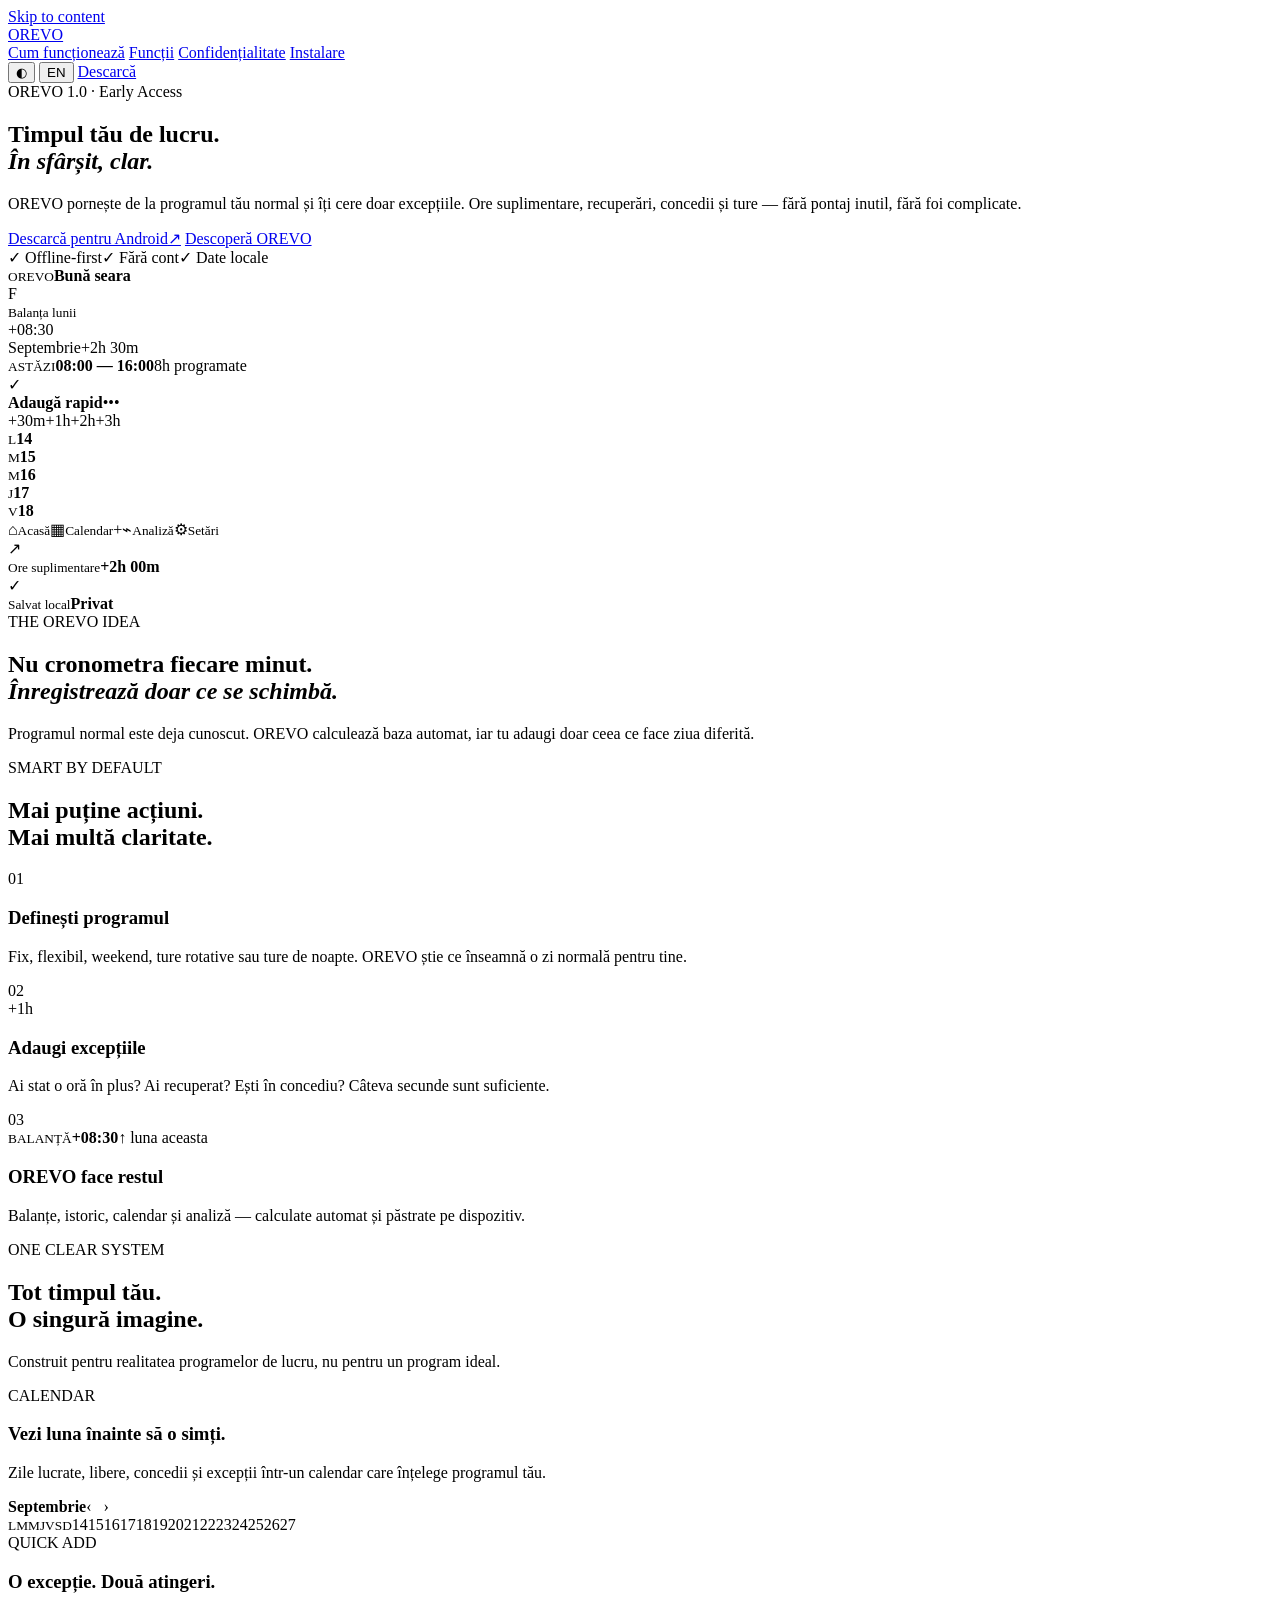
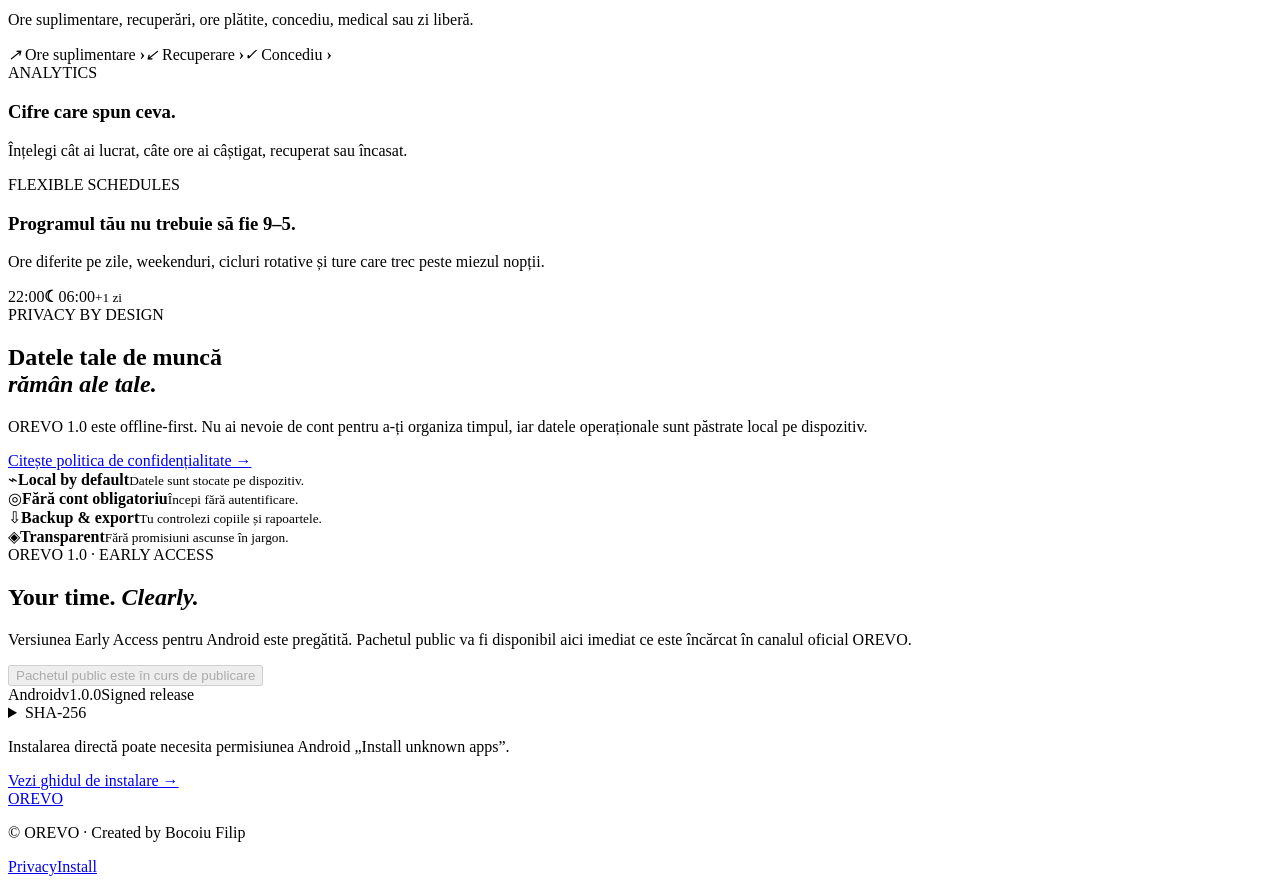
==== index.html @ 9d202046 "site: add index.html" ====
<!doctype html>
<html lang="ro" data-theme="light">
<head>
  <meta charset="utf-8">
  <meta name="viewport" content="width=device-width,initial-scale=1,viewport-fit=cover">
  <meta name="theme-color" content="#f7fbff">
  <meta name="description" content="OREVO — programul tău de lucru, ore suplimentare, recuperări și timp liber, clar într-un singur loc. Offline-first pentru Android.">
  <meta property="og:title" content="OREVO — Your time. Clearly.">
  <meta property="og:description" content="Work time, without the noise. OREVO transforms your schedule and exceptions into a clear, private time balance.">
  <meta property="og:type" content="website">
  <meta property="og:image" content="assets/og-cover.svg">
  <title>OREVO — Your time. Clearly.</title>
  <link rel="icon" href="assets/favicon.svg" type="image/svg+xml">
  <link rel="stylesheet" href="css/style.css">
  <script defer src="js/main.js"></script>
</head>
<body>
<a class="skip" href="#main">Skip to content</a>
<header class="nav-wrap">
  <nav class="nav container" aria-label="Primary">
    <a class="brand" href="#top" aria-label="OREVO home"><span class="mark" aria-hidden="true"></span><span>OREVO</span></a>
    <div class="nav-links">
      <a href="#how" data-i18n="navHow">Cum funcționează</a>
      <a href="#features" data-i18n="navFeatures">Funcții</a>
      <a href="#privacy" data-i18n="navPrivacy">Confidențialitate</a>
      <a href="install.html" data-i18n="navInstall">Instalare</a>
    </div>
    <div class="nav-actions">
      <button class="icon-btn" id="themeBtn" aria-label="Toggle theme">◐</button>
      <button class="lang-btn" id="langBtn" aria-label="Change language">EN</button>
      <a class="button mini" href="#download" data-i18n="download">Descarcă</a>
    </div>
  </nav>
</header>

<main id="main">
<section class="hero" id="top">
  <div class="orb orb-a"></div><div class="orb orb-b"></div>
  <div class="container hero-grid">
    <div class="hero-copy reveal">
      <div class="eyebrow"><span class="pulse"></span><span data-i18n="early">OREVO 1.0 · Early Access</span></div>
      <h1><span data-i18n="heroA">Timpul tău de lucru.</span><br><em data-i18n="heroB">În sfârșit, clar.</em></h1>
      <p class="lead" data-i18n="heroLead">OREVO pornește de la programul tău normal și îți cere doar excepțiile. Ore suplimentare, recuperări, concedii și ture — fără pontaj inutil, fără foi complicate.</p>
      <div class="hero-actions">
        <a class="button primary" href="#download"><span data-i18n="downloadAndroid">Descarcă pentru Android</span><span class="arrow">↗</span></a>
        <a class="button ghost" href="#how" data-i18n="discover">Descoperă OREVO</a>
      </div>
      <div class="trust-row"><span>✓ Offline-first</span><span>✓ Fără cont</span><span>✓ Date locale</span></div>
    </div>
    <div class="phone-stage reveal delay">
      <div class="halo"></div>
      <div class="phone">
        <div class="speaker"></div>
        <div class="screen">
          <div class="app-head"><div><small>OREVO</small><strong data-i18n="goodEvening">Bună seara</strong></div><span class="avatar">F</span></div>
          <div class="balance-card">
            <small data-i18n="monthBalance">Balanța lunii</small>
            <div class="balance">+08:30</div>
            <div class="balance-meta"><span>Septembrie</span><span class="up">+2h 30m</span></div>
          </div>
          <div class="today">
            <div><small data-i18n="today">ASTĂZI</small><strong>08:00 — 16:00</strong><span>8h programate</span></div><div class="check">✓</div>
          </div>
          <div class="quick-title"><strong data-i18n="quick">Adaugă rapid</strong><span>•••</span></div>
          <div class="chips"><span>+30m</span><span>+1h</span><span>+2h</span><span>+3h</span></div>
          <div class="week">
            <div><small>L</small><b>14</b></div><div><small>M</small><b>15</b></div><div class="active"><small>M</small><b>16</b></div><div><small>J</small><b>17</b></div><div><small>V</small><b>18</b></div>
          </div>
          <div class="app-nav"><span>⌂<small>Acasă</small></span><span>▦<small>Calendar</small></span><span class="fab">+</span><span>⌁<small>Analiză</small></span><span>⚙<small>Setări</small></span></div>
        </div>
      </div>
      <div class="float-card fc1"><span class="fc-icon">↗</span><div><small data-i18n="overtime">Ore suplimentare</small><strong>+2h 00m</strong></div></div>
      <div class="float-card fc2"><span class="fc-icon">✓</span><div><small data-i18n="saved">Salvat local</small><strong data-i18n="private">Privat</strong></div></div>
    </div>
  </div>
</section>

<section class="statement">
 <div class="container narrow reveal"><span class="kicker">THE OREVO IDEA</span><h2 data-i18n="statement">Nu cronometra fiecare minut.<br><em>Înregistrează doar ce se schimbă.</em></h2><p data-i18n="statementP">Programul normal este deja cunoscut. OREVO calculează baza automat, iar tu adaugi doar ceea ce face ziua diferită.</p></div>
</section>

<section id="how" class="section">
 <div class="container">
  <div class="section-head reveal"><span class="kicker">SMART BY DEFAULT</span><h2 data-i18n="howTitle">Mai puține acțiuni.<br>Mai multă claritate.</h2></div>
  <div class="steps">
   <article class="step reveal"><span class="num">01</span><div class="step-visual schedule"><i></i><i></i><i></i><i></i><i></i><i class="off"></i><i class="off"></i></div><h3 data-i18n="step1">Definești programul</h3><p data-i18n="step1p">Fix, flexibil, weekend, ture rotative sau ture de noapte. OREVO știe ce înseamnă o zi normală pentru tine.</p></article>
   <article class="step reveal"><span class="num">02</span><div class="step-visual plus">+1h</div><h3 data-i18n="step2">Adaugi excepțiile</h3><p data-i18n="step2p">Ai stat o oră în plus? Ai recuperat? Ești în concediu? Câteva secunde sunt suficiente.</p></article>
   <article class="step reveal"><span class="num">03</span><div class="step-visual result"><small>BALANȚĂ</small><b>+08:30</b><span>↑ luna aceasta</span></div><h3 data-i18n="step3">OREVO face restul</h3><p data-i18n="step3p">Balanțe, istoric, calendar și analiză — calculate automat și păstrate pe dispozitiv.</p></article>
  </div>
 </div>
</section>

<section id="features" class="section soft">
 <div class="container">
  <div class="section-head reveal"><span class="kicker">ONE CLEAR SYSTEM</span><h2 data-i18n="featuresTitle">Tot timpul tău.<br>O singură imagine.</h2><p data-i18n="featuresP">Construit pentru realitatea programelor de lucru, nu pentru un program ideal.</p></div>
  <div class="bento">
   <article class="feature large reveal"><div class="tag">CALENDAR</div><h3 data-i18n="fCalendar">Vezi luna înainte să o simți.</h3><p data-i18n="fCalendarP">Zile lucrate, libere, concedii și excepții într-un calendar care înțelege programul tău.</p><div class="mini-calendar"><div class="cal-head"><b>Septembrie</b><span>‹ &nbsp; ›</span></div><div class="cal-grid"><small>L</small><small>M</small><small>M</small><small>J</small><small>V</small><small>S</small><small>D</small><span>14</span><span>15</span><span class="sel">16</span><span>17</span><span class="dot">18</span><span class="muted">19</span><span class="muted">20</span><span>21</span><span>22</span><span>23</span><span>24</span><span>25</span><span class="muted">26</span><span class="muted">27</span></div></div></article>
   <article class="feature reveal"><div class="tag">QUICK ADD</div><h3 data-i18n="fQuick">O excepție. Două atingeri.</h3><p data-i18n="fQuickP">Ore suplimentare, recuperări, ore plătite, concediu, medical sau zi liberă.</p><div class="action-list"><span><i>↗</i> Ore suplimentare <b>›</b></span><span><i>↙</i> Recuperare <b>›</b></span><span><i>✓</i> Concediu <b>›</b></span></div></article>
   <article class="feature reveal"><div class="tag">ANALYTICS</div><h3 data-i18n="fAnalytics">Cifre care spun ceva.</h3><p data-i18n="fAnalyticsP">Înțelegi cât ai lucrat, câte ore ai câștigat, recuperat sau încasat.</p><div class="bars"><i style="height:42%"></i><i style="height:67%"></i><i style="height:54%"></i><i style="height:84%"></i><i style="height:72%"></i><i style="height:96%"></i><i style="height:78%"></i></div></article>
   <article class="feature wide reveal"><div><div class="tag">FLEXIBLE SCHEDULES</div><h3 data-i18n="fSchedule">Programul tău nu trebuie să fie 9–5.</h3><p data-i18n="fScheduleP">Ore diferite pe zile, weekenduri, cicluri rotative și ture care trec peste miezul nopții.</p></div><div class="shift"><span>22:00</span><i></i><b>☾</b><i></i><span>06:00</span><small>+1 zi</small></div></article>
  </div>
 </div>
</section>

<section id="privacy" class="section dark-section">
 <div class="container privacy-grid">
  <div class="reveal"><span class="kicker">PRIVACY BY DESIGN</span><h2 data-i18n="privacyTitle">Datele tale de muncă<br><em>rămân ale tale.</em></h2><p data-i18n="privacyP">OREVO 1.0 este offline-first. Nu ai nevoie de cont pentru a-ți organiza timpul, iar datele operaționale sunt păstrate local pe dispozitiv.</p><a class="text-link" href="privacy.html" data-i18n="readPrivacy">Citește politica de confidențialitate →</a></div>
  <div class="privacy-cards reveal"><div><span>⌁</span><b data-i18n="local">Local by default</b><small data-i18n="localP">Datele sunt stocate pe dispozitiv.</small></div><div><span>◎</span><b data-i18n="noAccount">Fără cont obligatoriu</b><small data-i18n="noAccountP">Începi fără autentificare.</small></div><div><span>⇩</span><b>Backup & export</b><small data-i18n="backupP">Tu controlezi copiile și rapoartele.</small></div><div><span>◈</span><b data-i18n="transparent">Transparent</b><small data-i18n="transparentP">Fără promisiuni ascunse în jargon.</small></div></div>
 </div>
</section>

<section id="download" class="download section">
 <div class="container download-card reveal">
  <div class="download-mark"><span class="mark big"></span></div>
  <span class="kicker">OREVO 1.0 · EARLY ACCESS</span>
  <h2 data-i18n="downloadTitle">Your time. <em>Clearly.</em></h2>
  <p data-i18n="downloadP">Versiunea Early Access pentru Android este pregătită. Pachetul public va fi disponibil aici imediat ce este încărcat în canalul oficial OREVO.</p>
  <button class="button primary disabled" disabled data-i18n="packageSoon">Pachetul public este în curs de publicare</button>
  <div class="release-meta"><span>Android</span><span>v1.0.0</span><span>Signed release</span></div>
  <details><summary>SHA-256</summary><code>0BB917FDD860518E1B16B59E65320475977443A69374383C25056FE49C1811AF</code></details>
  <p class="tiny" data-i18n="installNote">Instalarea directă poate necesita permisiunea Android „Install unknown apps”.</p>
  <a class="text-link" href="install.html" data-i18n="installGuide">Vezi ghidul de instalare →</a>
 </div>
</section>
</main>

<footer><div class="container footer-grid"><a class="brand" href="#top"><span class="mark"></span><span>OREVO</span></a><p>© <span id="year"></span> OREVO · <span data-i18n="created">Created by Bocoiu Filip</span></p><div><a href="privacy.html">Privacy</a><a href="install.html">Install</a></div></div></footer>
</body></html>
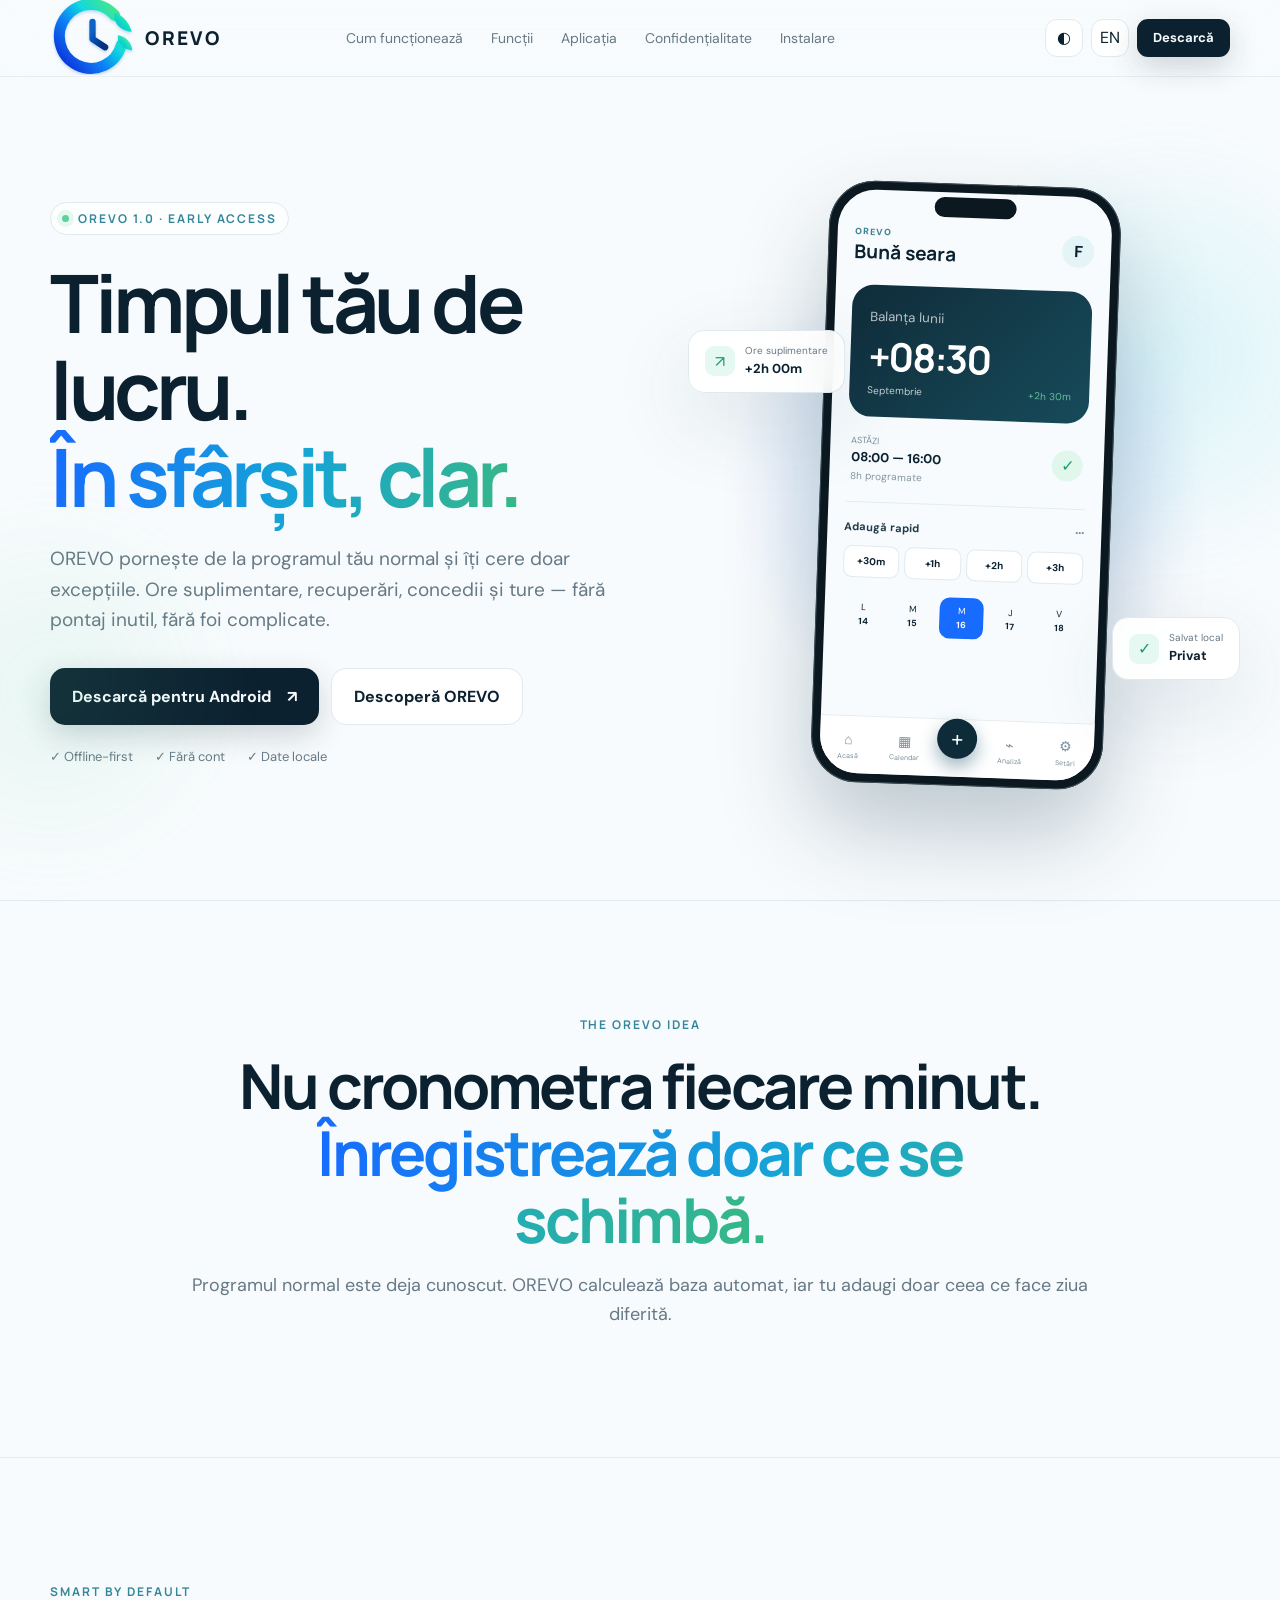
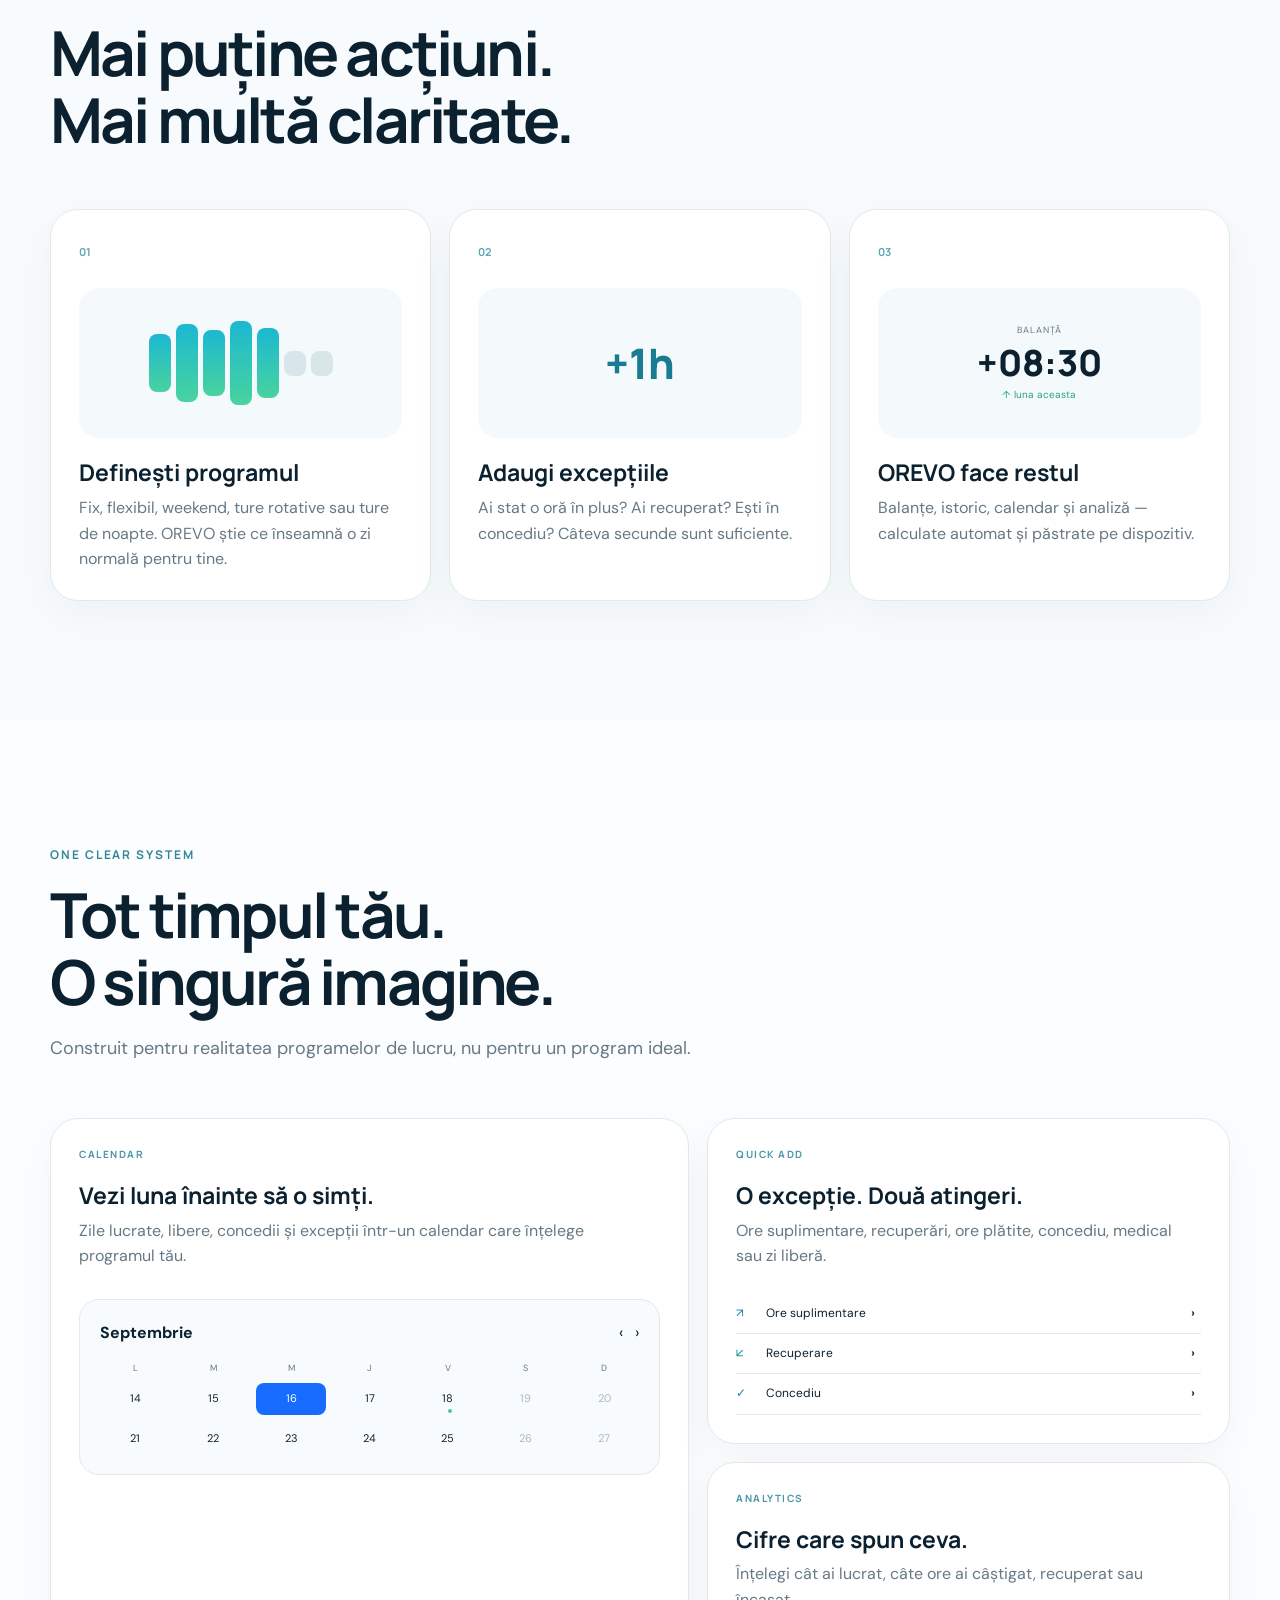
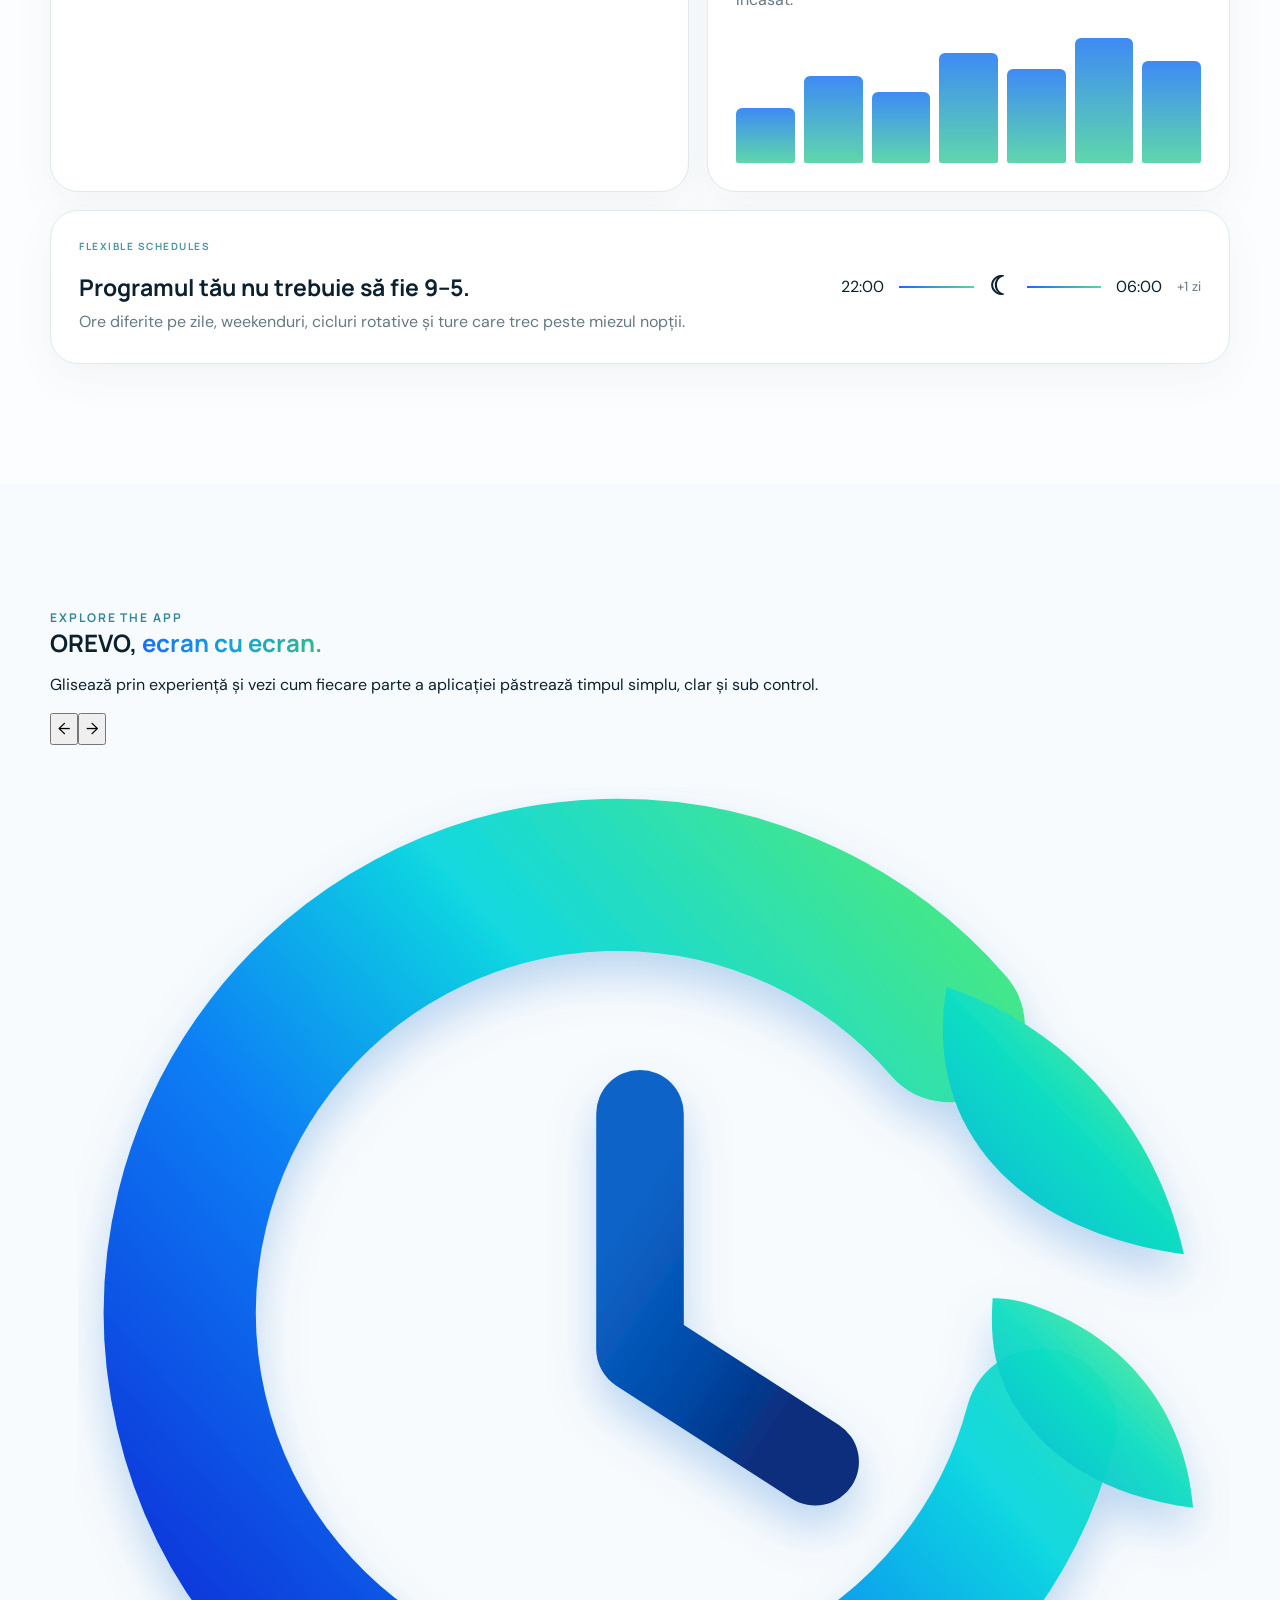
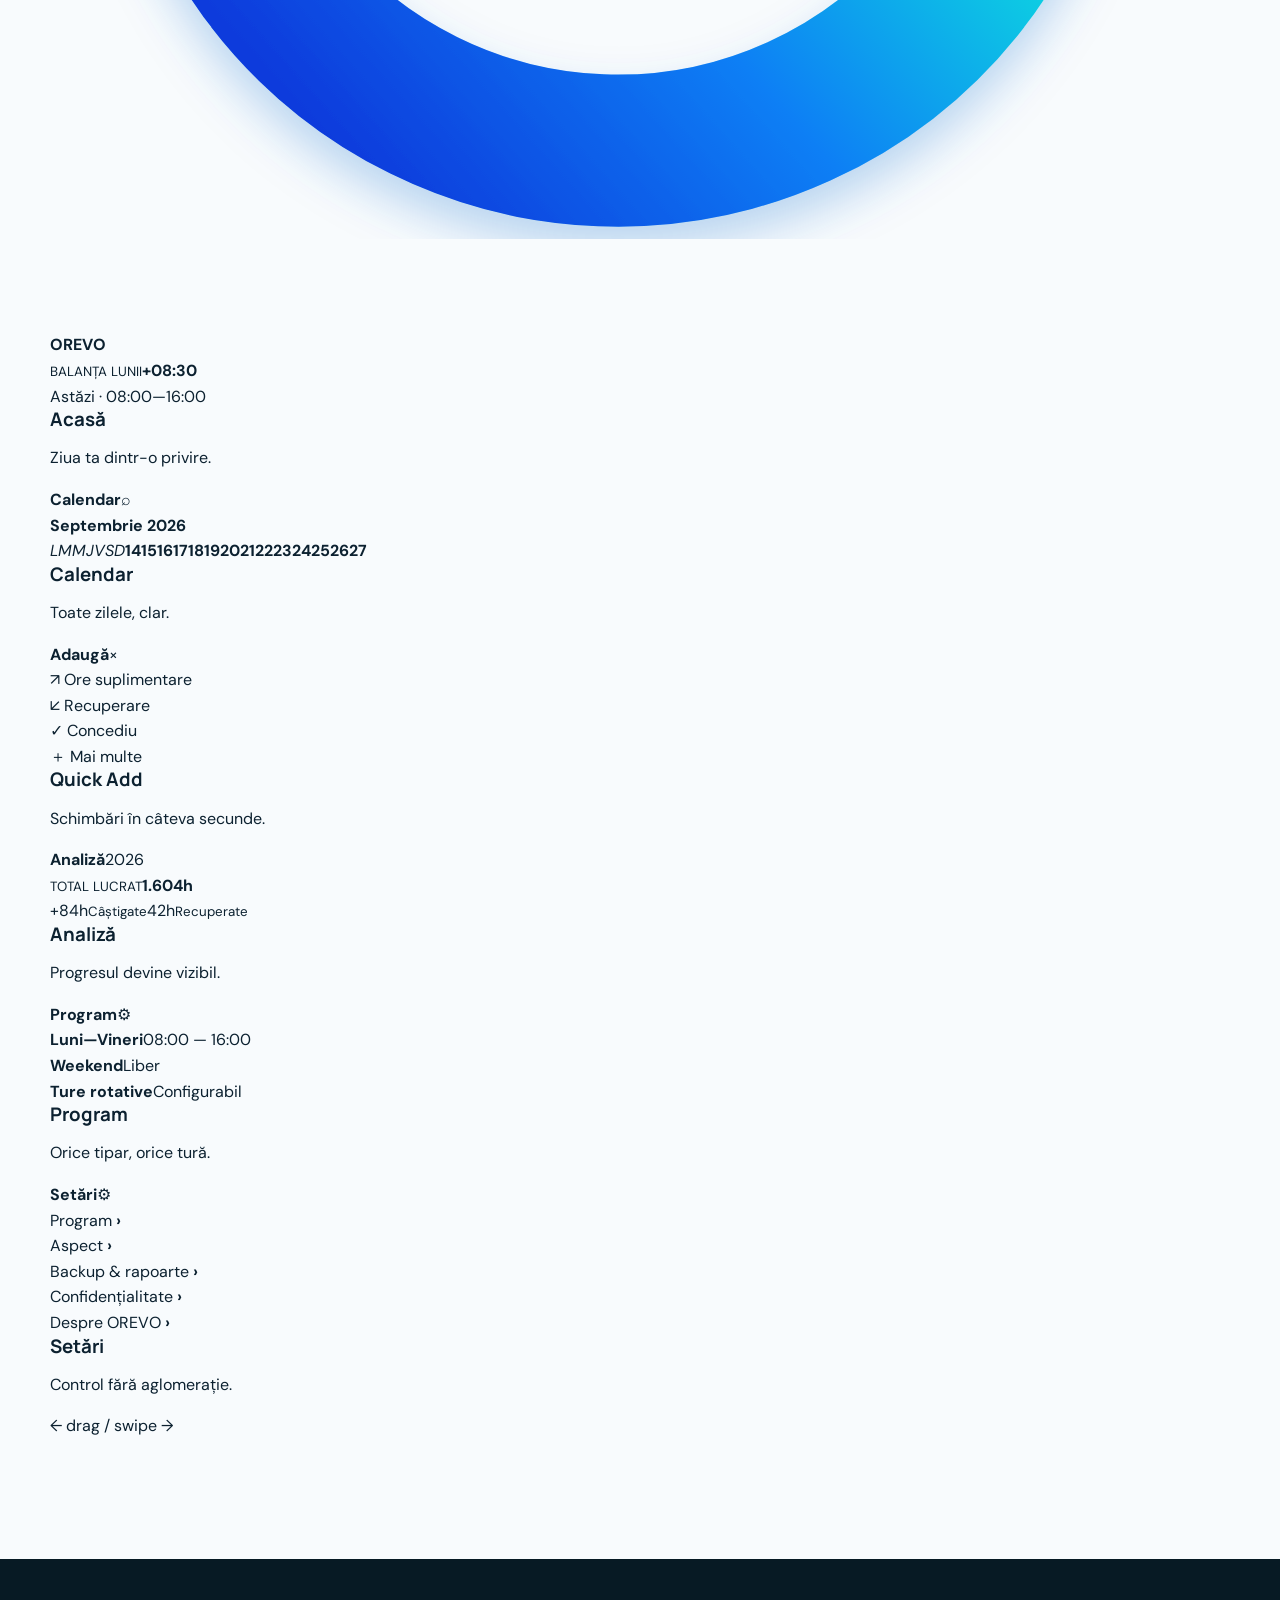
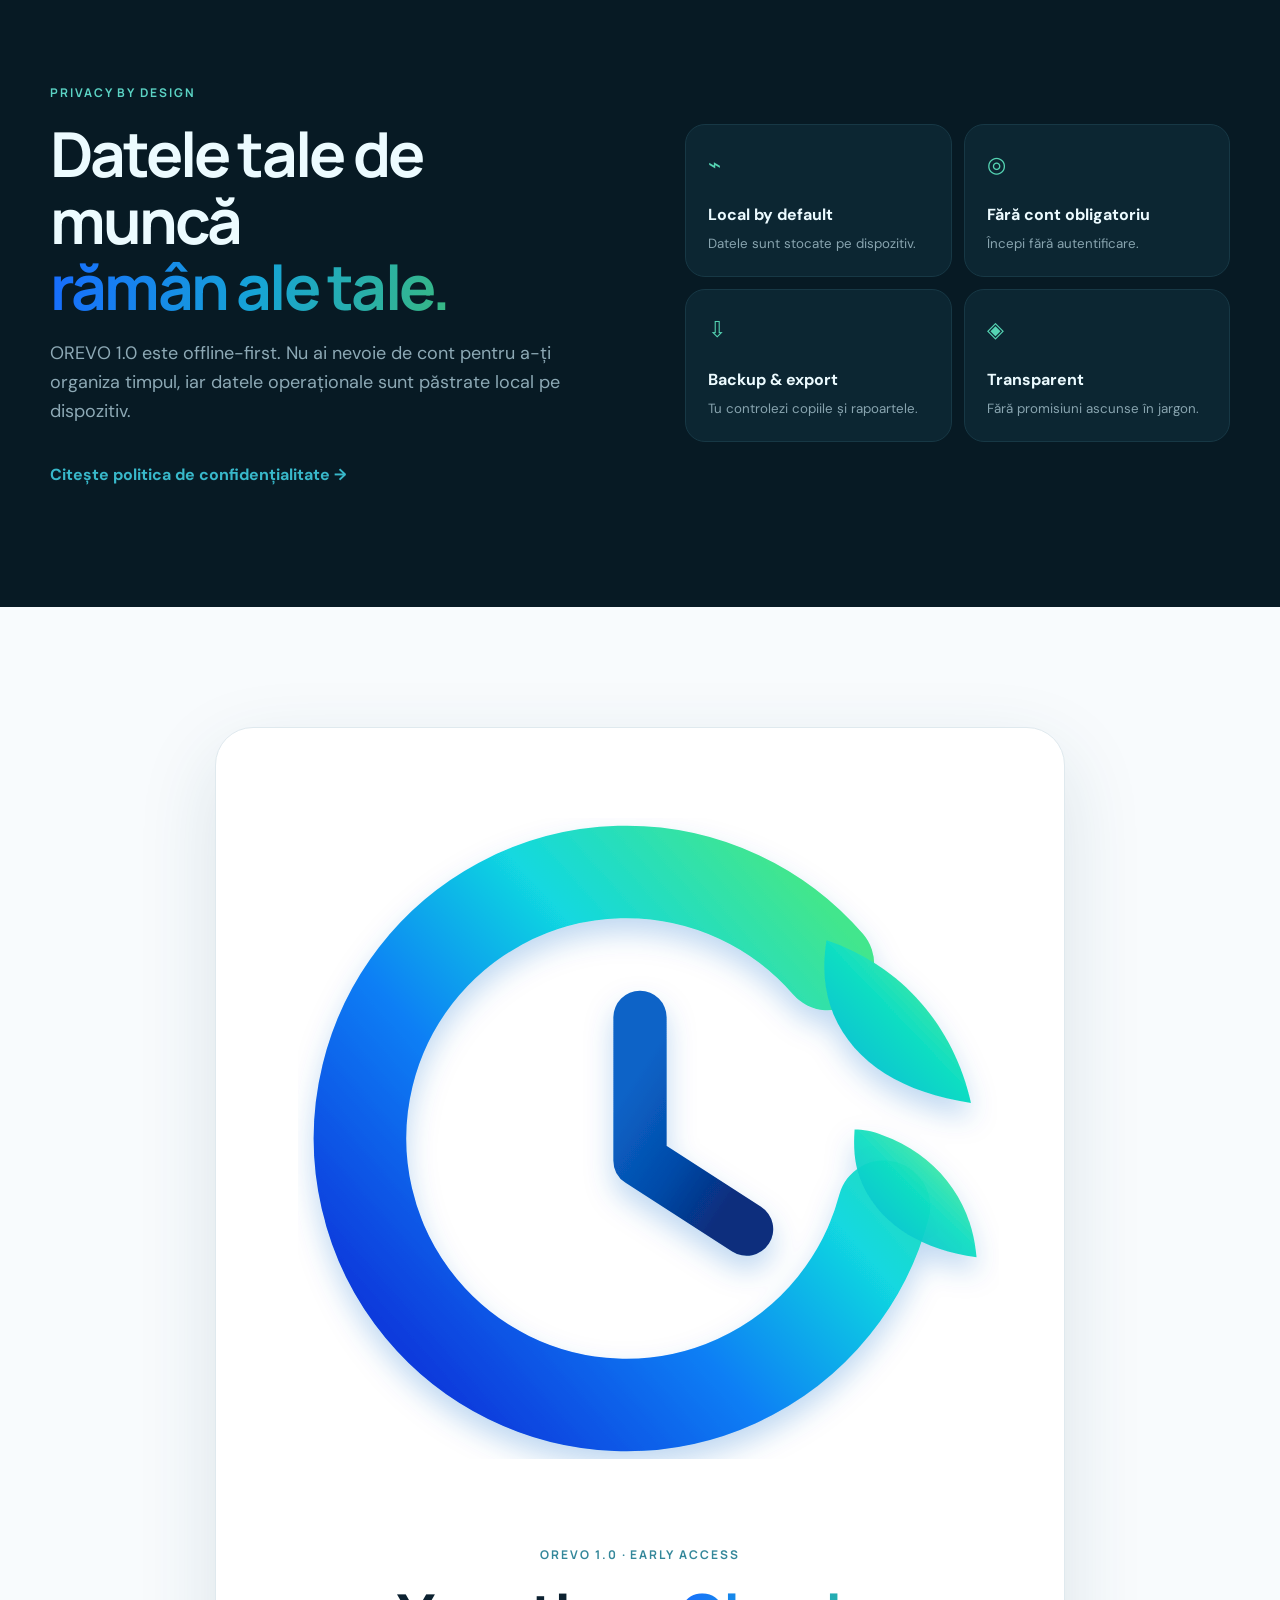
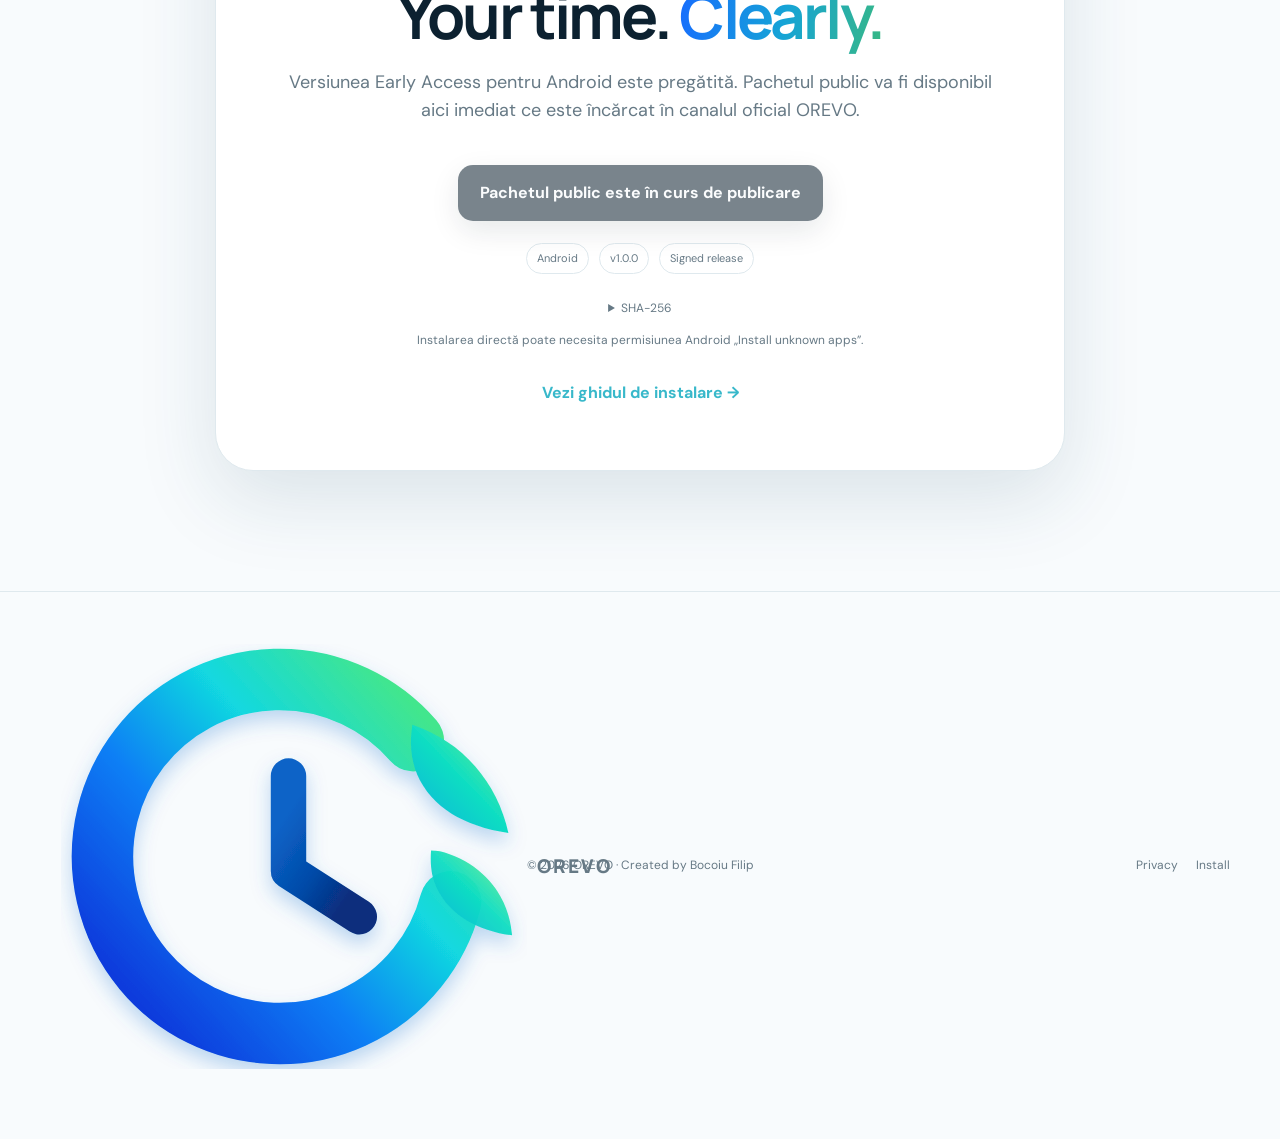
==== commit 3bc08920: "site: add immersive app screen showcase and official icon" ====
--- a/index.html
+++ b/index.html
@@ -10,7 +10,7 @@
   <meta property="og:type" content="website">
   <meta property="og:image" content="assets/og-cover.svg">
   <title>OREVO — Your time. Clearly.</title>
-  <link rel="icon" href="assets/favicon.svg" type="image/svg+xml">
+  <link rel="icon" href="assets/orevo-icon.svg" type="image/svg+xml">
   <link rel="stylesheet" href="css/style.css">
   <script defer src="js/main.js"></script>
 </head>
@@ -18,10 +18,10 @@
 <a class="skip" href="#main">Skip to content</a>
 <header class="nav-wrap">
   <nav class="nav container" aria-label="Primary">
-    <a class="brand" href="#top" aria-label="OREVO home"><span class="mark" aria-hidden="true"></span><span>OREVO</span></a>
+    <a class="brand" href="#top" aria-label="OREVO home"><img class="brand-icon" src="assets/orevo-icon.svg" alt="" aria-hidden="true"><span>OREVO</span></a>
     <div class="nav-links">
       <a href="#how" data-i18n="navHow">Cum funcționează</a>
-      <a href="#features" data-i18n="navFeatures">Funcții</a>
+      <a href="#features" data-i18n="navFeatures">Funcții</a><a href="#screens">Aplicația</a>
       <a href="#privacy" data-i18n="navPrivacy">Confidențialitate</a>
       <a href="install.html" data-i18n="navInstall">Instalare</a>
     </div>
@@ -102,6 +102,22 @@
  </div>
 </section>
 
+
+<section id="screens" class="app-showcase section">
+ <div class="container">
+  <div class="showcase-head reveal"><div><span class="kicker">EXPLORE THE APP</span><h2>OREVO, <em>ecran cu ecran.</em></h2><p>Glisează prin experiență și vezi cum fiecare parte a aplicației păstrează timpul simplu, clar și sub control.</p></div><div class="showcase-controls"><button id="screensPrev" aria-label="Ecranul anterior">←</button><button id="screensNext" aria-label="Ecranul următor">→</button></div></div>
+  <div class="screen-rail-wrap reveal"><div class="screen-rail" id="screenRail">
+   <article class="screen-card"><div class="mini-phone home-ui"><div class="mini-top"><img src="assets/orevo-icon.svg" alt=""><b>OREVO</b></div><small>BALANȚA LUNII</small><strong>+08:30</strong><div class="ui-pill">Astăzi · 08:00—16:00</div><div class="ui-bars"><i></i><i></i><i></i><i></i></div></div><h3>Acasă</h3><p>Ziua ta dintr-o privire.</p></article>
+   <article class="screen-card"><div class="mini-phone calendar-ui"><div class="mini-top"><b>Calendar</b><span>⌕</span></div><strong>Septembrie 2026</strong><div class="ui-calendar"><i>L</i><i>M</i><i>M</i><i>J</i><i>V</i><i>S</i><i>D</i><b>14</b><b>15</b><b class="picked">16</b><b>17</b><b>18</b><b>19</b><b>20</b><b>21</b><b>22</b><b>23</b><b>24</b><b>25</b><b>26</b><b>27</b></div></div><h3>Calendar</h3><p>Toate zilele, clar.</p></article>
+   <article class="screen-card"><div class="mini-phone add-ui"><div class="mini-top"><b>Adaugă</b><span>×</span></div><div class="ui-action">↗ <span>Ore suplimentare</span></div><div class="ui-action">↙ <span>Recuperare</span></div><div class="ui-action">✓ <span>Concediu</span></div><div class="ui-action">＋ <span>Mai multe</span></div></div><h3>Quick Add</h3><p>Schimbări în câteva secunde.</p></article>
+   <article class="screen-card"><div class="mini-phone analytics-ui"><div class="mini-top"><b>Analiză</b><span>2026</span></div><small>TOTAL LUCRAT</small><strong>1.604h</strong><div class="ui-chart"><i></i><i></i><i></i><i></i><i></i><i></i></div><div class="ui-stats"><span>+84h<small>Câștigate</small></span><span>42h<small>Recuperate</small></span></div></div><h3>Analiză</h3><p>Progresul devine vizibil.</p></article>
+   <article class="screen-card"><div class="mini-phone schedule-ui"><div class="mini-top"><b>Program</b><span>⚙</span></div><div class="ui-shift"><b>Luni—Vineri</b><span>08:00 — 16:00</span></div><div class="ui-shift"><b>Weekend</b><span>Liber</span></div><div class="ui-shift accent"><b>Ture rotative</b><span>Configurabil</span></div></div><h3>Program</h3><p>Orice tipar, orice tură.</p></article>
+   <article class="screen-card"><div class="mini-phone settings-ui"><div class="mini-top"><b>Setări</b><span>⚙</span></div><div class="ui-setting">Program <b>›</b></div><div class="ui-setting">Aspect <b>›</b></div><div class="ui-setting">Backup & rapoarte <b>›</b></div><div class="ui-setting">Confidențialitate <b>›</b></div><div class="ui-setting">Despre OREVO <b>›</b></div></div><h3>Setări</h3><p>Control fără aglomerație.</p></article>
+  </div></div>
+  <div class="rail-hint"><span>←</span> drag / swipe <span>→</span></div>
+ </div>
+</section>
+
 <section id="privacy" class="section dark-section">
  <div class="container privacy-grid">
   <div class="reveal"><span class="kicker">PRIVACY BY DESIGN</span><h2 data-i18n="privacyTitle">Datele tale de muncă<br><em>rămân ale tale.</em></h2><p data-i18n="privacyP">OREVO 1.0 este offline-first. Nu ai nevoie de cont pentru a-ți organiza timpul, iar datele operaționale sunt păstrate local pe dispozitiv.</p><a class="text-link" href="privacy.html" data-i18n="readPrivacy">Citește politica de confidențialitate →</a></div>
@@ -111,7 +127,7 @@
 
 <section id="download" class="download section">
  <div class="container download-card reveal">
-  <div class="download-mark"><span class="mark big"></span></div>
+  <div class="download-mark"><img class="brand-icon brand-icon-xl" src="assets/orevo-icon.svg" alt="OREVO"></div>
   <span class="kicker">OREVO 1.0 · EARLY ACCESS</span>
   <h2 data-i18n="downloadTitle">Your time. <em>Clearly.</em></h2>
   <p data-i18n="downloadP">Versiunea Early Access pentru Android este pregătită. Pachetul public va fi disponibil aici imediat ce este încărcat în canalul oficial OREVO.</p>
@@ -124,5 +140,5 @@
 </section>
 </main>
 
-<footer><div class="container footer-grid"><a class="brand" href="#top"><span class="mark"></span><span>OREVO</span></a><p>© <span id="year"></span> OREVO · <span data-i18n="created">Created by Bocoiu Filip</span></p><div><a href="privacy.html">Privacy</a><a href="install.html">Install</a></div></div></footer>
+<footer><div class="container footer-grid"><a class="brand" href="#top"><img class="brand-icon" src="assets/orevo-icon.svg" alt="" aria-hidden="true"><span>OREVO</span></a><p>© <span id="year"></span> OREVO · <span data-i18n="created">Created by Bocoiu Filip</span></p><div><a href="privacy.html">Privacy</a><a href="install.html">Install</a></div></div></footer>
 </body></html>
--- a/css/style.css
+++ b/css/style.css
@@ -0,0 +1,7 @@
+@import url('https://fonts.googleapis.com/css2?family=DM+Sans:wght@400;500;600;700&family=Manrope:wght@500;600;700;800&display=swap');
+:root{--bg:#f8fbfd;--surface:#fff;--ink:#0c2130;--muted:#667985;--line:#dfe9ee;--blue:#176bff;--cyan:#17c8df;--green:#5bd39b;--nav:rgba(248,251,253,.76);--shadow:0 28px 80px rgba(26,70,96,.13);--radius:28px}
+[data-theme=dark]{--bg:#07141c;--surface:#0d202b;--ink:#eefaff;--muted:#8da6b3;--line:#1e3845;--nav:rgba(7,20,28,.78);--shadow:0 28px 80px rgba(0,0,0,.3)}
+*{box-sizing:border-box}html{scroll-behavior:smooth}body{margin:0;background:var(--bg);color:var(--ink);font-family:'DM Sans',sans-serif;line-height:1.6;overflow-x:hidden}a{color:inherit;text-decoration:none}button{font:inherit}.container{width:min(1180px,calc(100% - 40px));margin:auto}.narrow{max-width:900px}.skip{position:absolute;left:-999px}.skip:focus{left:20px;top:20px;z-index:99;background:var(--surface);padding:10px}.nav-wrap{position:fixed;z-index:50;top:0;width:100%;background:var(--nav);backdrop-filter:blur(20px);border-bottom:1px solid color-mix(in srgb,var(--line) 70%,transparent)}.nav{height:76px;display:flex;align-items:center;justify-content:space-between;gap:24px}.brand{display:flex;align-items:center;gap:10px;font:800 19px Manrope;letter-spacing:.12em}.mark{width:31px;height:31px;display:inline-block;border-radius:50%;background:conic-gradient(from 215deg,var(--blue),var(--cyan),var(--green),transparent 78%);position:relative;box-shadow:inset 0 0 0 1px rgba(255,255,255,.5)}.mark:after{content:"";position:absolute;width:11px;height:11px;background:var(--surface);border-radius:50%;inset:10px}.mark.big{width:74px;height:74px}.mark.big:after{width:28px;height:28px;inset:23px}.nav-links{display:flex;gap:28px;font-size:14px;color:var(--muted)}.nav-links a:hover{color:var(--ink)}.nav-actions{display:flex;align-items:center;gap:8px}.icon-btn,.lang-btn{border:1px solid var(--line);background:var(--surface);color:var(--ink);height:38px;min-width:38px;border-radius:12px;cursor:pointer}.button{display:inline-flex;align-items:center;justify-content:center;gap:16px;border:0;border-radius:15px;padding:15px 22px;font-weight:700;transition:.25s;cursor:pointer}.button:hover{transform:translateY(-2px)}.button.primary,.button.mini{background:var(--ink);color:var(--bg);box-shadow:0 10px 30px rgba(8,31,44,.18)}.button.mini{padding:9px 16px;border-radius:11px;font-size:13px}.button.ghost{border:1px solid var(--line);background:var(--surface)}.button.disabled{opacity:.55;cursor:not-allowed}.button.disabled:hover{transform:none}.hero{min-height:900px;padding:160px 0 90px;position:relative;display:flex;align-items:center}.hero-grid{display:grid;grid-template-columns:1.05fr .95fr;align-items:center;gap:70px}.eyebrow,.kicker{font:700 12px Manrope;letter-spacing:.16em;text-transform:uppercase;color:#34879a}.eyebrow{display:inline-flex;align-items:center;gap:9px;background:color-mix(in srgb,var(--surface) 78%,transparent);border:1px solid var(--line);padding:7px 11px;border-radius:999px}.pulse{width:7px;height:7px;border-radius:50%;background:var(--green);box-shadow:0 0 0 5px rgba(91,211,155,.14)}h1,h2,h3{font-family:Manrope,sans-serif;line-height:1.08;margin:0}h1{font-size:clamp(48px,6.3vw,82px);letter-spacing:-.055em;margin:24px 0}.hero h1 em,h2 em{font-style:normal;background:linear-gradient(100deg,var(--blue),#16a4d6 52%,#38b883);-webkit-background-clip:text;color:transparent}.lead{font-size:19px;color:var(--muted);max-width:650px}.hero-actions{display:flex;gap:12px;margin:32px 0 22px}.trust-row{display:flex;gap:22px;color:var(--muted);font-size:13px}.orb{position:absolute;border-radius:50%;filter:blur(10px);pointer-events:none}.orb-a{width:470px;height:470px;right:-120px;top:120px;background:radial-gradient(circle,rgba(23,200,223,.13),transparent 70%)}.orb-b{width:420px;height:420px;left:-160px;bottom:0;background:radial-gradient(circle,rgba(91,211,155,.1),transparent 70%)}.phone-stage{position:relative;min-height:620px;display:grid;place-items:center}.halo{position:absolute;width:480px;height:480px;border-radius:50%;background:radial-gradient(circle,rgba(23,200,223,.17),rgba(23,107,255,.06) 50%,transparent 70%)}.phone{width:292px;height:602px;background:#0b1820;padding:9px;border-radius:46px;box-shadow:0 45px 90px rgba(12,51,73,.25),inset 0 0 0 1px #40515a;transform:rotate(2deg);position:relative;z-index:2}.speaker{position:absolute;z-index:3;width:82px;height:20px;border-radius:20px;background:#0b1820;left:50%;transform:translateX(-50%);top:14px}.screen{height:100%;background:#f7fbfd;color:#0c2130;border-radius:38px;padding:35px 17px 16px;position:relative;overflow:hidden}.app-head{display:flex;justify-content:space-between;align-items:center}.app-head div{display:flex;flex-direction:column}.app-head small{font-weight:800;font-size:9px;letter-spacing:.14em;color:#3c8194}.app-head strong{font:700 19px Manrope}.avatar{width:32px;height:32px;background:#e5f4f7;border-radius:50%;display:grid;place-items:center;font-weight:700}.balance-card{margin-top:20px;background:linear-gradient(135deg,#102c3a,#174b5a);color:white;border-radius:22px;padding:18px}.balance-card small{opacity:.7}.balance{font:700 39px Manrope;letter-spacing:-.05em}.balance-meta{display:flex;justify-content:space-between;font-size:10px;opacity:.75}.up{color:#80e4b6}.today{display:flex;justify-content:space-between;align-items:center;padding:17px 4px;border-bottom:1px solid #e4ecef}.today div:first-child{display:flex;flex-direction:column}.today small,.quick-title{font-size:9px;color:#76909d}.today strong{font-size:13px}.today span{font-size:10px;color:#8296a0}.check{width:31px;height:31px;border-radius:50%;background:#e1f7ec;color:#1d9d68;display:grid!important;place-items:center}.quick-title{display:flex;justify-content:space-between;margin:16px 0 9px}.quick-title strong{font-size:11px;color:#223c49}.chips{display:grid;grid-template-columns:repeat(4,1fr);gap:5px}.chips span{background:white;border:1px solid #e1eaee;border-radius:9px;padding:7px 0;text-align:center;font-size:10px;font-weight:700}.week{display:grid;grid-template-columns:repeat(5,1fr);gap:4px;margin-top:17px}.week div{text-align:center;padding:6px;border-radius:10px}.week small,.week b{display:block;font-size:9px}.week .active{background:#176bff;color:white}.app-nav{position:absolute;bottom:0;left:0;right:0;height:58px;background:white;border-top:1px solid #e6edef;display:grid;grid-template-columns:1fr 1fr 48px 1fr 1fr;align-items:center;text-align:center;color:#78909b}.app-nav span{font-size:14px}.app-nav small{display:block;font-size:7px}.app-nav .fab{width:40px;height:40px;margin:auto;border-radius:50%;background:#0d2b39;color:white;display:grid;place-items:center;font-size:22px;transform:translateY(-10px);box-shadow:0 8px 18px #9cb4be}.float-card{position:absolute;z-index:4;background:color-mix(in srgb,var(--surface) 92%,transparent);border:1px solid var(--line);box-shadow:var(--shadow);backdrop-filter:blur(14px);border-radius:16px;padding:12px 16px;display:flex;gap:10px;align-items:center}.float-card div{display:flex;flex-direction:column}.float-card small{color:var(--muted);font-size:10px}.float-card strong{font-size:13px}.fc-icon{width:30px;height:30px;border-radius:9px;background:#e5f8f2;color:#1c9a72;display:grid;place-items:center}.fc1{left:-15px;top:155px}.fc2{right:-10px;bottom:115px}.statement{padding:110px 0;text-align:center;border-top:1px solid var(--line);border-bottom:1px solid var(--line)}.statement h2,.section-head h2,.privacy-grid h2,.download-card h2{font-size:clamp(38px,5vw,62px);letter-spacing:-.045em;margin:16px 0}.statement p,.section-head p,.privacy-grid p,.download-card p{color:var(--muted);font-size:18px}.section{padding:120px 0}.section-head{max-width:780px;margin-bottom:55px}.steps{display:grid;grid-template-columns:repeat(3,1fr);gap:18px}.step,.feature{background:var(--surface);border:1px solid var(--line);border-radius:var(--radius);padding:28px;box-shadow:0 14px 40px rgba(31,77,100,.05)}.num{font:700 11px Manrope;color:#63a6b6}.step h3,.feature h3{font-size:23px;margin:22px 0 10px}.step p,.feature p{color:var(--muted);margin:0}.step-visual{height:150px;margin-top:25px;border-radius:20px;background:color-mix(in srgb,var(--bg) 80%,#e6f8f6);display:flex;align-items:center;justify-content:center}.schedule{gap:5px}.schedule i{width:22px;height:58px;background:linear-gradient(#1bb8d2,#49d39e);border-radius:8px}.schedule i:nth-child(2){height:78px}.schedule i:nth-child(3){height:66px}.schedule i:nth-child(4){height:84px}.schedule i:nth-child(5){height:70px}.schedule i.off{height:25px;background:#d8e5e9}.plus{font:800 42px Manrope;color:#1a7b91}.result{flex-direction:column}.result small{font-size:9px;color:var(--muted);letter-spacing:.12em}.result b{font:800 36px Manrope}.result span{font-size:10px;color:#26a474}.soft{background:color-mix(in srgb,var(--surface) 55%,var(--bg))}.bento{display:grid;grid-template-columns:1.1fr .9fr;gap:18px}.feature.large{grid-row:span 2}.feature.wide{grid-column:span 2;display:flex;align-items:center;justify-content:space-between;gap:40px}.tag{font:700 10px Manrope;letter-spacing:.15em;color:#4a95a6}.mini-calendar{margin-top:30px;border:1px solid var(--line);border-radius:20px;padding:20px;background:var(--bg)}.cal-head{display:flex;justify-content:space-between;margin-bottom:15px}.cal-grid{display:grid;grid-template-columns:repeat(7,1fr);gap:8px;text-align:center}.cal-grid small{font-size:9px;color:var(--muted)}.cal-grid span{font-size:11px;padding:7px 3px;border-radius:8px}.cal-grid .sel{background:#176bff;color:white}.cal-grid .muted{color:#a9bac1}.cal-grid .dot{position:relative}.cal-grid .dot:after{content:"";width:4px;height:4px;border-radius:50%;background:#48c899;position:absolute;bottom:2px;left:50%}.action-list{display:flex;flex-direction:column;margin-top:25px}.action-list span{display:grid;grid-template-columns:30px 1fr 10px;align-items:center;padding:10px 0;border-bottom:1px solid var(--line);font-size:12px}.action-list i{font-style:normal;color:#16869c}.bars{height:130px;display:flex;gap:9px;align-items:flex-end;margin-top:20px}.bars i{flex:1;background:linear-gradient(#1c76f2,#43d09c);border-radius:6px 6px 2px 2px;opacity:.85}.shift{display:flex;align-items:center;gap:15px;min-width:360px}.shift i{height:2px;flex:1;background:linear-gradient(90deg,var(--blue),var(--green))}.shift b{font-size:26px}.shift small{color:var(--muted)}.dark-section{background:#071a24;color:#ecfbff}.dark-section .kicker{color:#5bd3c4}.privacy-grid{display:grid;grid-template-columns:1fr 1fr;gap:90px;align-items:center}.privacy-grid p{color:#8da9b5}.text-link{display:inline-block;margin-top:18px;font-weight:700;color:#38b8ca}.privacy-cards{display:grid;grid-template-columns:1fr 1fr;gap:12px}.privacy-cards div{background:#0c2632;border:1px solid #173845;border-radius:20px;padding:22px;display:flex;flex-direction:column}.privacy-cards span{font-size:22px;color:#55d4b3}.privacy-cards b{margin-top:20px}.privacy-cards small{color:#88a4af;margin-top:5px}.download{text-align:center}.download-card{max-width:850px;background:var(--surface);border:1px solid var(--line);border-radius:38px;padding:65px;box-shadow:var(--shadow)}.download-mark{margin-bottom:22px}.download-card .button{margin:22px auto}.release-meta{display:flex;justify-content:center;gap:10px;flex-wrap:wrap}.release-meta span{border:1px solid var(--line);border-radius:999px;padding:6px 10px;font-size:11px;color:var(--muted)}details{margin:25px auto 0;max-width:680px}summary{cursor:pointer;color:var(--muted);font-size:12px}code{display:block;margin-top:10px;padding:12px;background:var(--bg);border-radius:10px;font-size:10px;word-break:break-all}.tiny{font-size:12px!important}footer{border-top:1px solid var(--line);padding:35px 0}.footer-grid{display:grid;grid-template-columns:1fr auto 1fr;align-items:center;color:var(--muted);font-size:12px}.footer-grid>div:last-child{justify-self:end;display:flex;gap:18px}.reveal{opacity:0;transform:translateY(22px);transition:opacity .7s ease,transform .7s ease}.reveal.visible{opacity:1;transform:none}.delay{transition-delay:.15s}
+.legal{padding:150px 0 90px}.legal article{max-width:820px;margin:auto}.legal h1{font-size:50px}.legal h2{font-size:25px;margin-top:42px}.legal p,.legal li{color:var(--muted)}.notice{padding:18px;border:1px solid var(--line);background:var(--surface);border-radius:16px}.install-steps{counter-reset:s}.install-step{position:relative;padding:25px 25px 25px 70px;margin:14px 0;background:var(--surface);border:1px solid var(--line);border-radius:20px}.install-step:before{counter-increment:s;content:counter(s);position:absolute;left:22px;top:24px;width:30px;height:30px;border-radius:50%;display:grid;place-items:center;background:#e5f5f8;color:#187b91;font-weight:800}
+@media(max-width:900px){.nav-links{display:none}.hero{padding-top:125px}.hero-grid,.privacy-grid{grid-template-columns:1fr}.hero-copy{text-align:center}.lead{margin-inline:auto}.hero-actions,.trust-row{justify-content:center}.phone-stage{margin-top:20px}.steps{grid-template-columns:1fr}.bento{grid-template-columns:1fr}.feature.large,.feature.wide{grid-column:auto;grid-row:auto}.feature.wide{display:block}.shift{margin-top:30px}.footer-grid{grid-template-columns:1fr;text-align:center;gap:18px}.footer-grid .brand,.footer-grid>div:last-child{justify-self:center}.privacy-grid{gap:45px}}
+@media(max-width:560px){.container{width:min(100% - 24px,1180px)}.nav{height:66px}.nav-actions .mini{display:none}.brand{font-size:16px}.hero{min-height:auto;padding:115px 0 70px}.hero-actions{flex-direction:column}.trust-row{gap:8px;flex-wrap:wrap;font-size:11px}.phone-stage{transform:scale(.9);margin:-20px 0}.fc1{left:-5px}.fc2{right:-5px}.section,.statement{padding:80px 0}.privacy-cards{grid-template-columns:1fr}.download-card{padding:38px 20px}.shift{min-width:0}.legal h1{font-size:38px}.legal{padding-top:120px}}
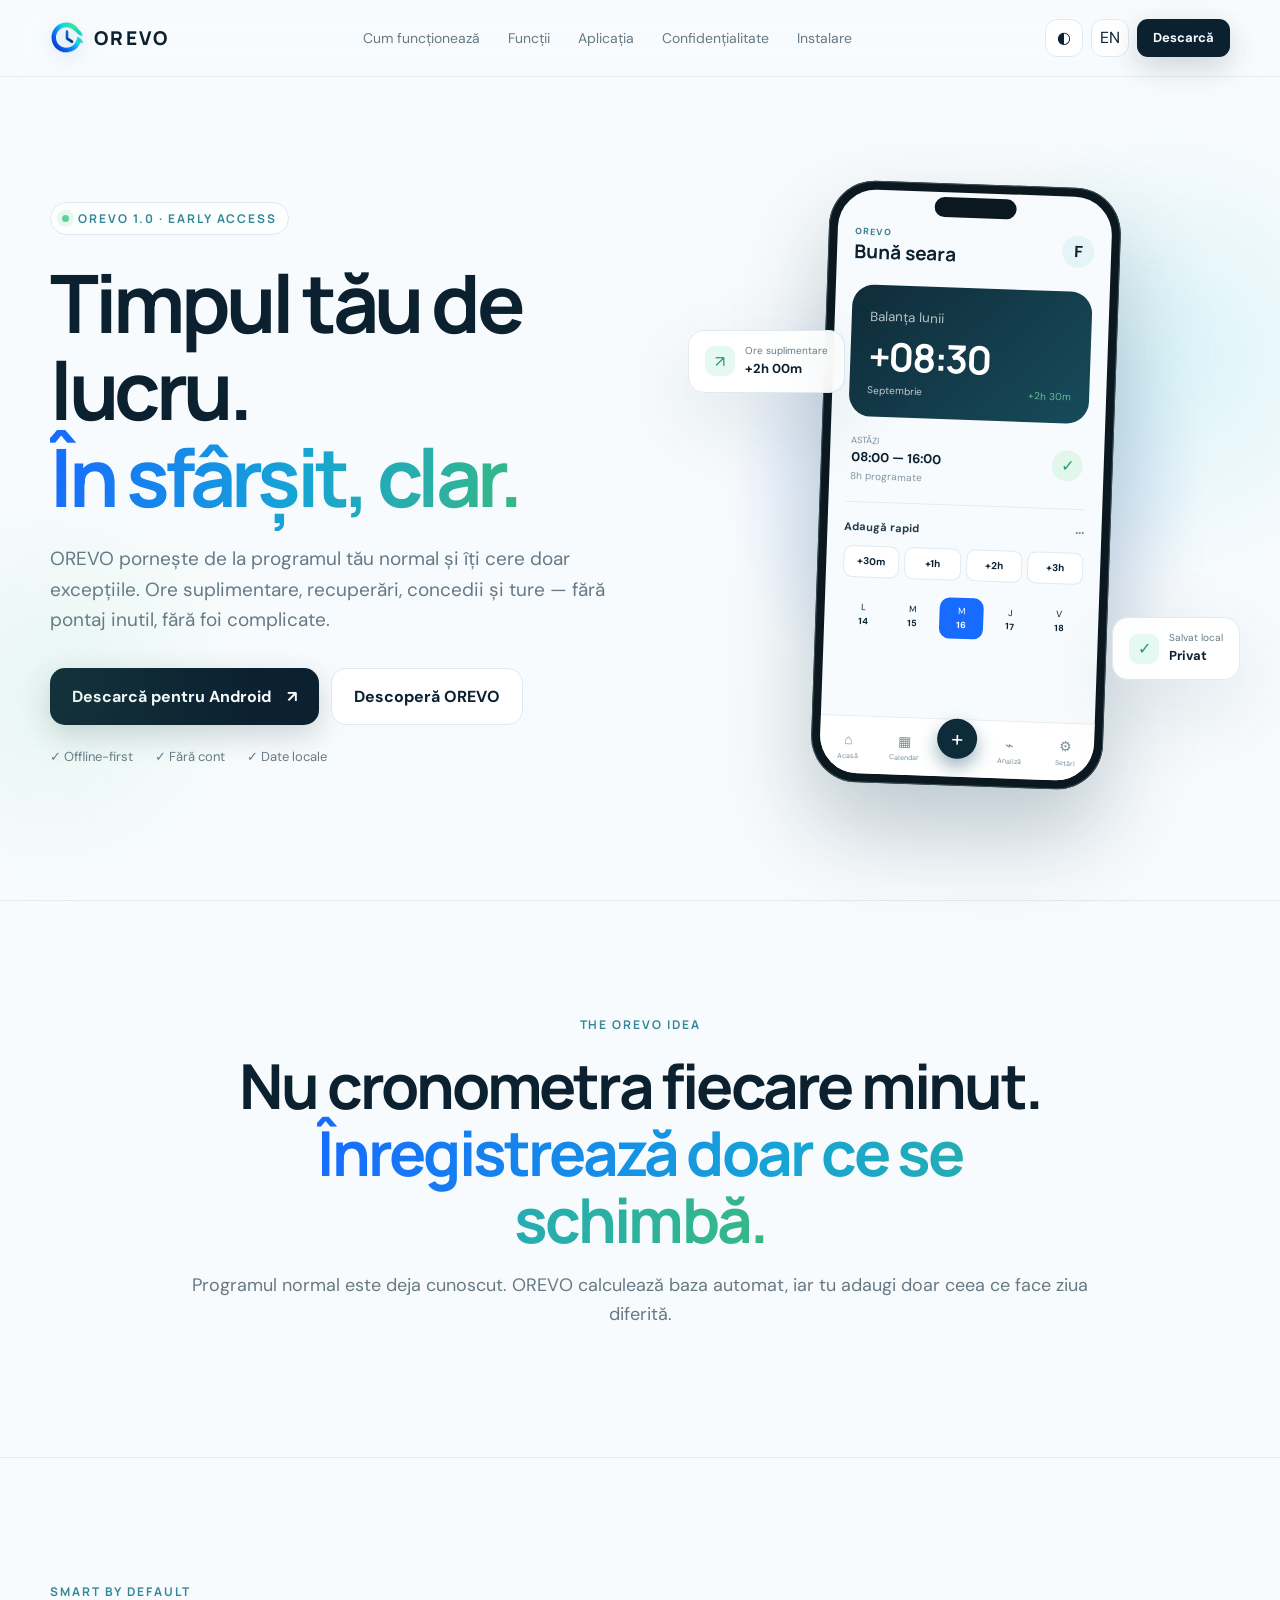
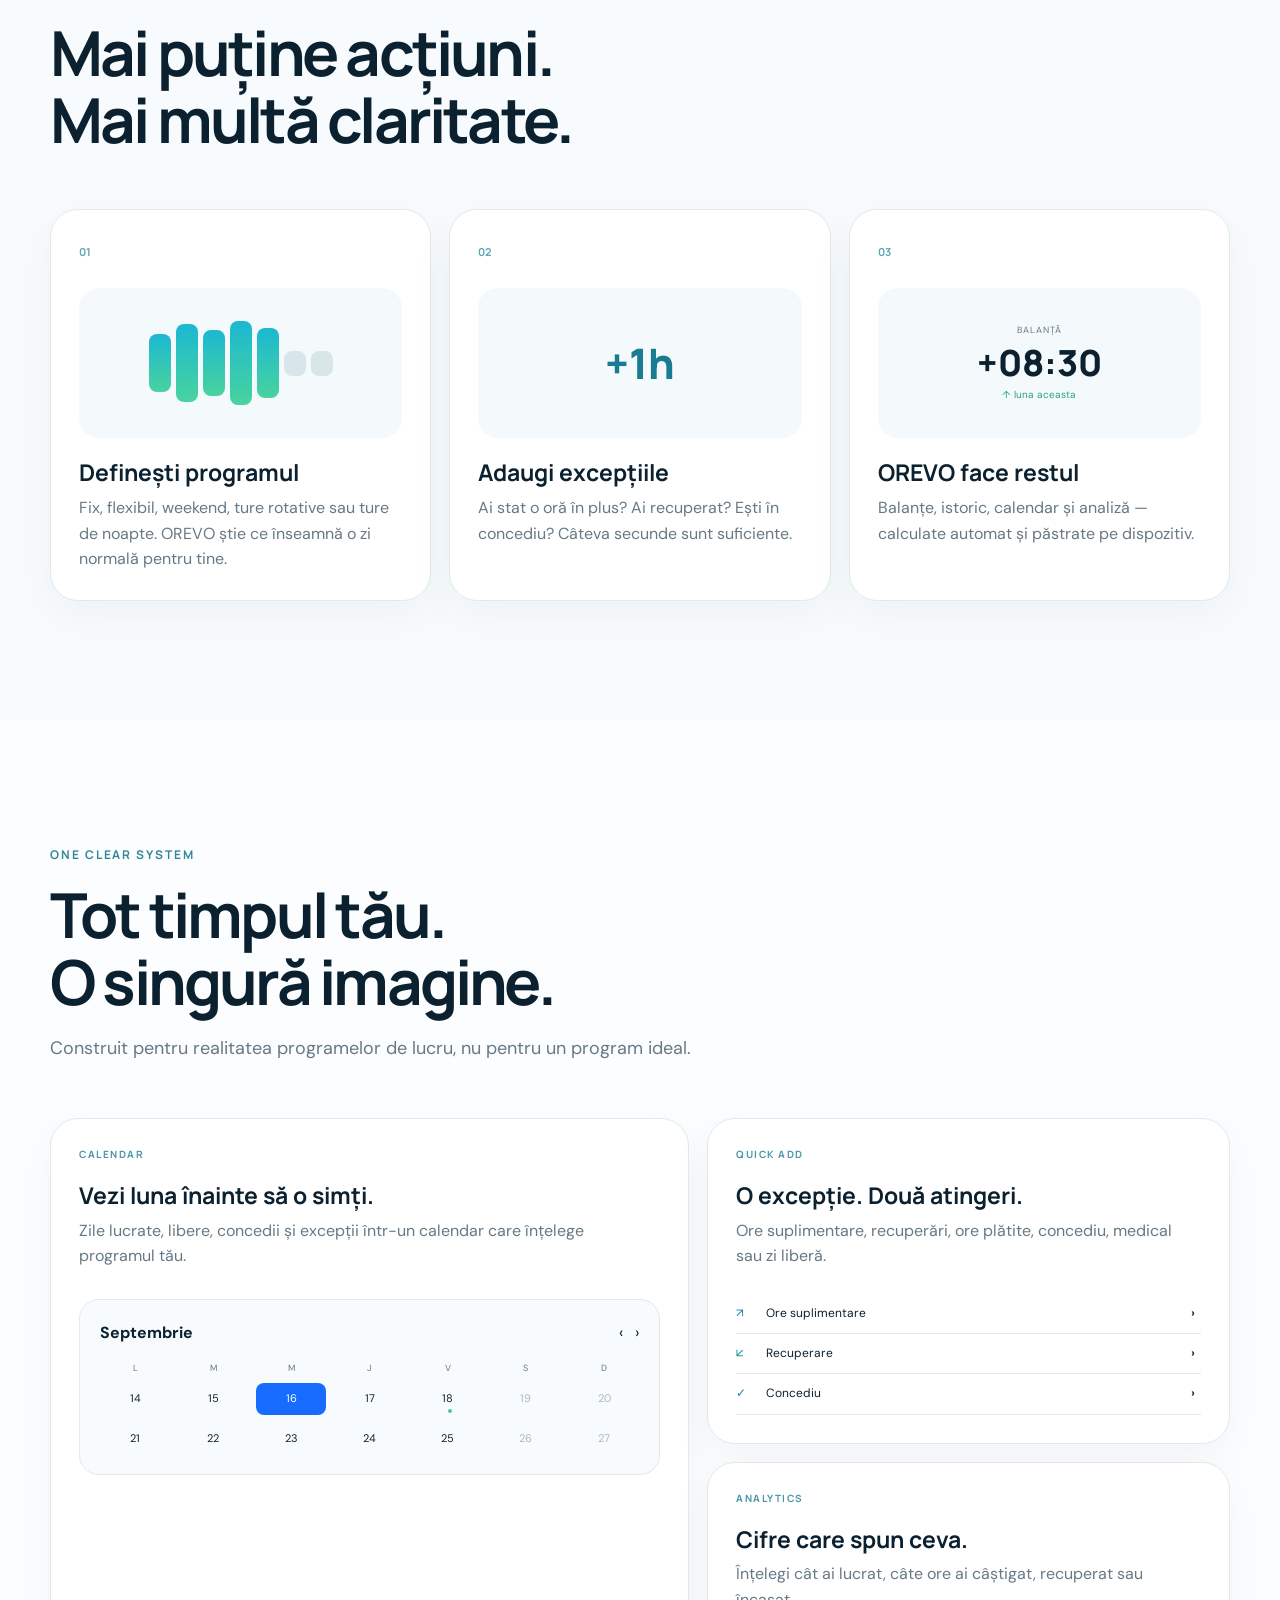
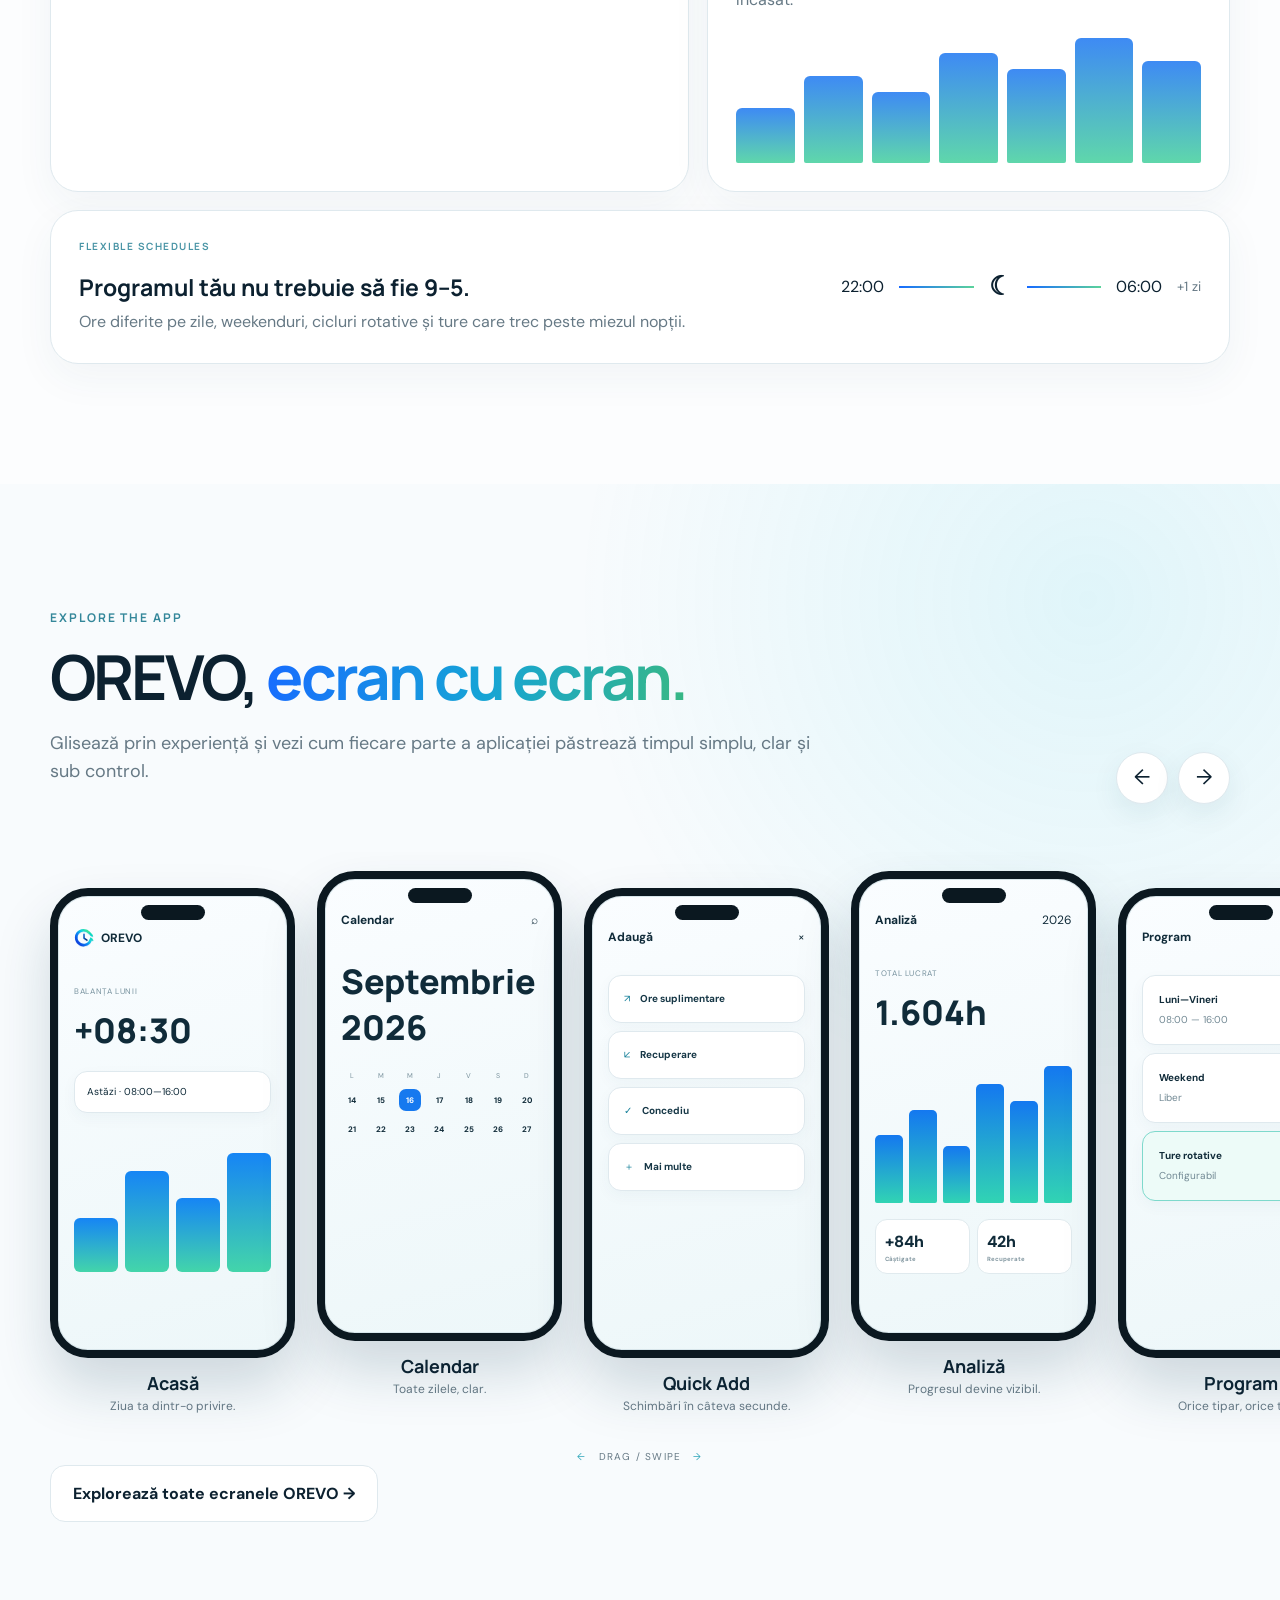
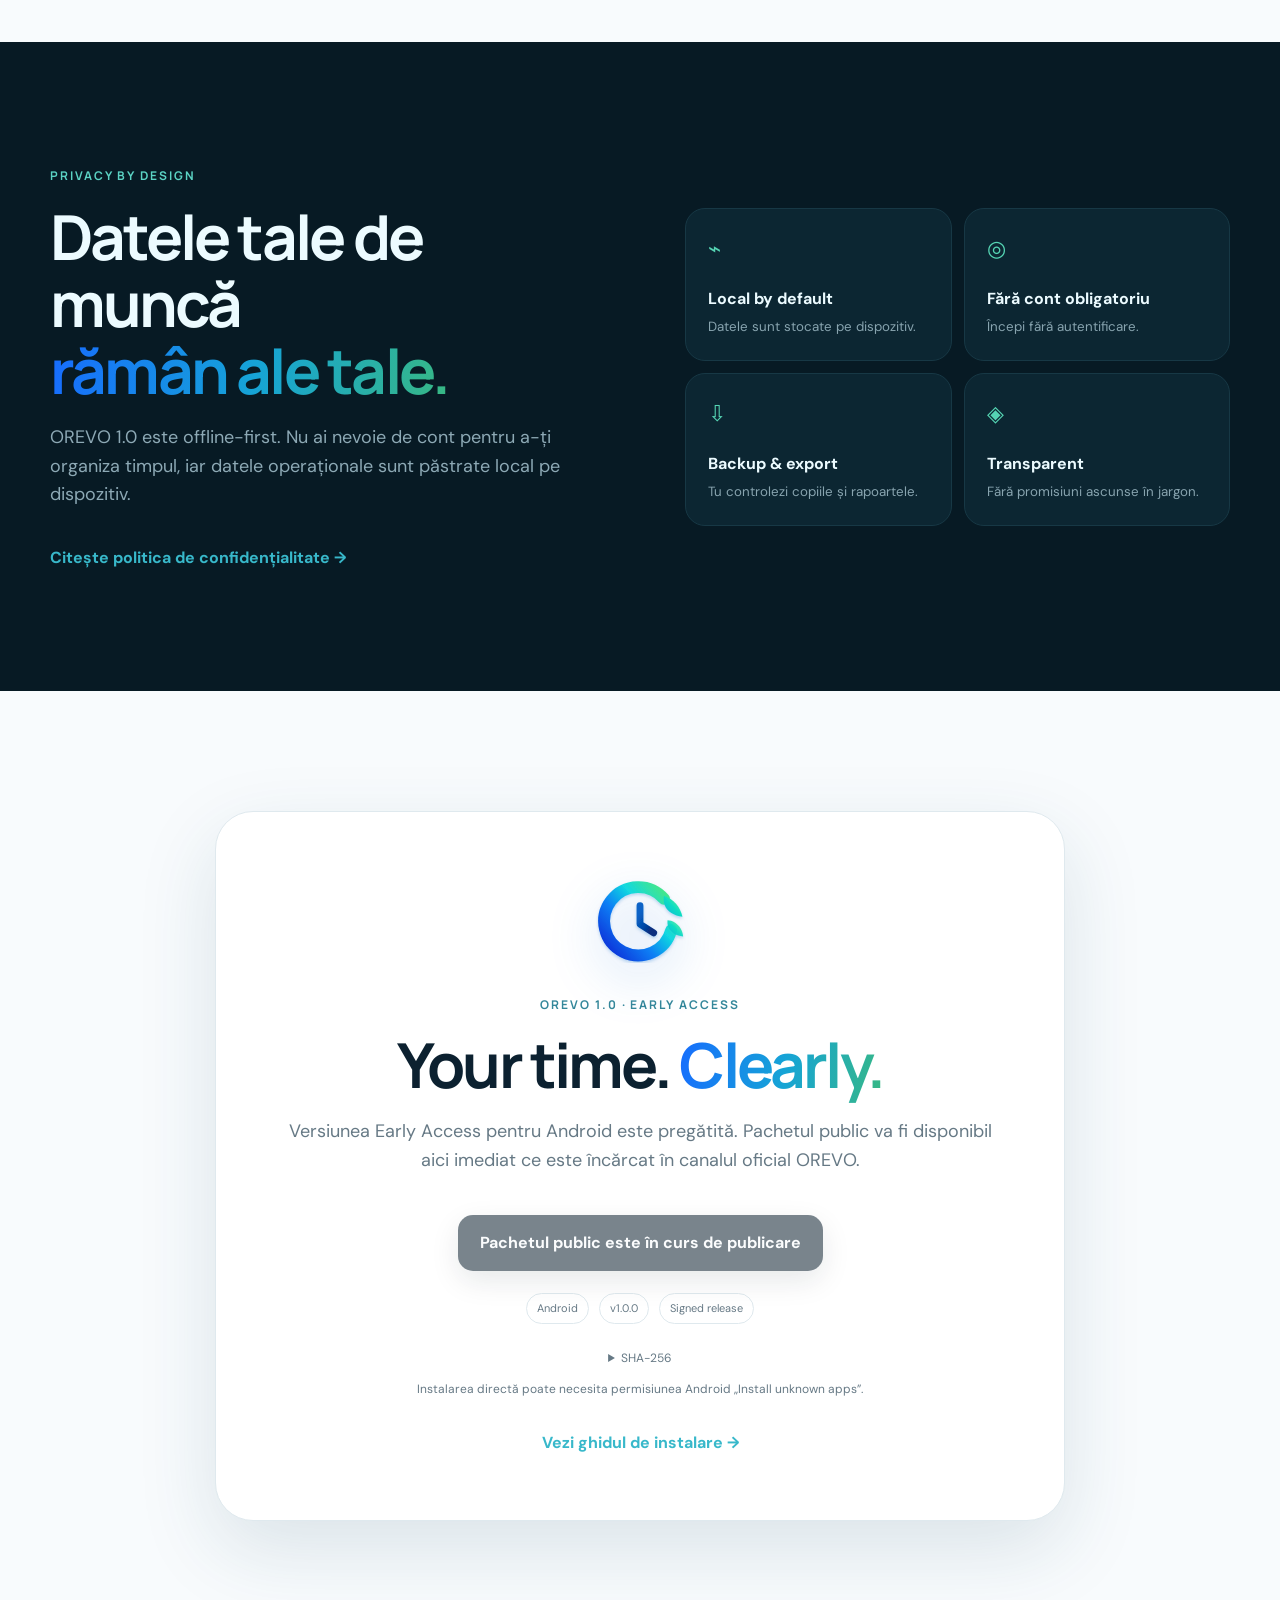
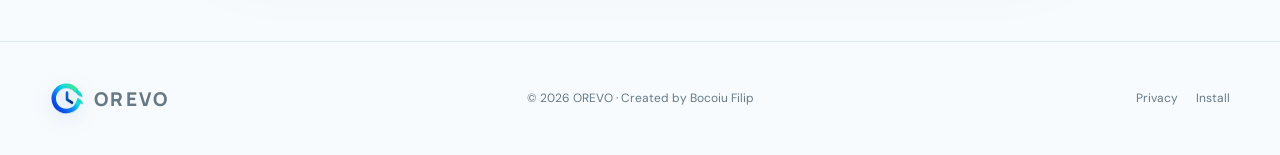
==== commit 2c4bed0a: "site: link immersive app experience from landing page" ====
--- a/index.html
+++ b/index.html
@@ -21,7 +21,7 @@
     <a class="brand" href="#top" aria-label="OREVO home"><img class="brand-icon" src="assets/orevo-icon.svg" alt="" aria-hidden="true"><span>OREVO</span></a>
     <div class="nav-links">
       <a href="#how" data-i18n="navHow">Cum funcționează</a>
-      <a href="#features" data-i18n="navFeatures">Funcții</a><a href="#screens">Aplicația</a>
+      <a href="#features" data-i18n="navFeatures">Funcții</a><a href="app.html">Aplicația</a>
       <a href="#privacy" data-i18n="navPrivacy">Confidențialitate</a>
       <a href="install.html" data-i18n="navInstall">Instalare</a>
     </div>
@@ -114,7 +114,7 @@
    <article class="screen-card"><div class="mini-phone schedule-ui"><div class="mini-top"><b>Program</b><span>⚙</span></div><div class="ui-shift"><b>Luni—Vineri</b><span>08:00 — 16:00</span></div><div class="ui-shift"><b>Weekend</b><span>Liber</span></div><div class="ui-shift accent"><b>Ture rotative</b><span>Configurabil</span></div></div><h3>Program</h3><p>Orice tipar, orice tură.</p></article>
    <article class="screen-card"><div class="mini-phone settings-ui"><div class="mini-top"><b>Setări</b><span>⚙</span></div><div class="ui-setting">Program <b>›</b></div><div class="ui-setting">Aspect <b>›</b></div><div class="ui-setting">Backup & rapoarte <b>›</b></div><div class="ui-setting">Confidențialitate <b>›</b></div><div class="ui-setting">Despre OREVO <b>›</b></div></div><h3>Setări</h3><p>Control fără aglomerație.</p></article>
   </div></div>
-  <div class="rail-hint"><span>←</span> drag / swipe <span>→</span></div>
+  <div class="rail-hint"><span>←</span> drag / swipe <span>→</span></div><div class="showcase-more"><a class="button ghost" href="app.html">Explorează toate ecranele OREVO →</a></div>
  </div>
 </section>
 
--- a/css/style.css
+++ b/css/style.css
@@ -1,7 +1,11 @@
 @import url('https://fonts.googleapis.com/css2?family=DM+Sans:wght@400;500;600;700&family=Manrope:wght@500;600;700;800&display=swap');
 :root{--bg:#f8fbfd;--surface:#fff;--ink:#0c2130;--muted:#667985;--line:#dfe9ee;--blue:#176bff;--cyan:#17c8df;--green:#5bd39b;--nav:rgba(248,251,253,.76);--shadow:0 28px 80px rgba(26,70,96,.13);--radius:28px}
 [data-theme=dark]{--bg:#07141c;--surface:#0d202b;--ink:#eefaff;--muted:#8da6b3;--line:#1e3845;--nav:rgba(7,20,28,.78);--shadow:0 28px 80px rgba(0,0,0,.3)}
-*{box-sizing:border-box}html{scroll-behavior:smooth}body{margin:0;background:var(--bg);color:var(--ink);font-family:'DM Sans',sans-serif;line-height:1.6;overflow-x:hidden}a{color:inherit;text-decoration:none}button{font:inherit}.container{width:min(1180px,calc(100% - 40px));margin:auto}.narrow{max-width:900px}.skip{position:absolute;left:-999px}.skip:focus{left:20px;top:20px;z-index:99;background:var(--surface);padding:10px}.nav-wrap{position:fixed;z-index:50;top:0;width:100%;background:var(--nav);backdrop-filter:blur(20px);border-bottom:1px solid color-mix(in srgb,var(--line) 70%,transparent)}.nav{height:76px;display:flex;align-items:center;justify-content:space-between;gap:24px}.brand{display:flex;align-items:center;gap:10px;font:800 19px Manrope;letter-spacing:.12em}.mark{width:31px;height:31px;display:inline-block;border-radius:50%;background:conic-gradient(from 215deg,var(--blue),var(--cyan),var(--green),transparent 78%);position:relative;box-shadow:inset 0 0 0 1px rgba(255,255,255,.5)}.mark:after{content:"";position:absolute;width:11px;height:11px;background:var(--surface);border-radius:50%;inset:10px}.mark.big{width:74px;height:74px}.mark.big:after{width:28px;height:28px;inset:23px}.nav-links{display:flex;gap:28px;font-size:14px;color:var(--muted)}.nav-links a:hover{color:var(--ink)}.nav-actions{display:flex;align-items:center;gap:8px}.icon-btn,.lang-btn{border:1px solid var(--line);background:var(--surface);color:var(--ink);height:38px;min-width:38px;border-radius:12px;cursor:pointer}.button{display:inline-flex;align-items:center;justify-content:center;gap:16px;border:0;border-radius:15px;padding:15px 22px;font-weight:700;transition:.25s;cursor:pointer}.button:hover{transform:translateY(-2px)}.button.primary,.button.mini{background:var(--ink);color:var(--bg);box-shadow:0 10px 30px rgba(8,31,44,.18)}.button.mini{padding:9px 16px;border-radius:11px;font-size:13px}.button.ghost{border:1px solid var(--line);background:var(--surface)}.button.disabled{opacity:.55;cursor:not-allowed}.button.disabled:hover{transform:none}.hero{min-height:900px;padding:160px 0 90px;position:relative;display:flex;align-items:center}.hero-grid{display:grid;grid-template-columns:1.05fr .95fr;align-items:center;gap:70px}.eyebrow,.kicker{font:700 12px Manrope;letter-spacing:.16em;text-transform:uppercase;color:#34879a}.eyebrow{display:inline-flex;align-items:center;gap:9px;background:color-mix(in srgb,var(--surface) 78%,transparent);border:1px solid var(--line);padding:7px 11px;border-radius:999px}.pulse{width:7px;height:7px;border-radius:50%;background:var(--green);box-shadow:0 0 0 5px rgba(91,211,155,.14)}h1,h2,h3{font-family:Manrope,sans-serif;line-height:1.08;margin:0}h1{font-size:clamp(48px,6.3vw,82px);letter-spacing:-.055em;margin:24px 0}.hero h1 em,h2 em{font-style:normal;background:linear-gradient(100deg,var(--blue),#16a4d6 52%,#38b883);-webkit-background-clip:text;color:transparent}.lead{font-size:19px;color:var(--muted);max-width:650px}.hero-actions{display:flex;gap:12px;margin:32px 0 22px}.trust-row{display:flex;gap:22px;color:var(--muted);font-size:13px}.orb{position:absolute;border-radius:50%;filter:blur(10px);pointer-events:none}.orb-a{width:470px;height:470px;right:-120px;top:120px;background:radial-gradient(circle,rgba(23,200,223,.13),transparent 70%)}.orb-b{width:420px;height:420px;left:-160px;bottom:0;background:radial-gradient(circle,rgba(91,211,155,.1),transparent 70%)}.phone-stage{position:relative;min-height:620px;display:grid;place-items:center}.halo{position:absolute;width:480px;height:480px;border-radius:50%;background:radial-gradient(circle,rgba(23,200,223,.17),rgba(23,107,255,.06) 50%,transparent 70%)}.phone{width:292px;height:602px;background:#0b1820;padding:9px;border-radius:46px;box-shadow:0 45px 90px rgba(12,51,73,.25),inset 0 0 0 1px #40515a;transform:rotate(2deg);position:relative;z-index:2}.speaker{position:absolute;z-index:3;width:82px;height:20px;border-radius:20px;background:#0b1820;left:50%;transform:translateX(-50%);top:14px}.screen{height:100%;background:#f7fbfd;color:#0c2130;border-radius:38px;padding:35px 17px 16px;position:relative;overflow:hidden}.app-head{display:flex;justify-content:space-between;align-items:center}.app-head div{display:flex;flex-direction:column}.app-head small{font-weight:800;font-size:9px;letter-spacing:.14em;color:#3c8194}.app-head strong{font:700 19px Manrope}.avatar{width:32px;height:32px;background:#e5f4f7;border-radius:50%;display:grid;place-items:center;font-weight:700}.balance-card{margin-top:20px;background:linear-gradient(135deg,#102c3a,#174b5a);color:white;border-radius:22px;padding:18px}.balance-card small{opacity:.7}.balance{font:700 39px Manrope;letter-spacing:-.05em}.balance-meta{display:flex;justify-content:space-between;font-size:10px;opacity:.75}.up{color:#80e4b6}.today{display:flex;justify-content:space-between;align-items:center;padding:17px 4px;border-bottom:1px solid #e4ecef}.today div:first-child{display:flex;flex-direction:column}.today small,.quick-title{font-size:9px;color:#76909d}.today strong{font-size:13px}.today span{font-size:10px;color:#8296a0}.check{width:31px;height:31px;border-radius:50%;background:#e1f7ec;color:#1d9d68;display:grid!important;place-items:center}.quick-title{display:flex;justify-content:space-between;margin:16px 0 9px}.quick-title strong{font-size:11px;color:#223c49}.chips{display:grid;grid-template-columns:repeat(4,1fr);gap:5px}.chips span{background:white;border:1px solid #e1eaee;border-radius:9px;padding:7px 0;text-align:center;font-size:10px;font-weight:700}.week{display:grid;grid-template-columns:repeat(5,1fr);gap:4px;margin-top:17px}.week div{text-align:center;padding:6px;border-radius:10px}.week small,.week b{display:block;font-size:9px}.week .active{background:#176bff;color:white}.app-nav{position:absolute;bottom:0;left:0;right:0;height:58px;background:white;border-top:1px solid #e6edef;display:grid;grid-template-columns:1fr 1fr 48px 1fr 1fr;align-items:center;text-align:center;color:#78909b}.app-nav span{font-size:14px}.app-nav small{display:block;font-size:7px}.app-nav .fab{width:40px;height:40px;margin:auto;border-radius:50%;background:#0d2b39;color:white;display:grid;place-items:center;font-size:22px;transform:translateY(-10px);box-shadow:0 8px 18px #9cb4be}.float-card{position:absolute;z-index:4;background:color-mix(in srgb,var(--surface) 92%,transparent);border:1px solid var(--line);box-shadow:var(--shadow);backdrop-filter:blur(14px);border-radius:16px;padding:12px 16px;display:flex;gap:10px;align-items:center}.float-card div{display:flex;flex-direction:column}.float-card small{color:var(--muted);font-size:10px}.float-card strong{font-size:13px}.fc-icon{width:30px;height:30px;border-radius:9px;background:#e5f8f2;color:#1c9a72;display:grid;place-items:center}.fc1{left:-15px;top:155px}.fc2{right:-10px;bottom:115px}.statement{padding:110px 0;text-align:center;border-top:1px solid var(--line);border-bottom:1px solid var(--line)}.statement h2,.section-head h2,.privacy-grid h2,.download-card h2{font-size:clamp(38px,5vw,62px);letter-spacing:-.045em;margin:16px 0}.statement p,.section-head p,.privacy-grid p,.download-card p{color:var(--muted);font-size:18px}.section{padding:120px 0}.section-head{max-width:780px;margin-bottom:55px}.steps{display:grid;grid-template-columns:repeat(3,1fr);gap:18px}.step,.feature{background:var(--surface);border:1px solid var(--line);border-radius:var(--radius);padding:28px;box-shadow:0 14px 40px rgba(31,77,100,.05)}.num{font:700 11px Manrope;color:#63a6b6}.step h3,.feature h3{font-size:23px;margin:22px 0 10px}.step p,.feature p{color:var(--muted);margin:0}.step-visual{height:150px;margin-top:25px;border-radius:20px;background:color-mix(in srgb,var(--bg) 80%,#e6f8f6);display:flex;align-items:center;justify-content:center}.schedule{gap:5px}.schedule i{width:22px;height:58px;background:linear-gradient(#1bb8d2,#49d39e);border-radius:8px}.schedule i:nth-child(2){height:78px}.schedule i:nth-child(3){height:66px}.schedule i:nth-child(4){height:84px}.schedule i:nth-child(5){height:70px}.schedule i.off{height:25px;background:#d8e5e9}.plus{font:800 42px Manrope;color:#1a7b91}.result{flex-direction:column}.result small{font-size:9px;color:var(--muted);letter-spacing:.12em}.result b{font:800 36px Manrope}.result span{font-size:10px;color:#26a474}.soft{background:color-mix(in srgb,var(--surface) 55%,var(--bg))}.bento{display:grid;grid-template-columns:1.1fr .9fr;gap:18px}.feature.large{grid-row:span 2}.feature.wide{grid-column:span 2;display:flex;align-items:center;justify-content:space-between;gap:40px}.tag{font:700 10px Manrope;letter-spacing:.15em;color:#4a95a6}.mini-calendar{margin-top:30px;border:1px solid var(--line);border-radius:20px;padding:20px;background:var(--bg)}.cal-head{display:flex;justify-content:space-between;margin-bottom:15px}.cal-grid{display:grid;grid-template-columns:repeat(7,1fr);gap:8px;text-align:center}.cal-grid small{font-size:9px;color:var(--muted)}.cal-grid span{font-size:11px;padding:7px 3px;border-radius:8px}.cal-grid .sel{background:#176bff;color:white}.cal-grid .muted{color:#a9bac1}.cal-grid .dot{position:relative}.cal-grid .dot:after{content:"";width:4px;height:4px;border-radius:50%;background:#48c899;position:absolute;bottom:2px;left:50%}.action-list{display:flex;flex-direction:column;margin-top:25px}.action-list span{display:grid;grid-template-columns:30px 1fr 10px;align-items:center;padding:10px 0;border-bottom:1px solid var(--line);font-size:12px}.action-list i{font-style:normal;color:#16869c}.bars{height:130px;display:flex;gap:9px;align-items:flex-end;margin-top:20px}.bars i{flex:1;background:linear-gradient(#1c76f2,#43d09c);border-radius:6px 6px 2px 2px;opacity:.85}.shift{display:flex;align-items:center;gap:15px;min-width:360px}.shift i{height:2px;flex:1;background:linear-gradient(90deg,var(--blue),var(--green))}.shift b{font-size:26px}.shift small{color:var(--muted)}.dark-section{background:#071a24;color:#ecfbff}.dark-section .kicker{color:#5bd3c4}.privacy-grid{display:grid;grid-template-columns:1fr 1fr;gap:90px;align-items:center}.privacy-grid p{color:#8da9b5}.text-link{display:inline-block;margin-top:18px;font-weight:700;color:#38b8ca}.privacy-cards{display:grid;grid-template-columns:1fr 1fr;gap:12px}.privacy-cards div{background:#0c2632;border:1px solid #173845;border-radius:20px;padding:22px;display:flex;flex-direction:column}.privacy-cards span{font-size:22px;color:#55d4b3}.privacy-cards b{margin-top:20px}.privacy-cards small{color:#88a4af;margin-top:5px}.download{text-align:center}.download-card{max-width:850px;background:var(--surface);border:1px solid var(--line);border-radius:38px;padding:65px;box-shadow:var(--shadow)}.download-mark{margin-bottom:22px}.download-card .button{margin:22px auto}.release-meta{display:flex;justify-content:center;gap:10px;flex-wrap:wrap}.release-meta span{border:1px solid var(--line);border-radius:999px;padding:6px 10px;font-size:11px;color:var(--muted)}details{margin:25px auto 0;max-width:680px}summary{cursor:pointer;color:var(--muted);font-size:12px}code{display:block;margin-top:10px;padding:12px;background:var(--bg);border-radius:10px;font-size:10px;word-break:break-all}.tiny{font-size:12px!important}footer{border-top:1px solid var(--line);padding:35px 0}.footer-grid{display:grid;grid-template-columns:1fr auto 1fr;align-items:center;color:var(--muted);font-size:12px}.footer-grid>div:last-child{justify-self:end;display:flex;gap:18px}.reveal{opacity:0;transform:translateY(22px);transition:opacity .7s ease,transform .7s ease}.reveal.visible{opacity:1;transform:none}.delay{transition-delay:.15s}
+*{box-sizing:border-box}html{scroll-behavior:smooth}body{margin:0;background:var(--bg);color:var(--ink);font-family:'DM Sans',sans-serif;line-height:1.6;overflow-x:hidden}a{color:inherit;text-decoration:none}button{font:inherit}.container{width:min(1180px,calc(100% - 40px));margin:auto}.narrow{max-width:900px}.skip{position:absolute;left:-999px}.skip:focus{left:20px;top:20px;z-index:99;background:var(--surface);padding:10px}.nav-wrap{position:fixed;z-index:50;top:0;width:100%;background:var(--nav);backdrop-filter:blur(20px);border-bottom:1px solid color-mix(in srgb,var(--line) 70%,transparent)}.nav{height:76px;display:flex;align-items:center;justify-content:space-between;gap:24px}.brand{display:flex;align-items:center;gap:10px;font:800 19px Manrope;letter-spacing:.12em}.brand-icon{width:34px;height:34px;display:block;object-fit:contain;filter:drop-shadow(0 5px 9px rgba(7,100,210,.18))}.brand-icon-xl{width:92px;height:92px;margin:auto;filter:drop-shadow(0 16px 24px rgba(7,100,210,.22))}.nav-links{display:flex;gap:28px;font-size:14px;color:var(--muted)}.nav-links a:hover{color:var(--ink)}.nav-actions{display:flex;align-items:center;gap:8px}.icon-btn,.lang-btn{border:1px solid var(--line);background:var(--surface);color:var(--ink);height:38px;min-width:38px;border-radius:12px;cursor:pointer}.button{display:inline-flex;align-items:center;justify-content:center;gap:16px;border:0;border-radius:15px;padding:15px 22px;font-weight:700;transition:.25s;cursor:pointer}.button:hover{transform:translateY(-2px)}.button.primary,.button.mini{background:var(--ink);color:var(--bg);box-shadow:0 10px 30px rgba(8,31,44,.18)}.button.mini{padding:9px 16px;border-radius:11px;font-size:13px}.button.ghost{border:1px solid var(--line);background:var(--surface)}.button.disabled{opacity:.55;cursor:not-allowed}.button.disabled:hover{transform:none}.hero{min-height:900px;padding:160px 0 90px;position:relative;display:flex;align-items:center}.hero-grid{display:grid;grid-template-columns:1.05fr .95fr;align-items:center;gap:70px}.eyebrow,.kicker{font:700 12px Manrope;letter-spacing:.16em;text-transform:uppercase;color:#34879a}.eyebrow{display:inline-flex;align-items:center;gap:9px;background:color-mix(in srgb,var(--surface) 78%,transparent);border:1px solid var(--line);padding:7px 11px;border-radius:999px}.pulse{width:7px;height:7px;border-radius:50%;background:var(--green);box-shadow:0 0 0 5px rgba(91,211,155,.14)}h1,h2,h3{font-family:Manrope,sans-serif;line-height:1.08;margin:0}h1{font-size:clamp(48px,6.3vw,82px);letter-spacing:-.055em;margin:24px 0}.hero h1 em,h2 em{font-style:normal;background:linear-gradient(100deg,var(--blue),#16a4d6 52%,#38b883);-webkit-background-clip:text;color:transparent}.lead{font-size:19px;color:var(--muted);max-width:650px}.hero-actions{display:flex;gap:12px;margin:32px 0 22px}.trust-row{display:flex;gap:22px;color:var(--muted);font-size:13px}.orb{position:absolute;border-radius:50%;filter:blur(10px);pointer-events:none}.orb-a{width:470px;height:470px;right:-120px;top:120px;background:radial-gradient(circle,rgba(23,200,223,.13),transparent 70%)}.orb-b{width:420px;height:420px;left:-160px;bottom:0;background:radial-gradient(circle,rgba(91,211,155,.1),transparent 70%)}.phone-stage{position:relative;min-height:620px;display:grid;place-items:center}.halo{position:absolute;width:480px;height:480px;border-radius:50%;background:radial-gradient(circle,rgba(23,200,223,.17),rgba(23,107,255,.06) 50%,transparent 70%)}.phone{width:292px;height:602px;background:#0b1820;padding:9px;border-radius:46px;box-shadow:0 45px 90px rgba(12,51,73,.25),inset 0 0 0 1px #40515a;transform:rotate(2deg);position:relative;z-index:2}.speaker{position:absolute;z-index:3;width:82px;height:20px;border-radius:20px;background:#0b1820;left:50%;transform:translateX(-50%);top:14px}.screen{height:100%;background:#f7fbfd;color:#0c2130;border-radius:38px;padding:35px 17px 16px;position:relative;overflow:hidden}.app-head{display:flex;justify-content:space-between;align-items:center}.app-head div{display:flex;flex-direction:column}.app-head small{font-weight:800;font-size:9px;letter-spacing:.14em;color:#3c8194}.app-head strong{font:700 19px Manrope}.avatar{width:32px;height:32px;background:#e5f4f7;border-radius:50%;display:grid;place-items:center;font-weight:700}.balance-card{margin-top:20px;background:linear-gradient(135deg,#102c3a,#174b5a);color:white;border-radius:22px;padding:18px}.balance-card small{opacity:.7}.balance{font:700 39px Manrope;letter-spacing:-.05em}.balance-meta{display:flex;justify-content:space-between;font-size:10px;opacity:.75}.up{color:#80e4b6}.today{display:flex;justify-content:space-between;align-items:center;padding:17px 4px;border-bottom:1px solid #e4ecef}.today div:first-child{display:flex;flex-direction:column}.today small,.quick-title{font-size:9px;color:#76909d}.today strong{font-size:13px}.today span{font-size:10px;color:#8296a0}.check{width:31px;height:31px;border-radius:50%;background:#e1f7ec;color:#1d9d68;display:grid!important;place-items:center}.quick-title{display:flex;justify-content:space-between;margin:16px 0 9px}.quick-title strong{font-size:11px;color:#223c49}.chips{display:grid;grid-template-columns:repeat(4,1fr);gap:5px}.chips span{background:white;border:1px solid #e1eaee;border-radius:9px;padding:7px 0;text-align:center;font-size:10px;font-weight:700}.week{display:grid;grid-template-columns:repeat(5,1fr);gap:4px;margin-top:17px}.week div{text-align:center;padding:6px;border-radius:10px}.week small,.week b{display:block;font-size:9px}.week .active{background:#176bff;color:white}.app-nav{position:absolute;bottom:0;left:0;right:0;height:58px;background:white;border-top:1px solid #e6edef;display:grid;grid-template-columns:1fr 1fr 48px 1fr 1fr;align-items:center;text-align:center;color:#78909b}.app-nav span{font-size:14px}.app-nav small{display:block;font-size:7px}.app-nav .fab{width:40px;height:40px;margin:auto;border-radius:50%;background:#0d2b39;color:white;display:grid;place-items:center;font-size:22px;transform:translateY(-10px);box-shadow:0 8px 18px #9cb4be}.float-card{position:absolute;z-index:4;background:color-mix(in srgb,var(--surface) 92%,transparent);border:1px solid var(--line);box-shadow:var(--shadow);backdrop-filter:blur(14px);border-radius:16px;padding:12px 16px;display:flex;gap:10px;align-items:center}.float-card div{display:flex;flex-direction:column}.float-card small{color:var(--muted);font-size:10px}.float-card strong{font-size:13px}.fc-icon{width:30px;height:30px;border-radius:9px;background:#e5f8f2;color:#1c9a72;display:grid;place-items:center}.fc1{left:-15px;top:155px}.fc2{right:-10px;bottom:115px}.statement{padding:110px 0;text-align:center;border-top:1px solid var(--line);border-bottom:1px solid var(--line)}.statement h2,.section-head h2,.privacy-grid h2,.download-card h2{font-size:clamp(38px,5vw,62px);letter-spacing:-.045em;margin:16px 0}.statement p,.section-head p,.privacy-grid p,.download-card p{color:var(--muted);font-size:18px}.section{padding:120px 0}.section-head{max-width:780px;margin-bottom:55px}.steps{display:grid;grid-template-columns:repeat(3,1fr);gap:18px}.step,.feature{background:var(--surface);border:1px solid var(--line);border-radius:var(--radius);padding:28px;box-shadow:0 14px 40px rgba(31,77,100,.05)}.num{font:700 11px Manrope;color:#63a6b6}.step h3,.feature h3{font-size:23px;margin:22px 0 10px}.step p,.feature p{color:var(--muted);margin:0}.step-visual{height:150px;margin-top:25px;border-radius:20px;background:color-mix(in srgb,var(--bg) 80%,#e6f8f6);display:flex;align-items:center;justify-content:center}.schedule{gap:5px}.schedule i{width:22px;height:58px;background:linear-gradient(#1bb8d2,#49d39e);border-radius:8px}.schedule i:nth-child(2){height:78px}.schedule i:nth-child(3){height:66px}.schedule i:nth-child(4){height:84px}.schedule i:nth-child(5){height:70px}.schedule i.off{height:25px;background:#d8e5e9}.plus{font:800 42px Manrope;color:#1a7b91}.result{flex-direction:column}.result small{font-size:9px;color:var(--muted);letter-spacing:.12em}.result b{font:800 36px Manrope}.result span{font-size:10px;color:#26a474}.soft{background:color-mix(in srgb,var(--surface) 55%,var(--bg))}.bento{display:grid;grid-template-columns:1.1fr .9fr;gap:18px}.feature.large{grid-row:span 2}.feature.wide{grid-column:span 2;display:flex;align-items:center;justify-content:space-between;gap:40px}.tag{font:700 10px Manrope;letter-spacing:.15em;color:#4a95a6}.mini-calendar{margin-top:30px;border:1px solid var(--line);border-radius:20px;padding:20px;background:var(--bg)}.cal-head{display:flex;justify-content:space-between;margin-bottom:15px}.cal-grid{display:grid;grid-template-columns:repeat(7,1fr);gap:8px;text-align:center}.cal-grid small{font-size:9px;color:var(--muted)}.cal-grid span{font-size:11px;padding:7px 3px;border-radius:8px}.cal-grid .sel{background:#176bff;color:white}.cal-grid .muted{color:#a9bac1}.cal-grid .dot{position:relative}.cal-grid .dot:after{content:"";width:4px;height:4px;border-radius:50%;background:#48c899;position:absolute;bottom:2px;left:50%}.action-list{display:flex;flex-direction:column;margin-top:25px}.action-list span{display:grid;grid-template-columns:30px 1fr 10px;align-items:center;padding:10px 0;border-bottom:1px solid var(--line);font-size:12px}.action-list i{font-style:normal;color:#16869c}.bars{height:130px;display:flex;gap:9px;align-items:flex-end;margin-top:20px}.bars i{flex:1;background:linear-gradient(#1c76f2,#43d09c);border-radius:6px 6px 2px 2px;opacity:.85}.shift{display:flex;align-items:center;gap:15px;min-width:360px}.shift i{height:2px;flex:1;background:linear-gradient(90deg,var(--blue),var(--green))}.shift b{font-size:26px}.shift small{color:var(--muted)}.dark-section{background:#071a24;color:#ecfbff}.dark-section .kicker{color:#5bd3c4}.privacy-grid{display:grid;grid-template-columns:1fr 1fr;gap:90px;align-items:center}.privacy-grid p{color:#8da9b5}.text-link{display:inline-block;margin-top:18px;font-weight:700;color:#38b8ca}.privacy-cards{display:grid;grid-template-columns:1fr 1fr;gap:12px}.privacy-cards div{background:#0c2632;border:1px solid #173845;border-radius:20px;padding:22px;display:flex;flex-direction:column}.privacy-cards span{font-size:22px;color:#55d4b3}.privacy-cards b{margin-top:20px}.privacy-cards small{color:#88a4af;margin-top:5px}.download{text-align:center}.download-card{max-width:850px;background:var(--surface);border:1px solid var(--line);border-radius:38px;padding:65px;box-shadow:var(--shadow)}.download-mark{margin-bottom:22px}.download-card .button{margin:22px auto}.release-meta{display:flex;justify-content:center;gap:10px;flex-wrap:wrap}.release-meta span{border:1px solid var(--line);border-radius:999px;padding:6px 10px;font-size:11px;color:var(--muted)}details{margin:25px auto 0;max-width:680px}summary{cursor:pointer;color:var(--muted);font-size:12px}code{display:block;margin-top:10px;padding:12px;background:var(--bg);border-radius:10px;font-size:10px;word-break:break-all}.tiny{font-size:12px!important}footer{border-top:1px solid var(--line);padding:35px 0}.footer-grid{display:grid;grid-template-columns:1fr auto 1fr;align-items:center;color:var(--muted);font-size:12px}.footer-grid>div:last-child{justify-self:end;display:flex;gap:18px}.reveal{opacity:0;transform:translateY(22px);transition:opacity .7s ease,transform .7s ease}.reveal.visible{opacity:1;transform:none}.delay{transition-delay:.15s}
 .legal{padding:150px 0 90px}.legal article{max-width:820px;margin:auto}.legal h1{font-size:50px}.legal h2{font-size:25px;margin-top:42px}.legal p,.legal li{color:var(--muted)}.notice{padding:18px;border:1px solid var(--line);background:var(--surface);border-radius:16px}.install-steps{counter-reset:s}.install-step{position:relative;padding:25px 25px 25px 70px;margin:14px 0;background:var(--surface);border:1px solid var(--line);border-radius:20px}.install-step:before{counter-increment:s;content:counter(s);position:absolute;left:22px;top:24px;width:30px;height:30px;border-radius:50%;display:grid;place-items:center;background:#e5f5f8;color:#187b91;font-weight:800}
 @media(max-width:900px){.nav-links{display:none}.hero{padding-top:125px}.hero-grid,.privacy-grid{grid-template-columns:1fr}.hero-copy{text-align:center}.lead{margin-inline:auto}.hero-actions,.trust-row{justify-content:center}.phone-stage{margin-top:20px}.steps{grid-template-columns:1fr}.bento{grid-template-columns:1fr}.feature.large,.feature.wide{grid-column:auto;grid-row:auto}.feature.wide{display:block}.shift{margin-top:30px}.footer-grid{grid-template-columns:1fr;text-align:center;gap:18px}.footer-grid .brand,.footer-grid>div:last-child{justify-self:center}.privacy-grid{gap:45px}}
-@media(max-width:560px){.container{width:min(100% - 24px,1180px)}.nav{height:66px}.nav-actions .mini{display:none}.brand{font-size:16px}.hero{min-height:auto;padding:115px 0 70px}.hero-actions{flex-direction:column}.trust-row{gap:8px;flex-wrap:wrap;font-size:11px}.phone-stage{transform:scale(.9);margin:-20px 0}.fc1{left:-5px}.fc2{right:-5px}.section,.statement{padding:80px 0}.privacy-cards{grid-template-columns:1fr}.download-card{padding:38px 20px}.shift{min-width:0}.legal h1{font-size:38px}.legal{padding-top:120px}}+@media(max-width:560px){.container{width:min(100% - 24px,1180px)}.nav{height:66px}.nav-actions .mini{display:none}.brand{font-size:16px}.hero{min-height:auto;padding:115px 0 70px}.hero-actions{flex-direction:column}.trust-row{gap:8px;flex-wrap:wrap;font-size:11px}.phone-stage{transform:scale(.9);margin:-20px 0}.fc1{left:-5px}.fc2{right:-5px}.section,.statement{padding:80px 0}.privacy-cards{grid-template-columns:1fr}.download-card{padding:38px 20px}.shift{min-width:0}.legal h1{font-size:38px}.legal{padding-top:120px}}
+/* OREVO app experience showcase */
+.app-showcase{overflow:hidden;background:radial-gradient(circle at 85% 10%,rgba(23,200,223,.11),transparent 34%),var(--bg)}.showcase-head{display:flex;justify-content:space-between;align-items:end;gap:30px;margin-bottom:48px}.showcase-head>div:first-child{max-width:760px}.showcase-head h2{font-size:clamp(38px,5vw,62px);letter-spacing:-.045em;margin:14px 0}.showcase-head p{color:var(--muted);font-size:18px}.showcase-controls{display:flex;gap:10px}.showcase-controls button{width:52px;height:52px;border-radius:50%;border:1px solid var(--line);background:var(--surface);color:var(--ink);font-size:21px;cursor:pointer;box-shadow:0 10px 28px rgba(24,72,94,.08);transition:.2s}.showcase-controls button:hover{transform:translateY(-2px);border-color:#54b6c6}.screen-rail-wrap{overflow:visible}.screen-rail{display:flex;gap:22px;overflow-x:auto;scroll-snap-type:x mandatory;padding:24px max(6px,calc((100vw - 1180px)/2)) 45px;margin-inline:calc((100vw - min(1180px,calc(100vw - 40px)))/-2);scrollbar-width:none;cursor:grab}.screen-rail::-webkit-scrollbar{display:none}.screen-rail:active{cursor:grabbing}.screen-card{flex:0 0 245px;scroll-snap-align:center;text-align:center;transition:.35s;transform:translateY(12px)}.screen-card:nth-child(even){transform:translateY(-5px)}.screen-card:hover{transform:translateY(-12px)}.screen-card h3{font-size:18px;margin:16px 0 3px}.screen-card p{font-size:12px;color:var(--muted);margin:0}.mini-phone{height:470px;border:8px solid #0b1820;border-radius:38px;background:linear-gradient(165deg,#fafdff,#edf7f9);box-shadow:0 30px 55px rgba(15,61,84,.18),inset 0 0 0 1px #d7e5ea;padding:32px 16px 18px;text-align:left;color:#102b39;position:relative;overflow:hidden}.mini-phone:before{content:"";position:absolute;top:9px;left:50%;transform:translateX(-50%);width:64px;height:15px;border-radius:20px;background:#0b1820}.mini-top{display:flex;align-items:center;justify-content:space-between;margin-bottom:28px;font-size:12px}.mini-top img{width:20px;height:20px}.mini-top:has(img){justify-content:flex-start;gap:7px}.mini-phone>small{font-size:8px;color:#77929e;letter-spacing:.08em}.mini-phone>strong{display:block;font:800 34px Manrope;margin:5px 0 18px}.ui-pill,.ui-shift,.ui-setting,.ui-action{background:#fff;border:1px solid #dfe9ee;border-radius:13px;padding:12px;margin:8px 0;font-size:10px;box-shadow:0 5px 15px rgba(24,72,94,.04)}.ui-bars{display:flex;gap:7px;align-items:end;height:135px;margin-top:24px}.ui-bars i{flex:1;border-radius:6px;background:linear-gradient(#1685f5,#43d5aa)}.ui-bars i:nth-child(1){height:40%}.ui-bars i:nth-child(2){height:75%}.ui-bars i:nth-child(3){height:55%}.ui-bars i:nth-child(4){height:88%}.ui-calendar{display:grid;grid-template-columns:repeat(7,1fr);gap:7px;text-align:center;margin-top:20px}.ui-calendar i{font-style:normal;font-size:7px;color:#79919c}.ui-calendar b{font-size:8px;padding:5px 0;border-radius:7px}.ui-calendar .picked{background:#1679ef;color:white}.ui-action{display:flex;gap:10px;align-items:center;padding:15px;color:#137f98}.ui-action span{color:#163746;font-weight:700}.ui-chart{height:150px;display:flex;align-items:end;gap:6px}.ui-chart i{flex:1;background:linear-gradient(#1478f0,#31d4b3);border-radius:5px 5px 2px 2px}.ui-chart i:nth-child(1){height:45%}.ui-chart i:nth-child(2){height:62%}.ui-chart i:nth-child(3){height:38%}.ui-chart i:nth-child(4){height:79%}.ui-chart i:nth-child(5){height:68%}.ui-chart i:nth-child(6){height:91%}.ui-stats{display:flex;gap:7px;margin-top:16px}.ui-stats span{flex:1;background:#fff;border:1px solid #e0eaee;border-radius:12px;padding:9px;font-weight:800}.ui-stats small{display:block;font-size:6px;color:#8499a2}.ui-shift{display:flex;flex-direction:column;padding:16px}.ui-shift span{color:#728994;margin-top:4px}.ui-shift.accent{border-color:#7ed9cc;background:#edfbf8}.ui-setting{display:flex;justify-content:space-between;padding:14px}.rail-hint{text-align:center;color:var(--muted);font-size:10px;letter-spacing:.12em;text-transform:uppercase}.rail-hint span{color:#39aabd;margin:0 8px}[data-theme=dark] .mini-phone{background:linear-gradient(165deg,#102b38,#0b202a);color:#edfaff;border-color:#07141c;box-shadow:0 30px 60px rgba(0,0,0,.35)}[data-theme=dark] .ui-pill,[data-theme=dark] .ui-shift,[data-theme=dark] .ui-setting,[data-theme=dark] .ui-action,[data-theme=dark] .ui-stats span{background:#15323e;border-color:#214653}[data-theme=dark] .ui-action span{color:#e8f7fb}[data-theme=dark] .ui-shift.accent{background:#123b3a}.download-mark .brand-icon{animation:orevoFloat 4s ease-in-out infinite}@keyframes orevoFloat{50%{transform:translateY(-8px) rotate(2deg)}}
+@media(max-width:900px){.showcase-head{align-items:center}.screen-card{flex-basis:220px}.mini-phone{height:430px}.showcase-controls button{width:46px;height:46px}}
+@media(max-width:560px){.showcase-head{display:block}.showcase-controls{margin-top:22px}.screen-rail{margin-inline:-12px;padding-inline:22px}.screen-card{flex-basis:205px}.mini-phone{height:400px;border-radius:32px}.app-showcase{padding-bottom:70px}}
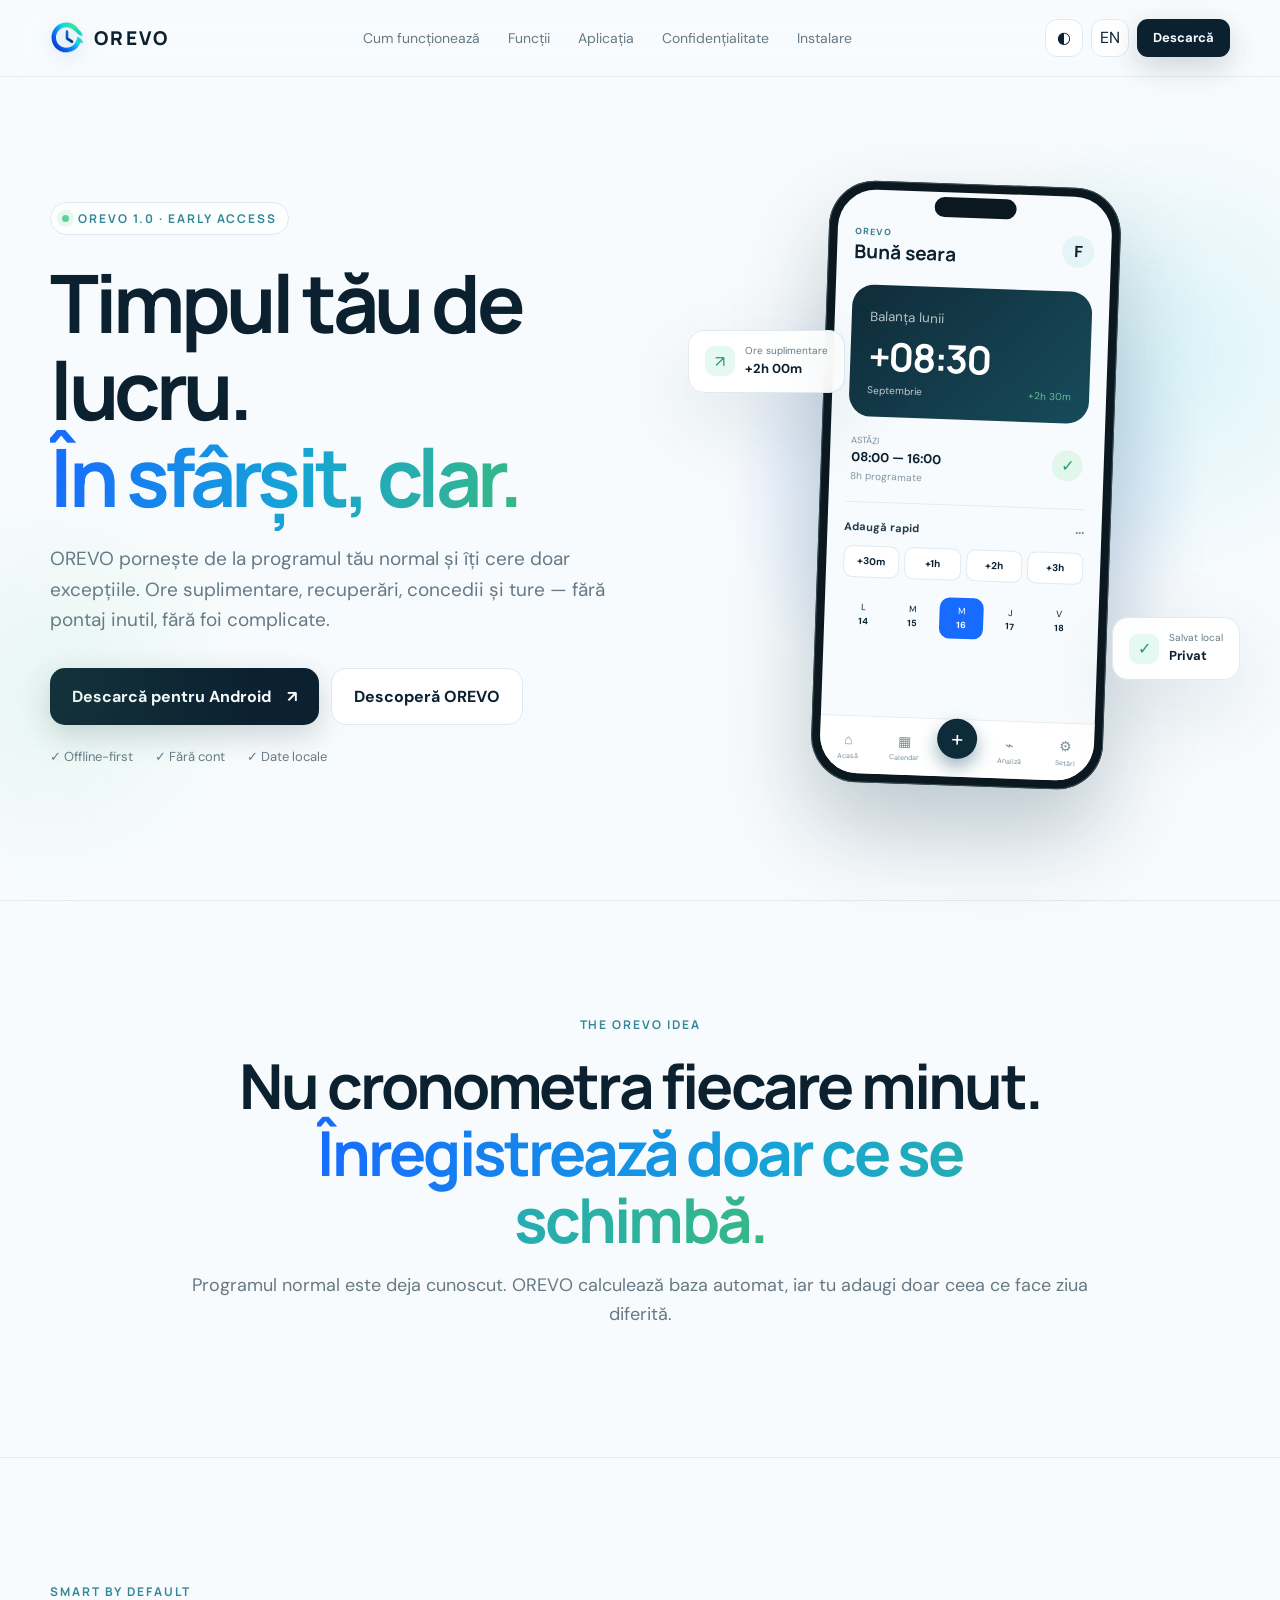
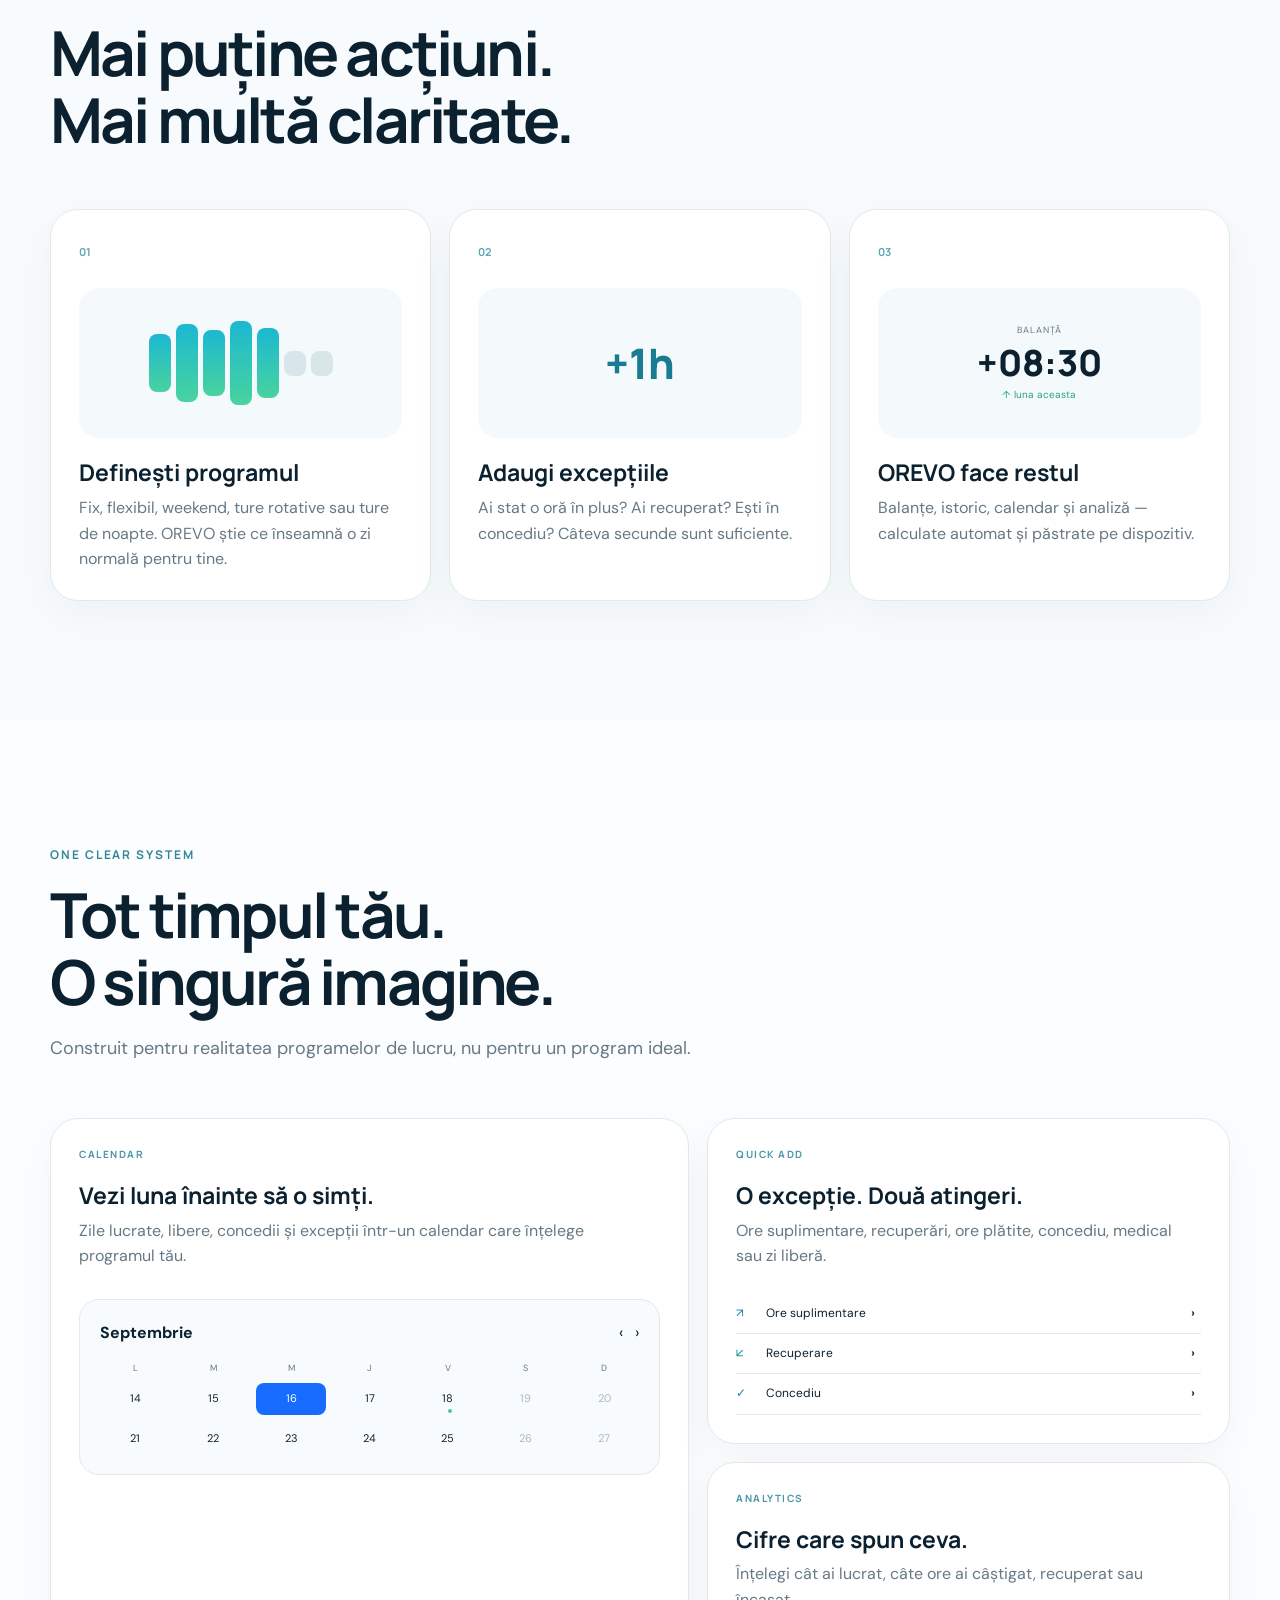
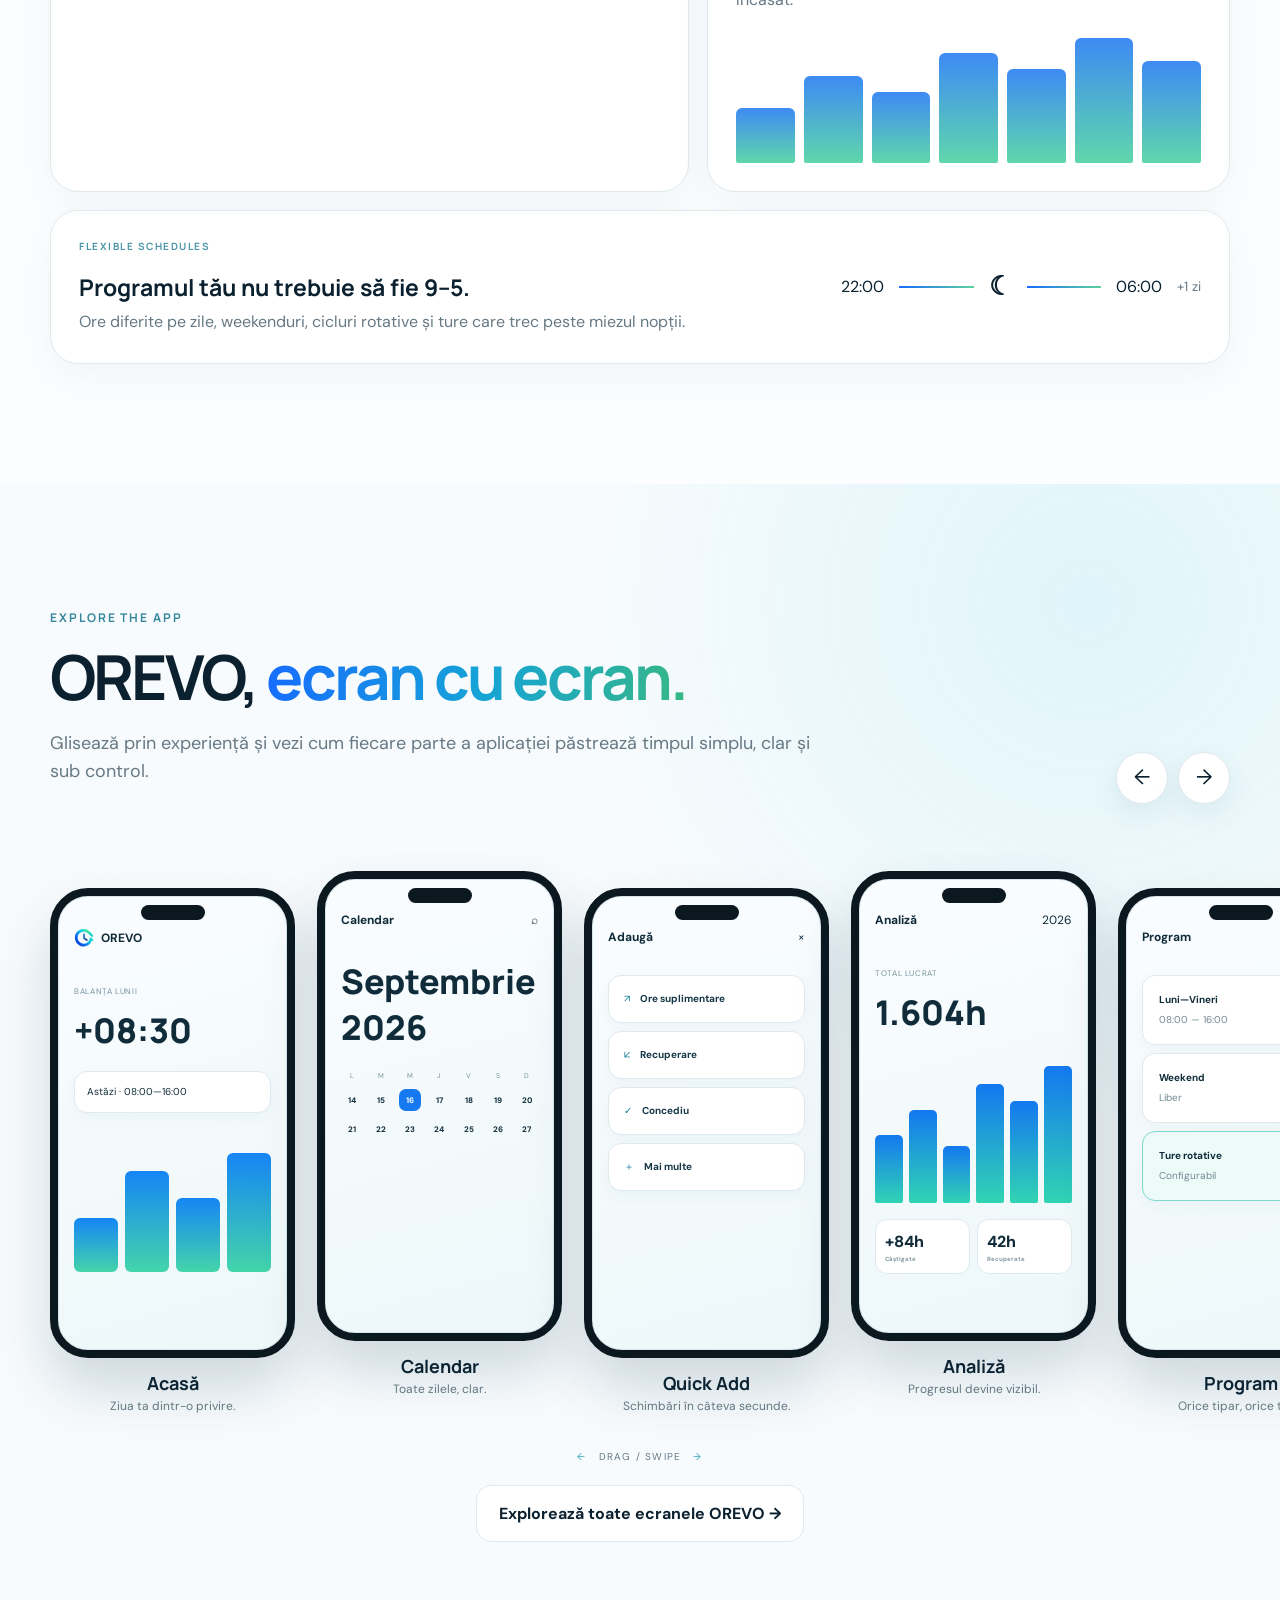
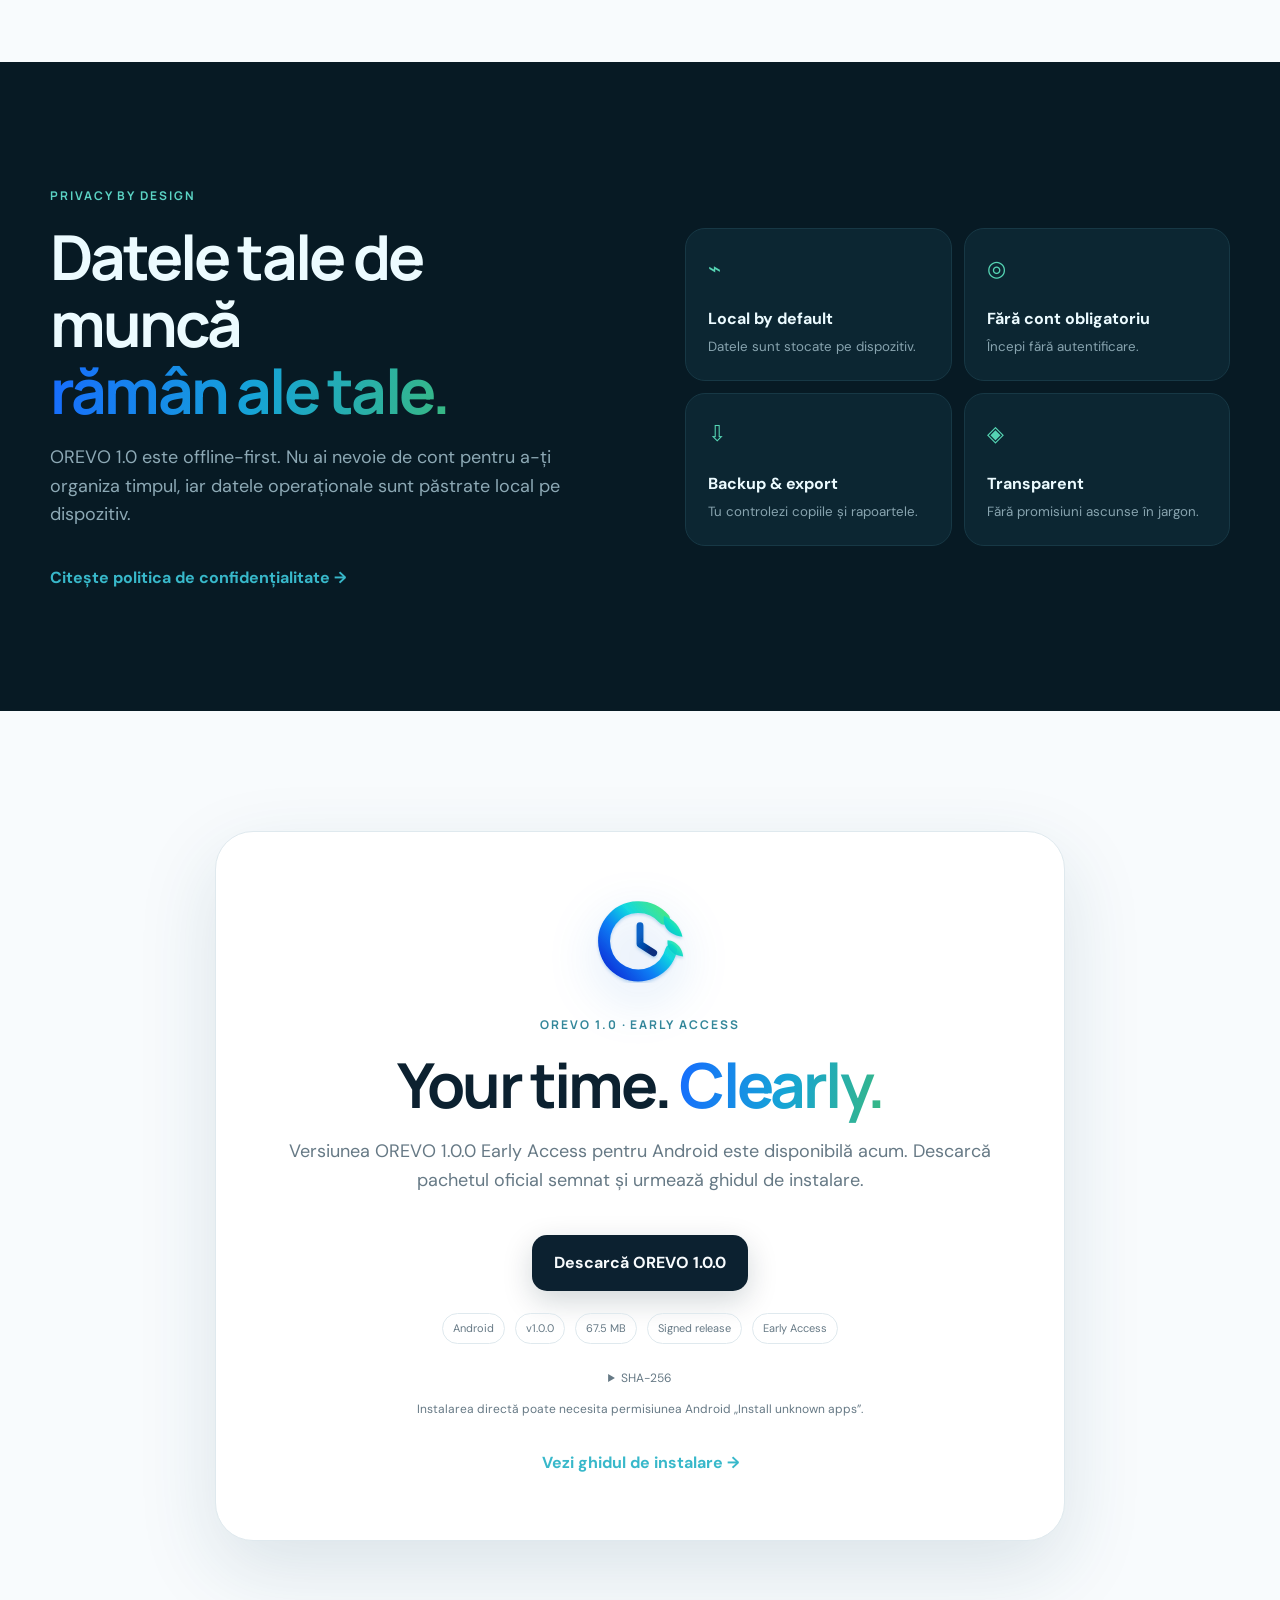
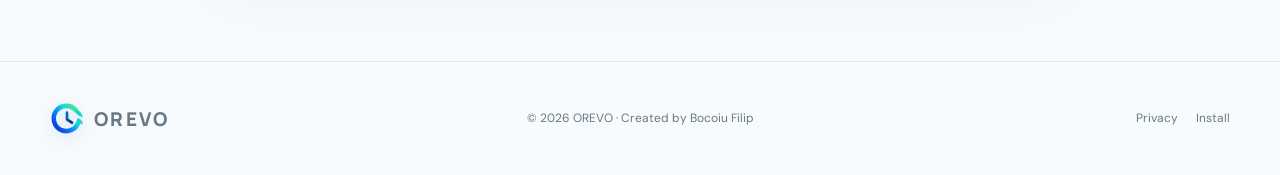
==== commit af43c781: "release: enable official OREVO 1.0.0 Android download" ====
--- a/index.html
+++ b/index.html
@@ -130,9 +130,9 @@
   <div class="download-mark"><img class="brand-icon brand-icon-xl" src="assets/orevo-icon.svg" alt="OREVO"></div>
   <span class="kicker">OREVO 1.0 · EARLY ACCESS</span>
   <h2 data-i18n="downloadTitle">Your time. <em>Clearly.</em></h2>
-  <p data-i18n="downloadP">Versiunea Early Access pentru Android este pregătită. Pachetul public va fi disponibil aici imediat ce este încărcat în canalul oficial OREVO.</p>
-  <button class="button primary disabled" disabled data-i18n="packageSoon">Pachetul public este în curs de publicare</button>
-  <div class="release-meta"><span>Android</span><span>v1.0.0</span><span>Signed release</span></div>
+  <p data-i18n="downloadP">Versiunea OREVO 1.0.0 Early Access pentru Android este disponibilă acum. Descarcă pachetul oficial semnat și urmează ghidul de instalare.</p>
+  <a class="button primary download-live" href="https://github.com/filip-timotey/orevo/releases/download/v1.0.0/OREVO-1.0.0-early-access.apk" data-i18n="downloadNow">Descarcă OREVO 1.0.0</a>
+  <div class="release-meta"><span>Android</span><span>v1.0.0</span><span>67.5 MB</span><span>Signed release</span><span>Early Access</span></div>
   <details><summary>SHA-256</summary><code>0BB917FDD860518E1B16B59E65320475977443A69374383C25056FE49C1811AF</code></details>
   <p class="tiny" data-i18n="installNote">Instalarea directă poate necesita permisiunea Android „Install unknown apps”.</p>
   <a class="text-link" href="install.html" data-i18n="installGuide">Vezi ghidul de instalare →</a>
--- a/css/style.css
+++ b/css/style.css
@@ -9,3 +9,5 @@
 .app-showcase{overflow:hidden;background:radial-gradient(circle at 85% 10%,rgba(23,200,223,.11),transparent 34%),var(--bg)}.showcase-head{display:flex;justify-content:space-between;align-items:end;gap:30px;margin-bottom:48px}.showcase-head>div:first-child{max-width:760px}.showcase-head h2{font-size:clamp(38px,5vw,62px);letter-spacing:-.045em;margin:14px 0}.showcase-head p{color:var(--muted);font-size:18px}.showcase-controls{display:flex;gap:10px}.showcase-controls button{width:52px;height:52px;border-radius:50%;border:1px solid var(--line);background:var(--surface);color:var(--ink);font-size:21px;cursor:pointer;box-shadow:0 10px 28px rgba(24,72,94,.08);transition:.2s}.showcase-controls button:hover{transform:translateY(-2px);border-color:#54b6c6}.screen-rail-wrap{overflow:visible}.screen-rail{display:flex;gap:22px;overflow-x:auto;scroll-snap-type:x mandatory;padding:24px max(6px,calc((100vw - 1180px)/2)) 45px;margin-inline:calc((100vw - min(1180px,calc(100vw - 40px)))/-2);scrollbar-width:none;cursor:grab}.screen-rail::-webkit-scrollbar{display:none}.screen-rail:active{cursor:grabbing}.screen-card{flex:0 0 245px;scroll-snap-align:center;text-align:center;transition:.35s;transform:translateY(12px)}.screen-card:nth-child(even){transform:translateY(-5px)}.screen-card:hover{transform:translateY(-12px)}.screen-card h3{font-size:18px;margin:16px 0 3px}.screen-card p{font-size:12px;color:var(--muted);margin:0}.mini-phone{height:470px;border:8px solid #0b1820;border-radius:38px;background:linear-gradient(165deg,#fafdff,#edf7f9);box-shadow:0 30px 55px rgba(15,61,84,.18),inset 0 0 0 1px #d7e5ea;padding:32px 16px 18px;text-align:left;color:#102b39;position:relative;overflow:hidden}.mini-phone:before{content:"";position:absolute;top:9px;left:50%;transform:translateX(-50%);width:64px;height:15px;border-radius:20px;background:#0b1820}.mini-top{display:flex;align-items:center;justify-content:space-between;margin-bottom:28px;font-size:12px}.mini-top img{width:20px;height:20px}.mini-top:has(img){justify-content:flex-start;gap:7px}.mini-phone>small{font-size:8px;color:#77929e;letter-spacing:.08em}.mini-phone>strong{display:block;font:800 34px Manrope;margin:5px 0 18px}.ui-pill,.ui-shift,.ui-setting,.ui-action{background:#fff;border:1px solid #dfe9ee;border-radius:13px;padding:12px;margin:8px 0;font-size:10px;box-shadow:0 5px 15px rgba(24,72,94,.04)}.ui-bars{display:flex;gap:7px;align-items:end;height:135px;margin-top:24px}.ui-bars i{flex:1;border-radius:6px;background:linear-gradient(#1685f5,#43d5aa)}.ui-bars i:nth-child(1){height:40%}.ui-bars i:nth-child(2){height:75%}.ui-bars i:nth-child(3){height:55%}.ui-bars i:nth-child(4){height:88%}.ui-calendar{display:grid;grid-template-columns:repeat(7,1fr);gap:7px;text-align:center;margin-top:20px}.ui-calendar i{font-style:normal;font-size:7px;color:#79919c}.ui-calendar b{font-size:8px;padding:5px 0;border-radius:7px}.ui-calendar .picked{background:#1679ef;color:white}.ui-action{display:flex;gap:10px;align-items:center;padding:15px;color:#137f98}.ui-action span{color:#163746;font-weight:700}.ui-chart{height:150px;display:flex;align-items:end;gap:6px}.ui-chart i{flex:1;background:linear-gradient(#1478f0,#31d4b3);border-radius:5px 5px 2px 2px}.ui-chart i:nth-child(1){height:45%}.ui-chart i:nth-child(2){height:62%}.ui-chart i:nth-child(3){height:38%}.ui-chart i:nth-child(4){height:79%}.ui-chart i:nth-child(5){height:68%}.ui-chart i:nth-child(6){height:91%}.ui-stats{display:flex;gap:7px;margin-top:16px}.ui-stats span{flex:1;background:#fff;border:1px solid #e0eaee;border-radius:12px;padding:9px;font-weight:800}.ui-stats small{display:block;font-size:6px;color:#8499a2}.ui-shift{display:flex;flex-direction:column;padding:16px}.ui-shift span{color:#728994;margin-top:4px}.ui-shift.accent{border-color:#7ed9cc;background:#edfbf8}.ui-setting{display:flex;justify-content:space-between;padding:14px}.rail-hint{text-align:center;color:var(--muted);font-size:10px;letter-spacing:.12em;text-transform:uppercase}.rail-hint span{color:#39aabd;margin:0 8px}[data-theme=dark] .mini-phone{background:linear-gradient(165deg,#102b38,#0b202a);color:#edfaff;border-color:#07141c;box-shadow:0 30px 60px rgba(0,0,0,.35)}[data-theme=dark] .ui-pill,[data-theme=dark] .ui-shift,[data-theme=dark] .ui-setting,[data-theme=dark] .ui-action,[data-theme=dark] .ui-stats span{background:#15323e;border-color:#214653}[data-theme=dark] .ui-action span{color:#e8f7fb}[data-theme=dark] .ui-shift.accent{background:#123b3a}.download-mark .brand-icon{animation:orevoFloat 4s ease-in-out infinite}@keyframes orevoFloat{50%{transform:translateY(-8px) rotate(2deg)}}
 @media(max-width:900px){.showcase-head{align-items:center}.screen-card{flex-basis:220px}.mini-phone{height:430px}.showcase-controls button{width:46px;height:46px}}
 @media(max-width:560px){.showcase-head{display:block}.showcase-controls{margin-top:22px}.screen-rail{margin-inline:-12px;padding-inline:22px}.screen-card{flex-basis:205px}.mini-phone{height:400px;border-radius:32px}.app-showcase{padding-bottom:70px}}
+
+.showcase-more{text-align:center;margin-top:20px}.experience-hero{min-height:100vh;padding:150px 0 85px;overflow:hidden;background:radial-gradient(circle at 50% 10%,rgba(23,200,223,.15),transparent 35%),radial-gradient(circle at 10% 60%,rgba(23,107,255,.09),transparent 30%),var(--bg)}.experience-title{text-align:center;max-width:900px;margin:0 auto 45px}.experience-title h1{font-size:clamp(48px,7vw,86px)}.experience-title p{max-width:720px;margin:22px auto;color:var(--muted);font-size:18px}.experience-stage{position:relative}.experience-rail{margin:0 calc((100vw - min(1180px,calc(100vw - 40px)))/-2);padding:35px max(70px,calc((100vw - 1180px)/2 + 70px)) 55px;scroll-padding-inline:25vw}.experience-rail .screen-card{flex-basis:270px}.experience-rail .mini-phone{height:525px}.experience-rail .screen-card:nth-child(3n+1){transform:translateY(18px) rotate(-1.5deg)}.experience-rail .screen-card:nth-child(3n+2){transform:translateY(-8px) rotate(1deg)}.experience-rail .screen-card:nth-child(3n){transform:translateY(10px) rotate(-.5deg)}.experience-rail .screen-card:hover{transform:translateY(-15px) scale(1.025);z-index:2}.gallery-arrow{position:absolute;z-index:10;top:42%;width:58px;height:58px;border-radius:50%;border:1px solid var(--line);background:color-mix(in srgb,var(--surface) 90%,transparent);backdrop-filter:blur(15px);box-shadow:var(--shadow);font-size:23px;color:var(--ink);cursor:pointer}.gallery-arrow.left{left:-15px}.gallery-arrow.right{right:-15px}.experience-note{text-align:center;font:700 10px Manrope;letter-spacing:.18em;color:var(--muted);margin-top:8px}.statement-card{text-align:center;background:var(--surface);border:1px solid var(--line);border-radius:36px;padding:60px;box-shadow:var(--shadow)}.statement-card h2{font-size:clamp(36px,5vw,58px);margin:18px 0}.statement-card p{font-size:18px;color:var(--muted);margin-bottom:28px}@media(max-width:700px){.experience-rail .screen-card{flex-basis:220px}.experience-rail .mini-phone{height:435px}.gallery-arrow{display:none}.statement-card{padding:40px 20px}.experience-title{text-align:left}.experience-title p{margin-left:0}}
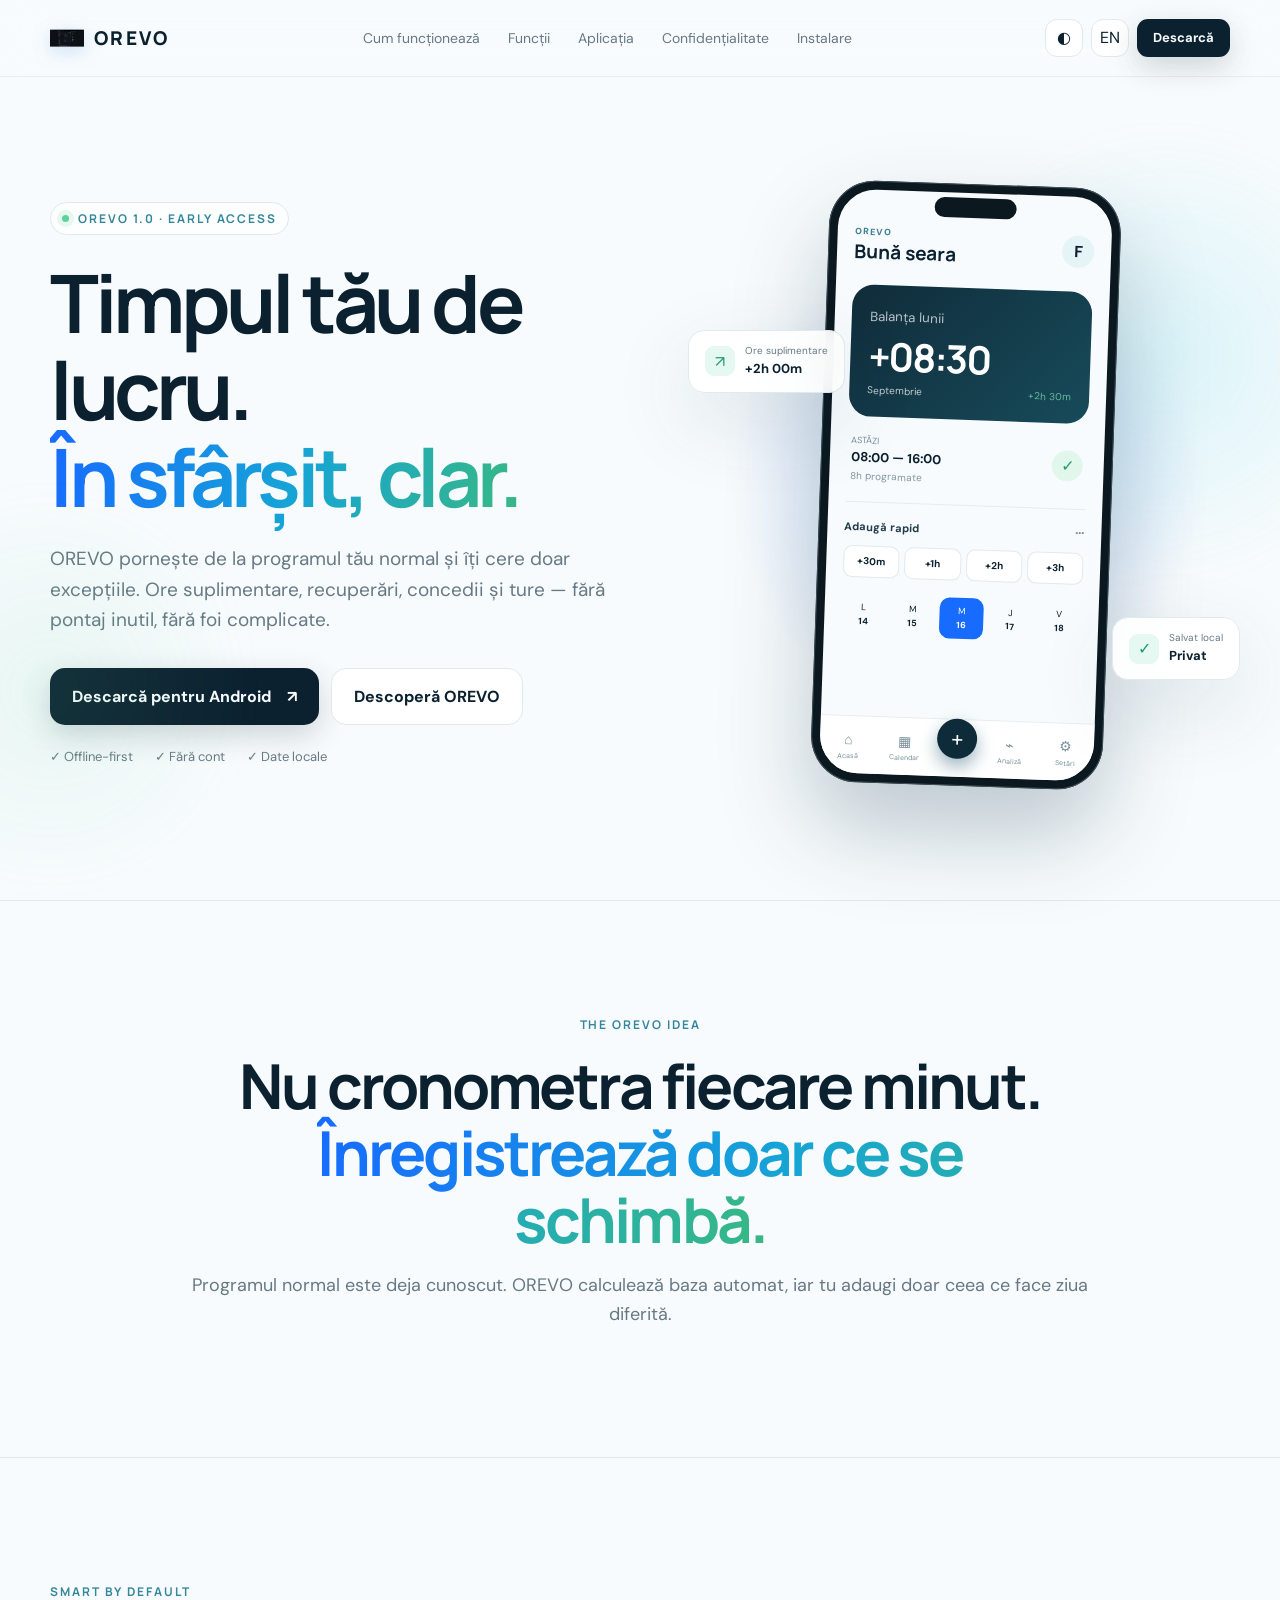
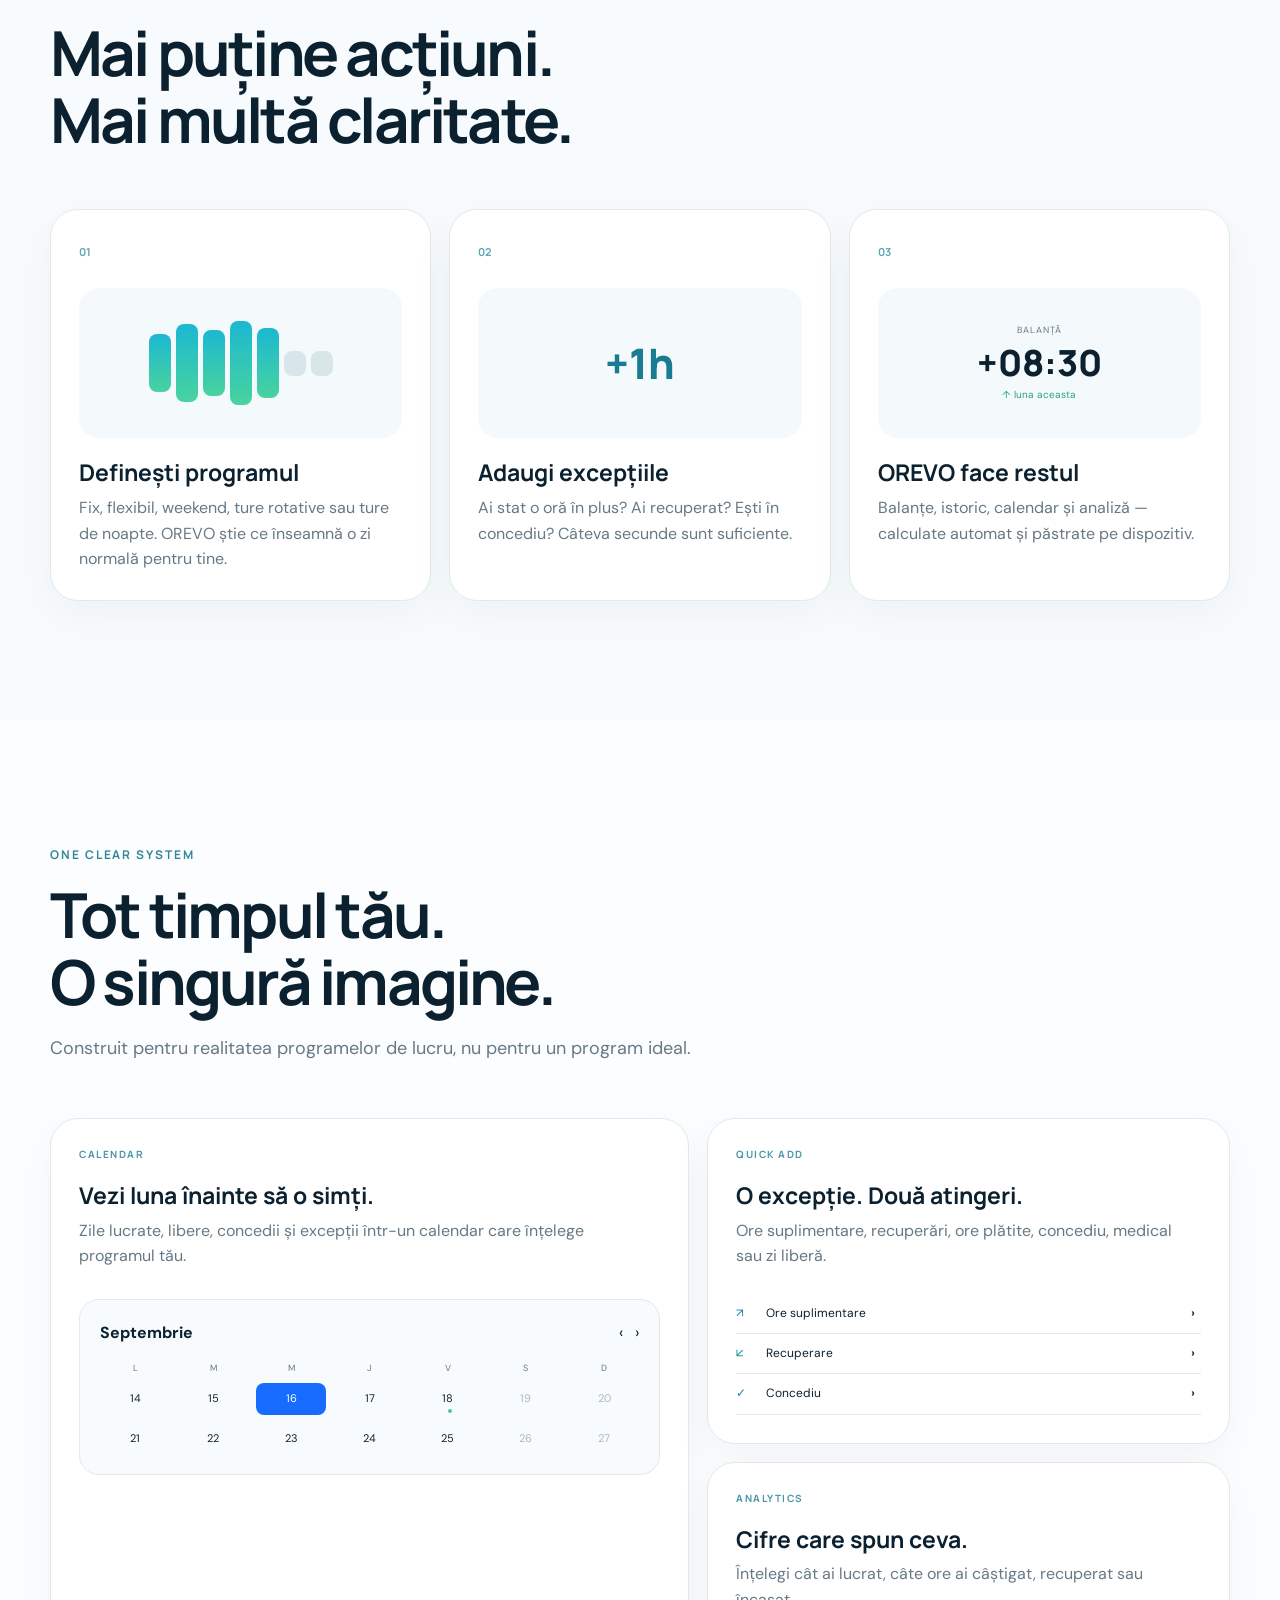
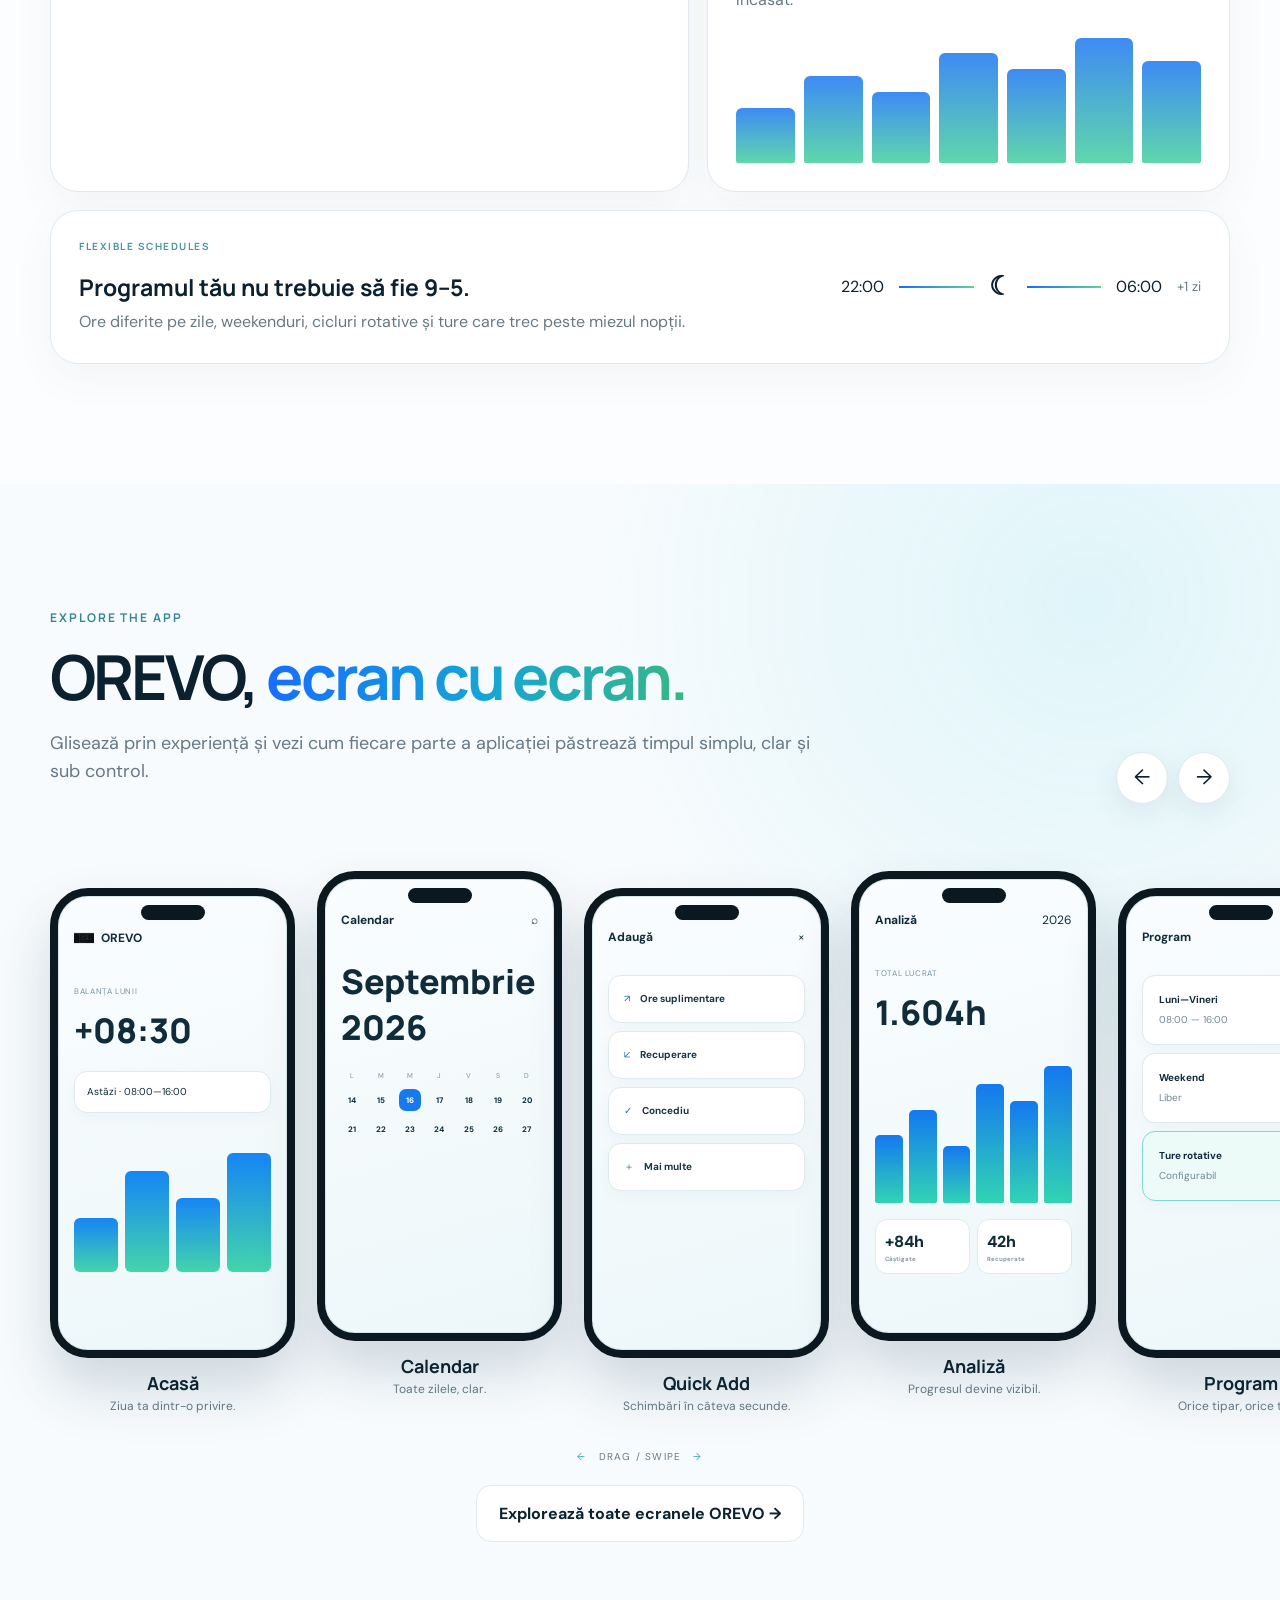
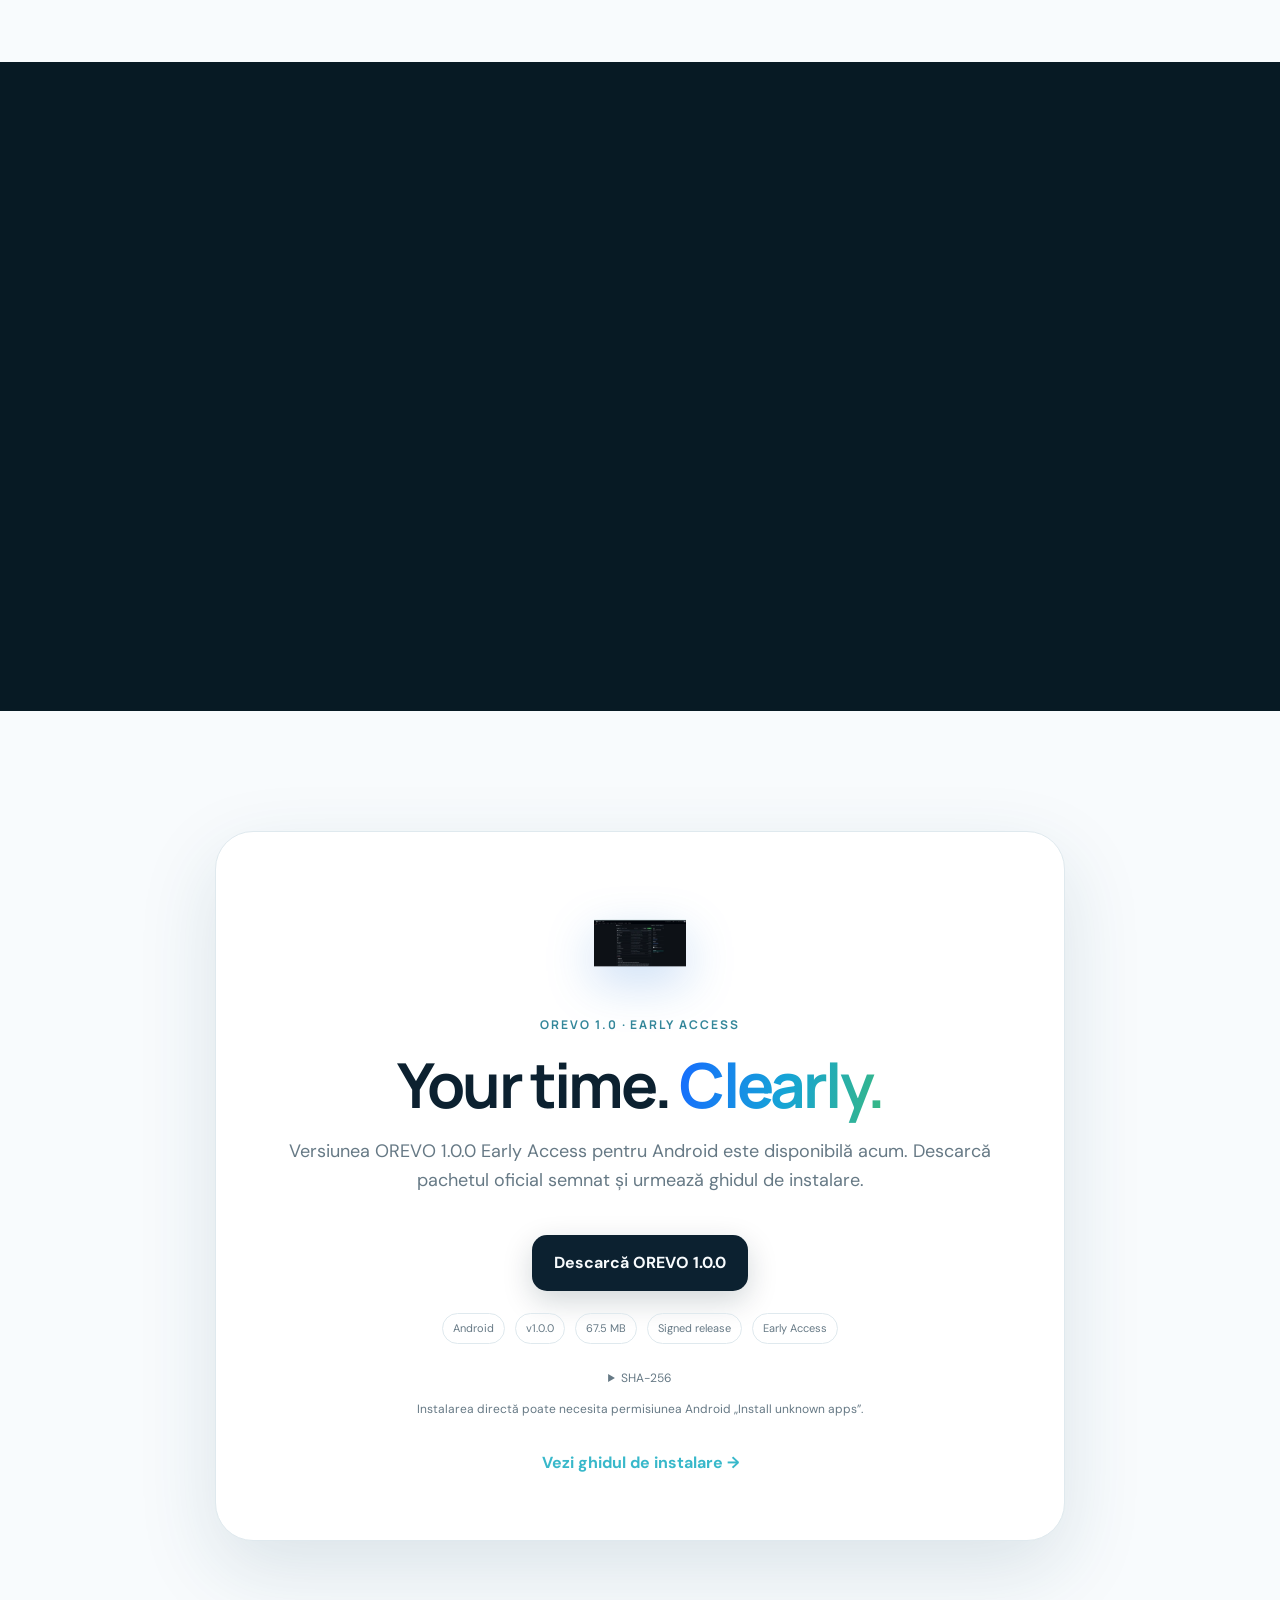
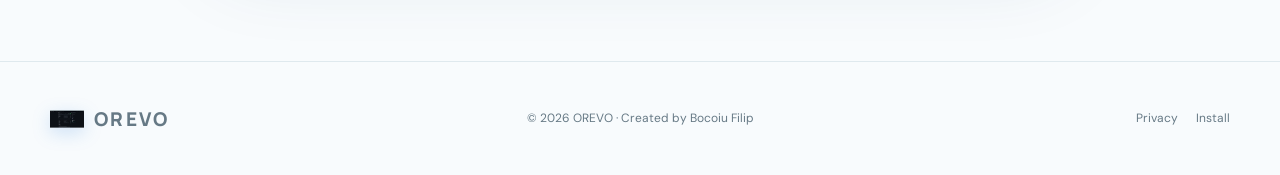
==== commit e60e19a8: "brand: use official OREVO icon on landing page" ====
--- a/index.html
+++ b/index.html
@@ -10,7 +10,7 @@
   <meta property="og:type" content="website">
   <meta property="og:image" content="assets/og-cover.svg">
   <title>OREVO — Your time. Clearly.</title>
-  <link rel="icon" href="assets/orevo-icon.svg" type="image/svg+xml">
+  <link rel="icon" href="assets/orevo-app-icon-official.svg" type="image/svg+xml">
   <link rel="stylesheet" href="css/style.css">
   <script defer src="js/main.js"></script>
 </head>
@@ -18,7 +18,7 @@
 <a class="skip" href="#main">Skip to content</a>
 <header class="nav-wrap">
   <nav class="nav container" aria-label="Primary">
-    <a class="brand" href="#top" aria-label="OREVO home"><img class="brand-icon" src="assets/orevo-icon.svg" alt="" aria-hidden="true"><span>OREVO</span></a>
+    <a class="brand" href="#top" aria-label="OREVO home"><img class="brand-icon" src="assets/orevo-app-icon-official.svg" alt="" aria-hidden="true"><span>OREVO</span></a>
     <div class="nav-links">
       <a href="#how" data-i18n="navHow">Cum funcționează</a>
       <a href="#features" data-i18n="navFeatures">Funcții</a><a href="app.html">Aplicația</a>
@@ -107,7 +107,7 @@
  <div class="container">
   <div class="showcase-head reveal"><div><span class="kicker">EXPLORE THE APP</span><h2>OREVO, <em>ecran cu ecran.</em></h2><p>Glisează prin experiență și vezi cum fiecare parte a aplicației păstrează timpul simplu, clar și sub control.</p></div><div class="showcase-controls"><button id="screensPrev" aria-label="Ecranul anterior">←</button><button id="screensNext" aria-label="Ecranul următor">→</button></div></div>
   <div class="screen-rail-wrap reveal"><div class="screen-rail" id="screenRail">
-   <article class="screen-card"><div class="mini-phone home-ui"><div class="mini-top"><img src="assets/orevo-icon.svg" alt=""><b>OREVO</b></div><small>BALANȚA LUNII</small><strong>+08:30</strong><div class="ui-pill">Astăzi · 08:00—16:00</div><div class="ui-bars"><i></i><i></i><i></i><i></i></div></div><h3>Acasă</h3><p>Ziua ta dintr-o privire.</p></article>
+   <article class="screen-card"><div class="mini-phone home-ui"><div class="mini-top"><img src="assets/orevo-app-icon-official.svg" alt=""><b>OREVO</b></div><small>BALANȚA LUNII</small><strong>+08:30</strong><div class="ui-pill">Astăzi · 08:00—16:00</div><div class="ui-bars"><i></i><i></i><i></i><i></i></div></div><h3>Acasă</h3><p>Ziua ta dintr-o privire.</p></article>
    <article class="screen-card"><div class="mini-phone calendar-ui"><div class="mini-top"><b>Calendar</b><span>⌕</span></div><strong>Septembrie 2026</strong><div class="ui-calendar"><i>L</i><i>M</i><i>M</i><i>J</i><i>V</i><i>S</i><i>D</i><b>14</b><b>15</b><b class="picked">16</b><b>17</b><b>18</b><b>19</b><b>20</b><b>21</b><b>22</b><b>23</b><b>24</b><b>25</b><b>26</b><b>27</b></div></div><h3>Calendar</h3><p>Toate zilele, clar.</p></article>
    <article class="screen-card"><div class="mini-phone add-ui"><div class="mini-top"><b>Adaugă</b><span>×</span></div><div class="ui-action">↗ <span>Ore suplimentare</span></div><div class="ui-action">↙ <span>Recuperare</span></div><div class="ui-action">✓ <span>Concediu</span></div><div class="ui-action">＋ <span>Mai multe</span></div></div><h3>Quick Add</h3><p>Schimbări în câteva secunde.</p></article>
    <article class="screen-card"><div class="mini-phone analytics-ui"><div class="mini-top"><b>Analiză</b><span>2026</span></div><small>TOTAL LUCRAT</small><strong>1.604h</strong><div class="ui-chart"><i></i><i></i><i></i><i></i><i></i><i></i></div><div class="ui-stats"><span>+84h<small>Câștigate</small></span><span>42h<small>Recuperate</small></span></div></div><h3>Analiză</h3><p>Progresul devine vizibil.</p></article>
@@ -127,7 +127,7 @@
 
 <section id="download" class="download section">
  <div class="container download-card reveal">
-  <div class="download-mark"><img class="brand-icon brand-icon-xl" src="assets/orevo-icon.svg" alt="OREVO"></div>
+  <div class="download-mark"><img class="brand-icon brand-icon-xl" src="assets/orevo-app-icon-official.svg" alt="OREVO"></div>
   <span class="kicker">OREVO 1.0 · EARLY ACCESS</span>
   <h2 data-i18n="downloadTitle">Your time. <em>Clearly.</em></h2>
   <p data-i18n="downloadP">Versiunea OREVO 1.0.0 Early Access pentru Android este disponibilă acum. Descarcă pachetul oficial semnat și urmează ghidul de instalare.</p>
@@ -140,5 +140,5 @@
 </section>
 </main>
 
-<footer><div class="container footer-grid"><a class="brand" href="#top"><img class="brand-icon" src="assets/orevo-icon.svg" alt="" aria-hidden="true"><span>OREVO</span></a><p>© <span id="year"></span> OREVO · <span data-i18n="created">Created by Bocoiu Filip</span></p><div><a href="privacy.html">Privacy</a><a href="install.html">Install</a></div></div></footer>
+<footer><div class="container footer-grid"><a class="brand" href="#top"><img class="brand-icon" src="assets/orevo-app-icon-official.svg" alt="" aria-hidden="true"><span>OREVO</span></a><p>© <span id="year"></span> OREVO · <span data-i18n="created">Created by Bocoiu Filip</span></p><div><a href="privacy.html">Privacy</a><a href="install.html">Install</a></div></div></footer>
 </body></html>
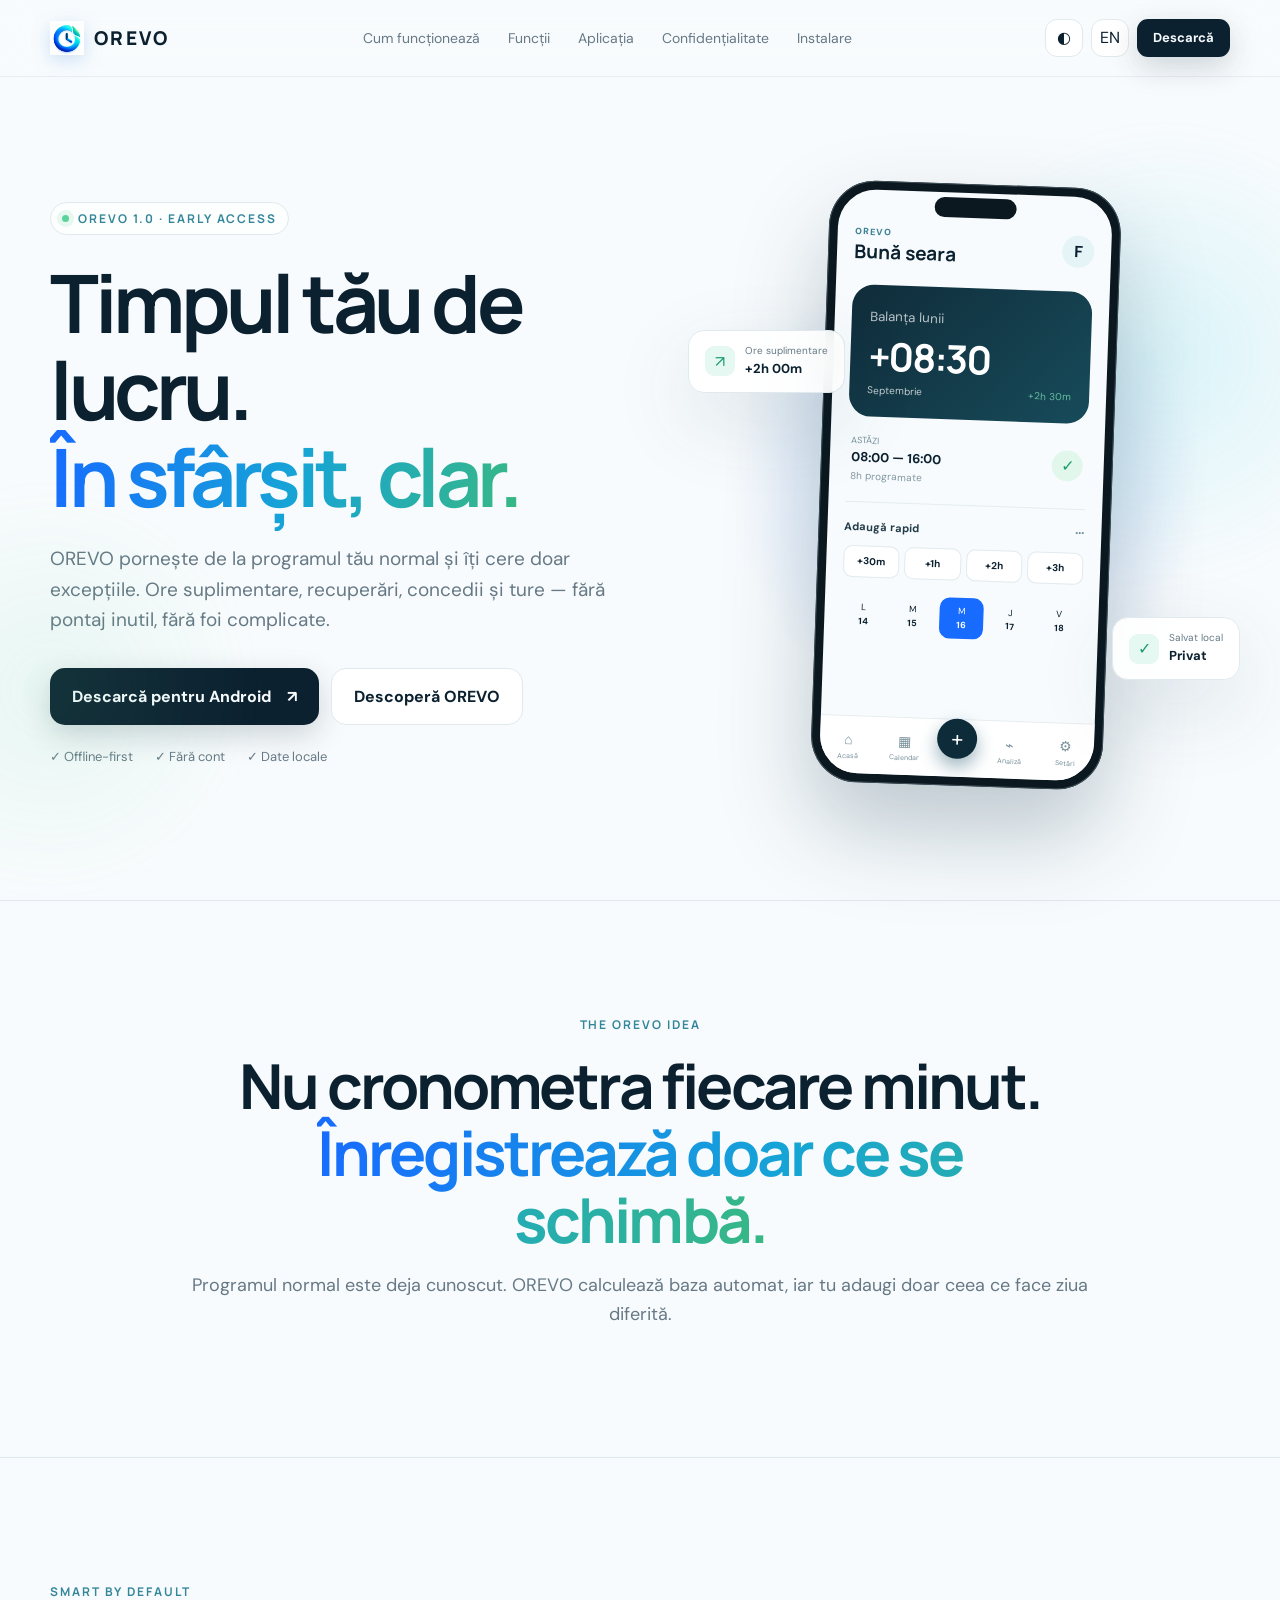
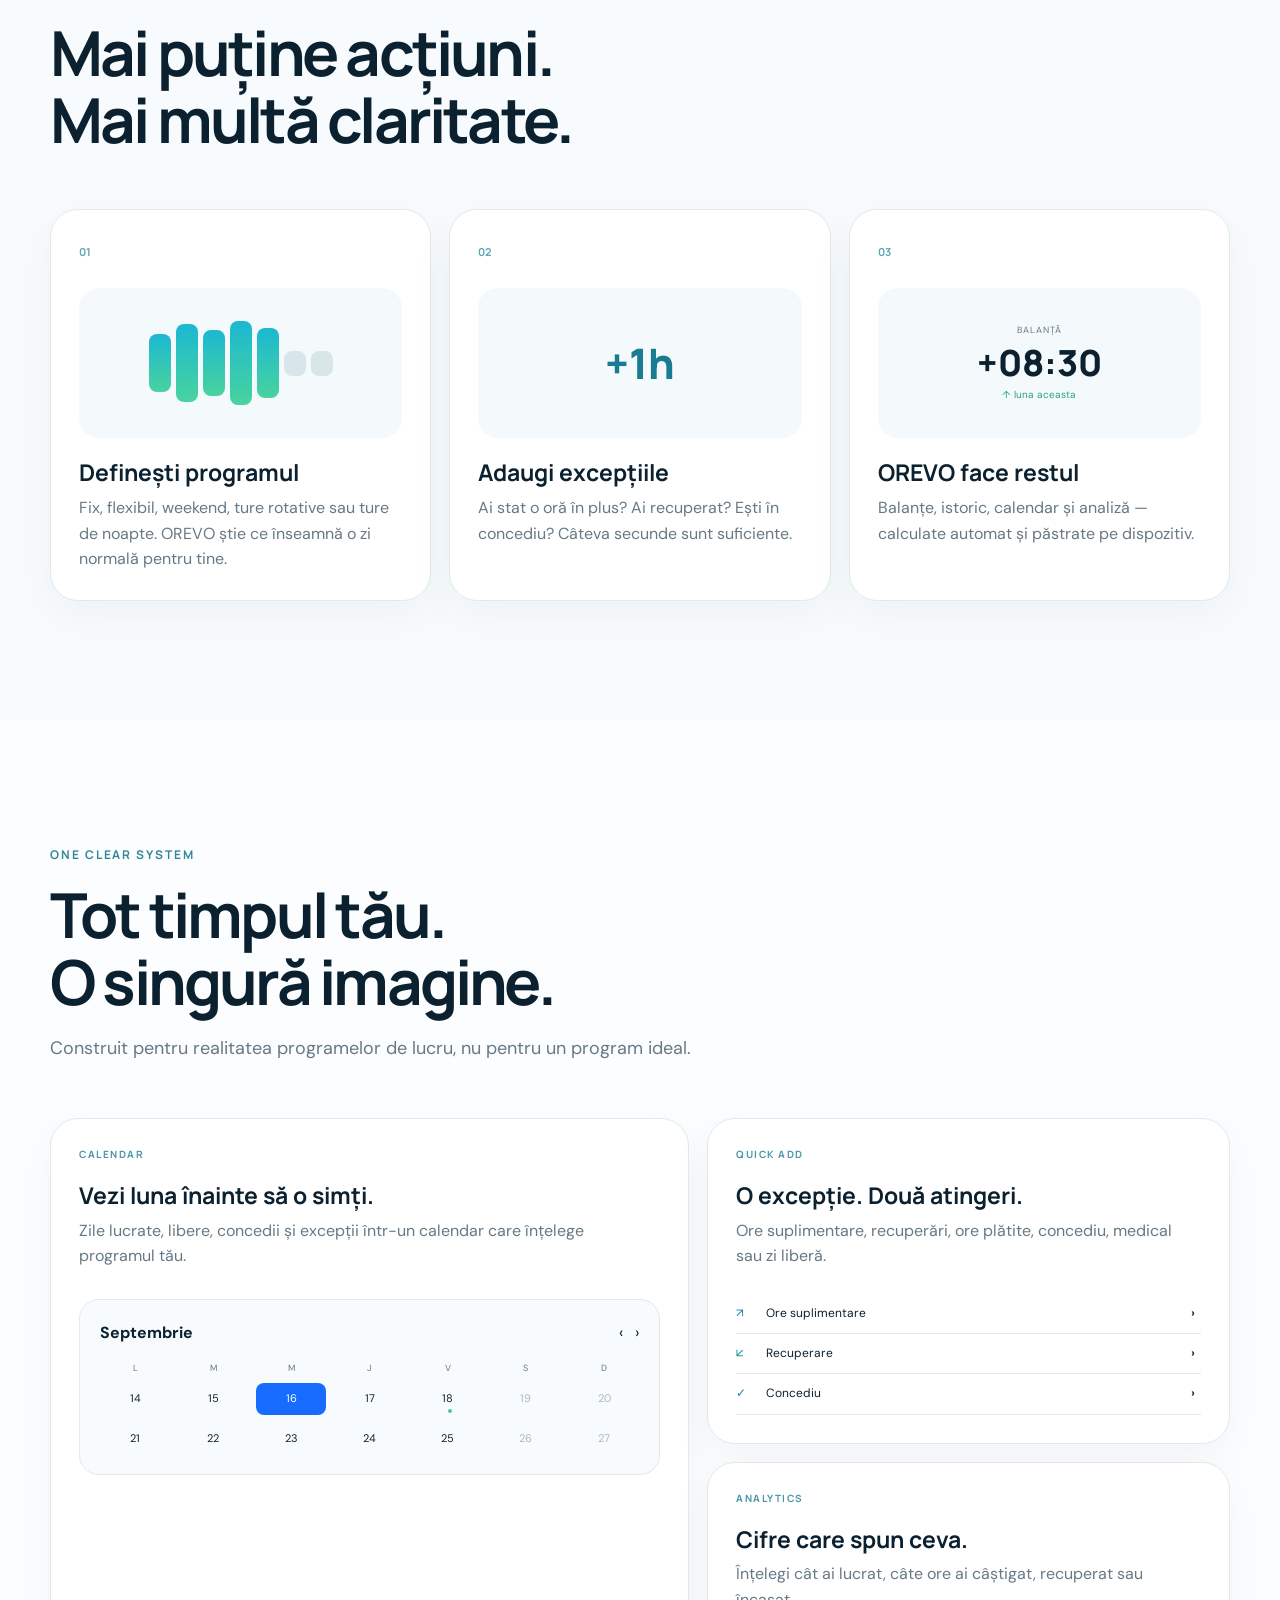
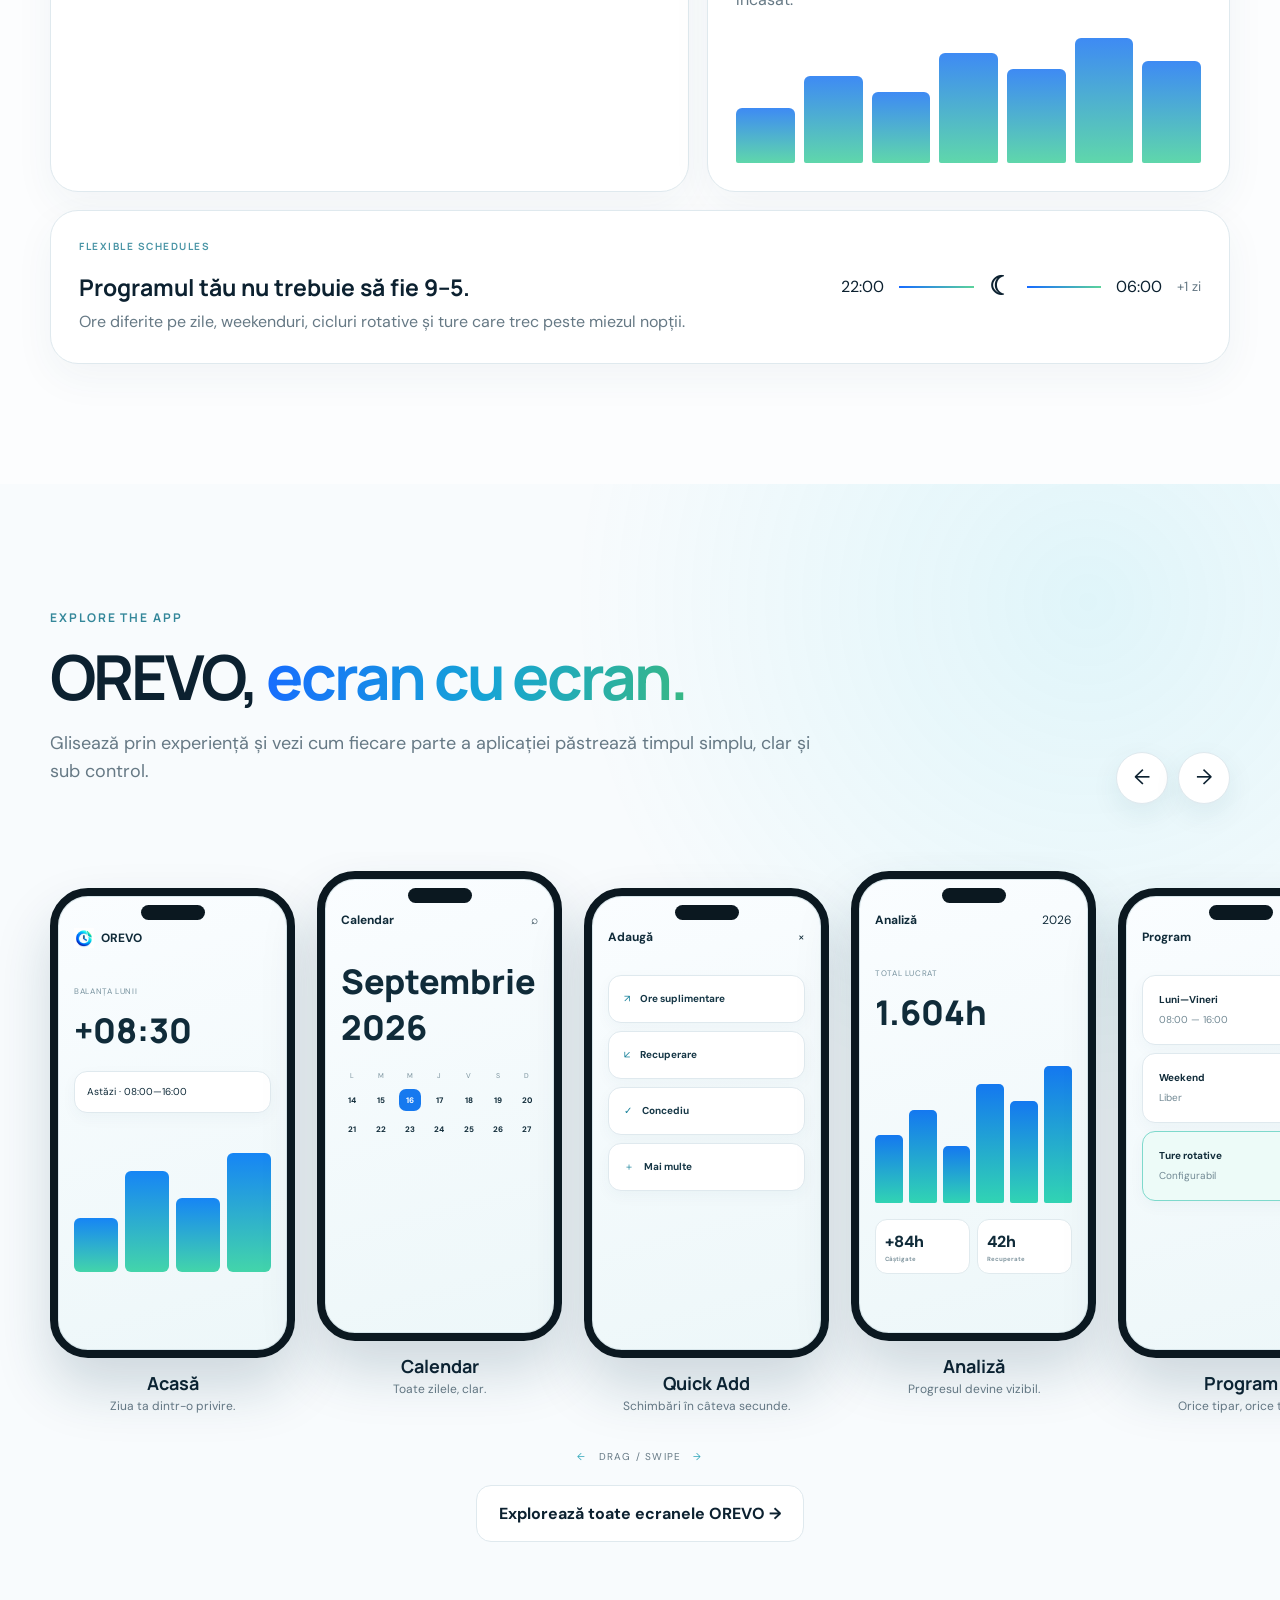
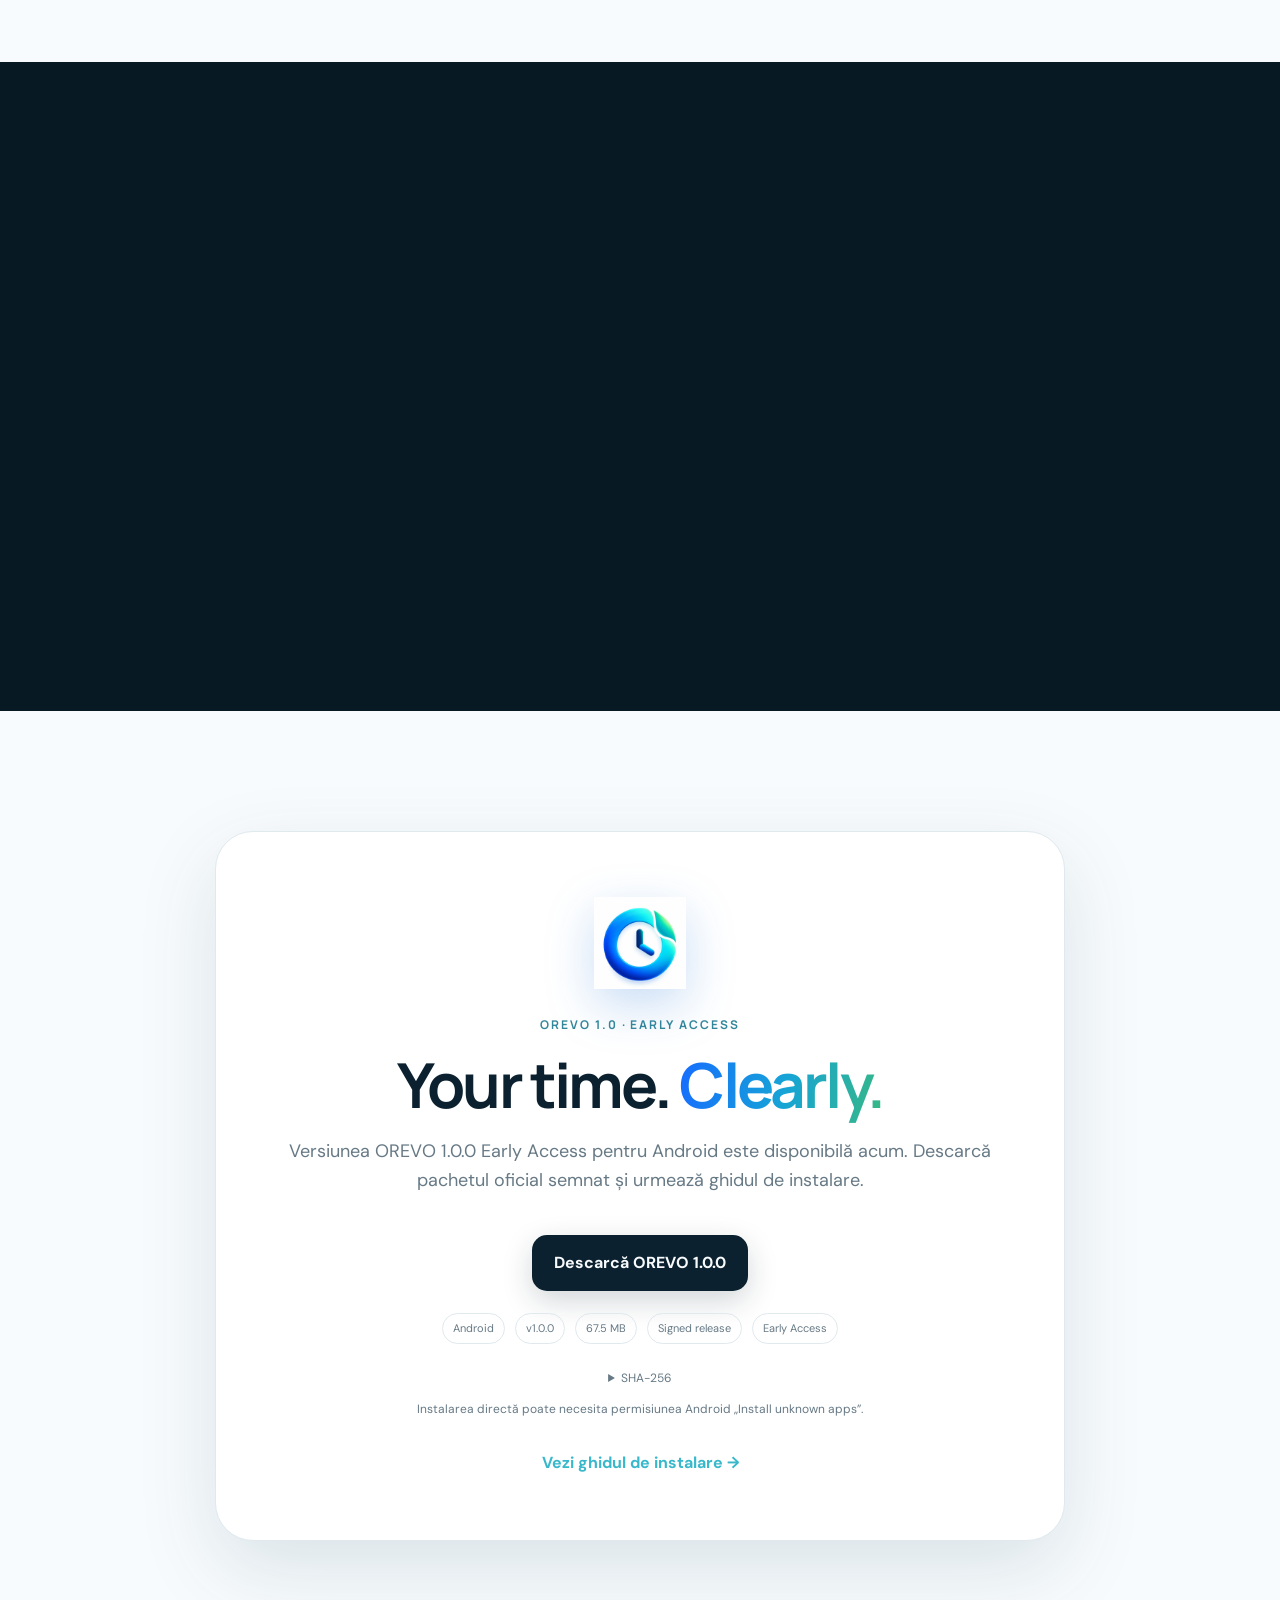
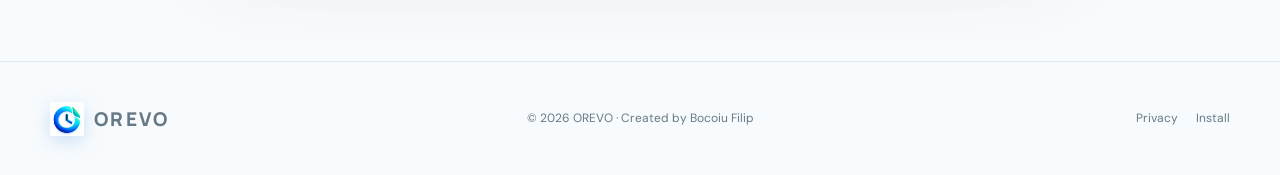
==== commit 1c0ed743: "brand: use exact official icon across landing page" ====
--- a/index.html
+++ b/index.html
@@ -10,7 +10,7 @@
   <meta property="og:type" content="website">
   <meta property="og:image" content="assets/og-cover.svg">
   <title>OREVO — Your time. Clearly.</title>
-  <link rel="icon" href="assets/orevo-app-icon-official.svg" type="image/svg+xml">
+  <link rel="icon" href="assets/orevo-official-icon.webp" type="image/svg+xml">
   <link rel="stylesheet" href="css/style.css">
   <script defer src="js/main.js"></script>
 </head>
@@ -18,7 +18,7 @@
 <a class="skip" href="#main">Skip to content</a>
 <header class="nav-wrap">
   <nav class="nav container" aria-label="Primary">
-    <a class="brand" href="#top" aria-label="OREVO home"><img class="brand-icon" src="assets/orevo-app-icon-official.svg" alt="" aria-hidden="true"><span>OREVO</span></a>
+    <a class="brand" href="#top" aria-label="OREVO home"><img class="brand-icon" src="assets/orevo-official-icon.webp" alt="" aria-hidden="true"><span>OREVO</span></a>
     <div class="nav-links">
       <a href="#how" data-i18n="navHow">Cum funcționează</a>
       <a href="#features" data-i18n="navFeatures">Funcții</a><a href="app.html">Aplicația</a>
@@ -107,7 +107,7 @@
  <div class="container">
   <div class="showcase-head reveal"><div><span class="kicker">EXPLORE THE APP</span><h2>OREVO, <em>ecran cu ecran.</em></h2><p>Glisează prin experiență și vezi cum fiecare parte a aplicației păstrează timpul simplu, clar și sub control.</p></div><div class="showcase-controls"><button id="screensPrev" aria-label="Ecranul anterior">←</button><button id="screensNext" aria-label="Ecranul următor">→</button></div></div>
   <div class="screen-rail-wrap reveal"><div class="screen-rail" id="screenRail">
-   <article class="screen-card"><div class="mini-phone home-ui"><div class="mini-top"><img src="assets/orevo-app-icon-official.svg" alt=""><b>OREVO</b></div><small>BALANȚA LUNII</small><strong>+08:30</strong><div class="ui-pill">Astăzi · 08:00—16:00</div><div class="ui-bars"><i></i><i></i><i></i><i></i></div></div><h3>Acasă</h3><p>Ziua ta dintr-o privire.</p></article>
+   <article class="screen-card"><div class="mini-phone home-ui"><div class="mini-top"><img src="assets/orevo-official-icon.webp" alt=""><b>OREVO</b></div><small>BALANȚA LUNII</small><strong>+08:30</strong><div class="ui-pill">Astăzi · 08:00—16:00</div><div class="ui-bars"><i></i><i></i><i></i><i></i></div></div><h3>Acasă</h3><p>Ziua ta dintr-o privire.</p></article>
    <article class="screen-card"><div class="mini-phone calendar-ui"><div class="mini-top"><b>Calendar</b><span>⌕</span></div><strong>Septembrie 2026</strong><div class="ui-calendar"><i>L</i><i>M</i><i>M</i><i>J</i><i>V</i><i>S</i><i>D</i><b>14</b><b>15</b><b class="picked">16</b><b>17</b><b>18</b><b>19</b><b>20</b><b>21</b><b>22</b><b>23</b><b>24</b><b>25</b><b>26</b><b>27</b></div></div><h3>Calendar</h3><p>Toate zilele, clar.</p></article>
    <article class="screen-card"><div class="mini-phone add-ui"><div class="mini-top"><b>Adaugă</b><span>×</span></div><div class="ui-action">↗ <span>Ore suplimentare</span></div><div class="ui-action">↙ <span>Recuperare</span></div><div class="ui-action">✓ <span>Concediu</span></div><div class="ui-action">＋ <span>Mai multe</span></div></div><h3>Quick Add</h3><p>Schimbări în câteva secunde.</p></article>
    <article class="screen-card"><div class="mini-phone analytics-ui"><div class="mini-top"><b>Analiză</b><span>2026</span></div><small>TOTAL LUCRAT</small><strong>1.604h</strong><div class="ui-chart"><i></i><i></i><i></i><i></i><i></i><i></i></div><div class="ui-stats"><span>+84h<small>Câștigate</small></span><span>42h<small>Recuperate</small></span></div></div><h3>Analiză</h3><p>Progresul devine vizibil.</p></article>
@@ -127,7 +127,7 @@
 
 <section id="download" class="download section">
  <div class="container download-card reveal">
-  <div class="download-mark"><img class="brand-icon brand-icon-xl" src="assets/orevo-app-icon-official.svg" alt="OREVO"></div>
+  <div class="download-mark"><img class="brand-icon brand-icon-xl" src="assets/orevo-official-icon.webp" alt="OREVO"></div>
   <span class="kicker">OREVO 1.0 · EARLY ACCESS</span>
   <h2 data-i18n="downloadTitle">Your time. <em>Clearly.</em></h2>
   <p data-i18n="downloadP">Versiunea OREVO 1.0.0 Early Access pentru Android este disponibilă acum. Descarcă pachetul oficial semnat și urmează ghidul de instalare.</p>
@@ -140,5 +140,5 @@
 </section>
 </main>
 
-<footer><div class="container footer-grid"><a class="brand" href="#top"><img class="brand-icon" src="assets/orevo-app-icon-official.svg" alt="" aria-hidden="true"><span>OREVO</span></a><p>© <span id="year"></span> OREVO · <span data-i18n="created">Created by Bocoiu Filip</span></p><div><a href="privacy.html">Privacy</a><a href="install.html">Install</a></div></div></footer>
+<footer><div class="container footer-grid"><a class="brand" href="#top"><img class="brand-icon" src="assets/orevo-official-icon.webp" alt="" aria-hidden="true"><span>OREVO</span></a><p>© <span id="year"></span> OREVO · <span data-i18n="created">Created by Bocoiu Filip</span></p><div><a href="privacy.html">Privacy</a><a href="install.html">Install</a></div></div></footer>
 </body></html>
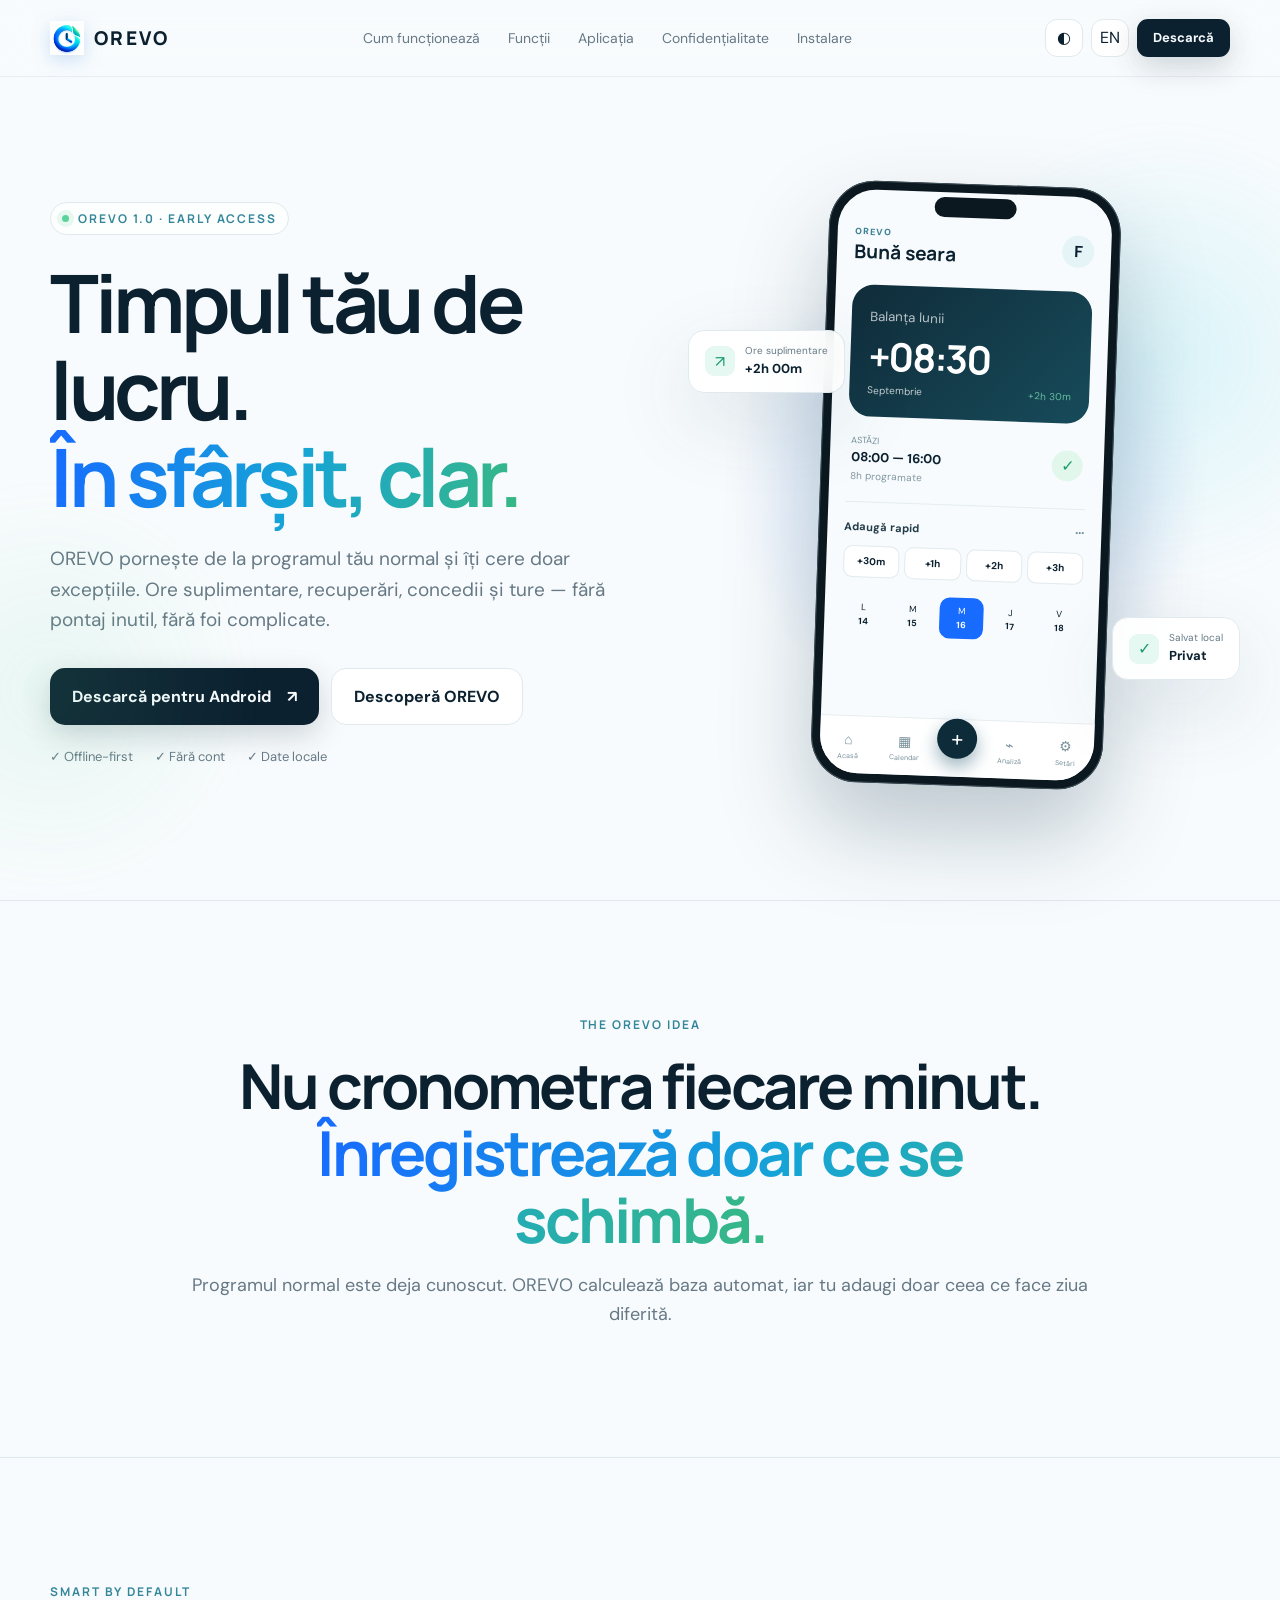
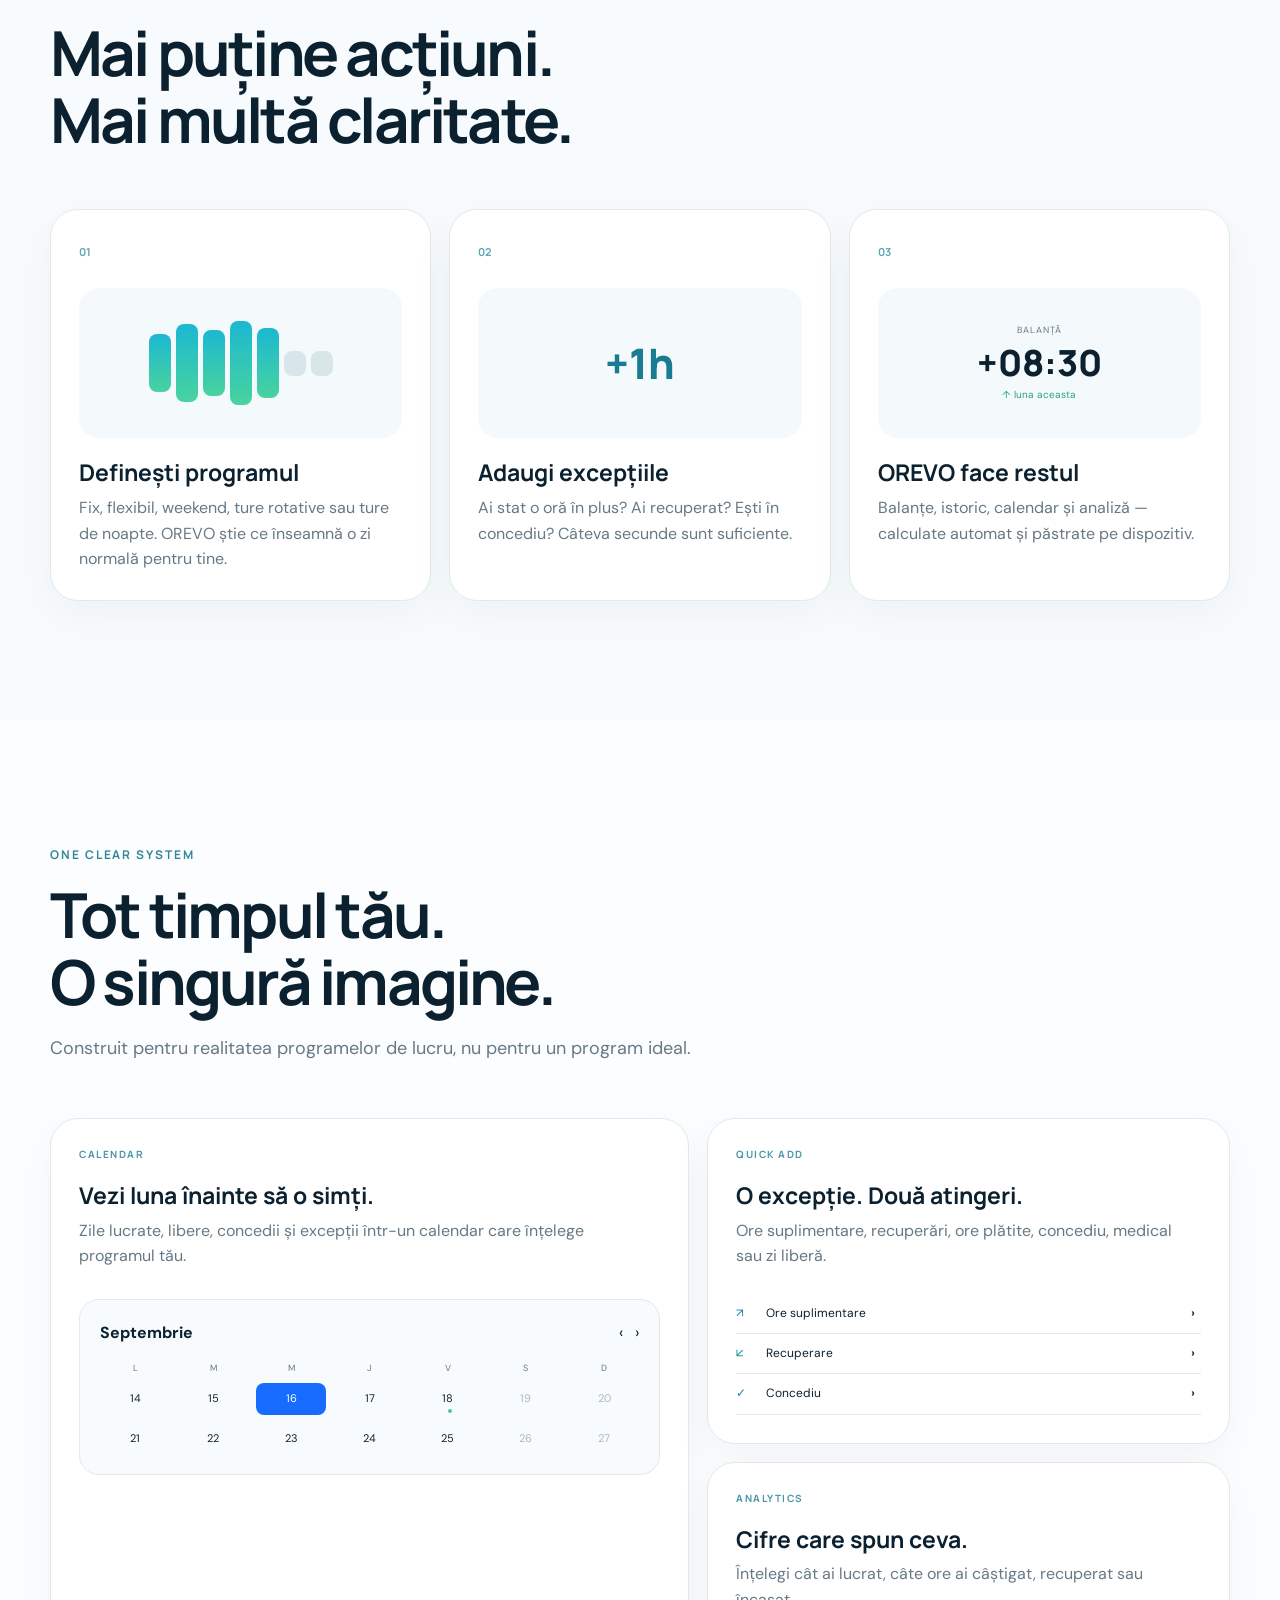
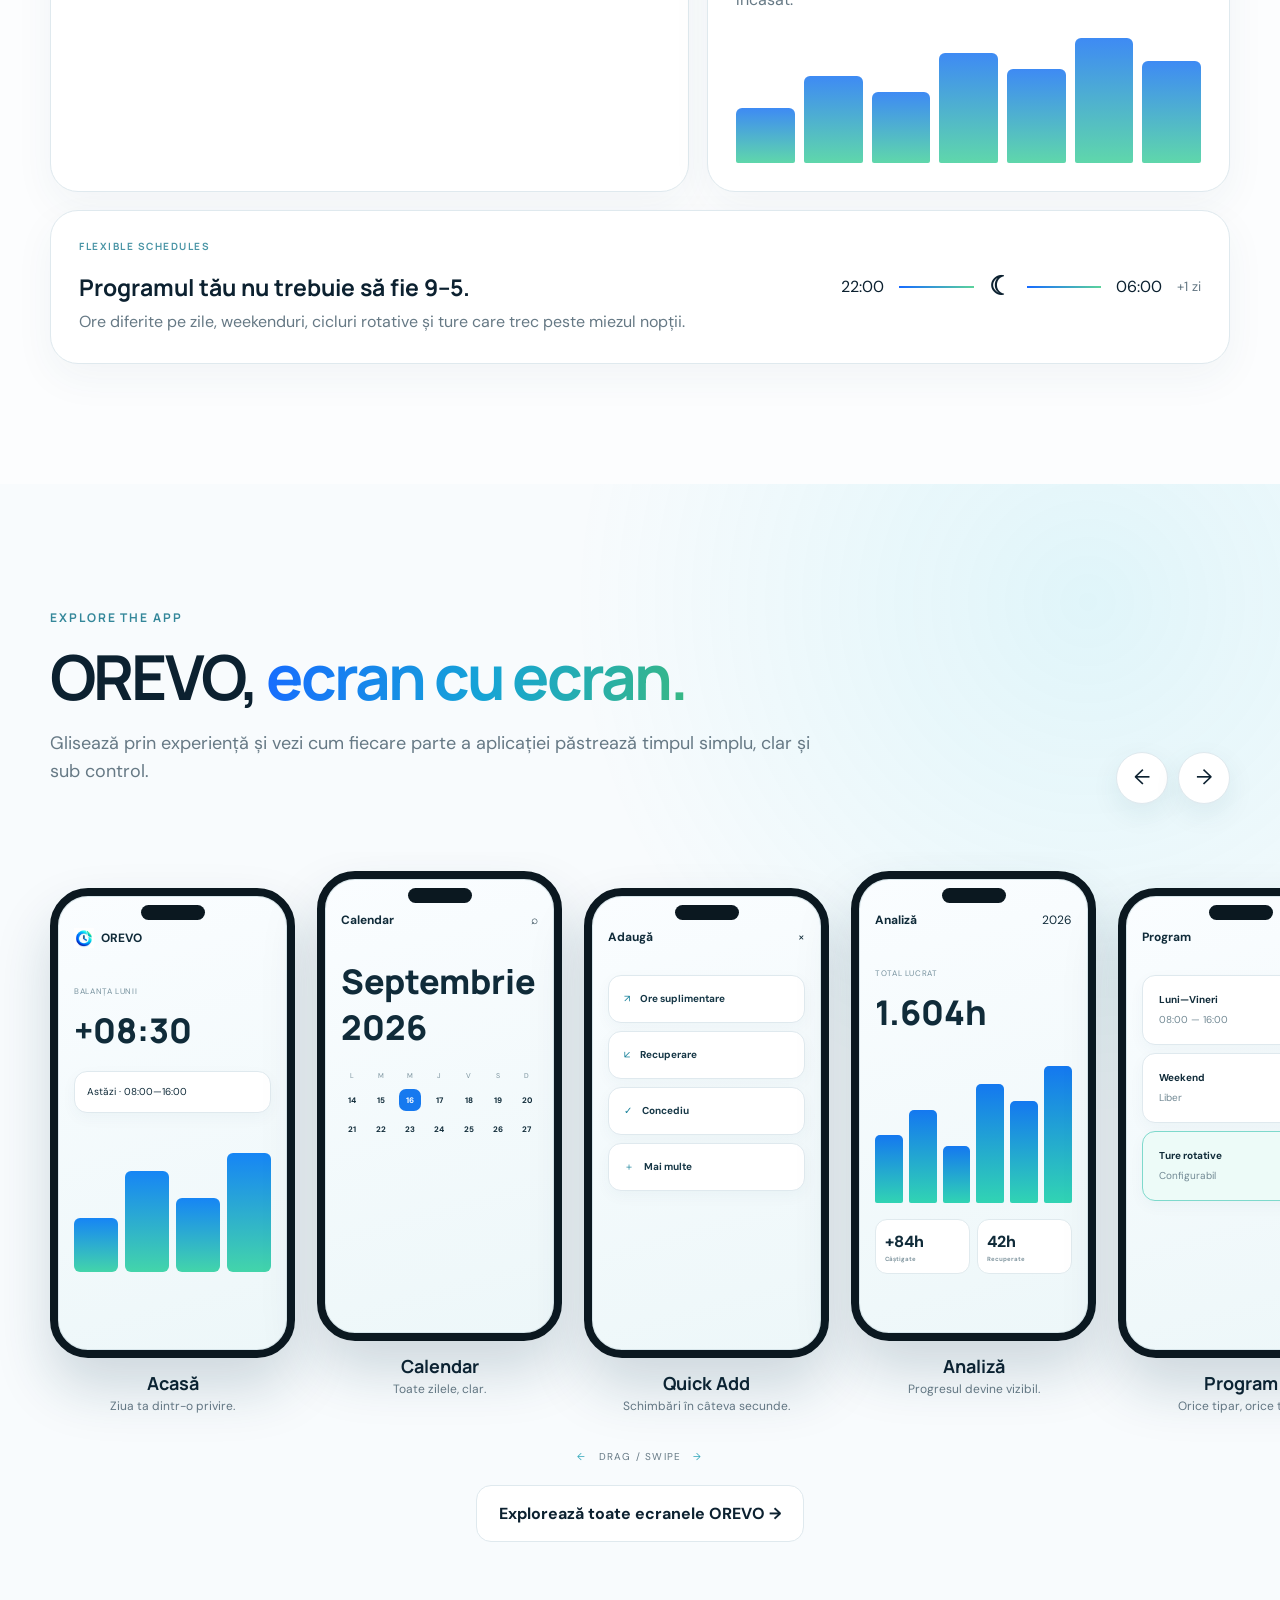
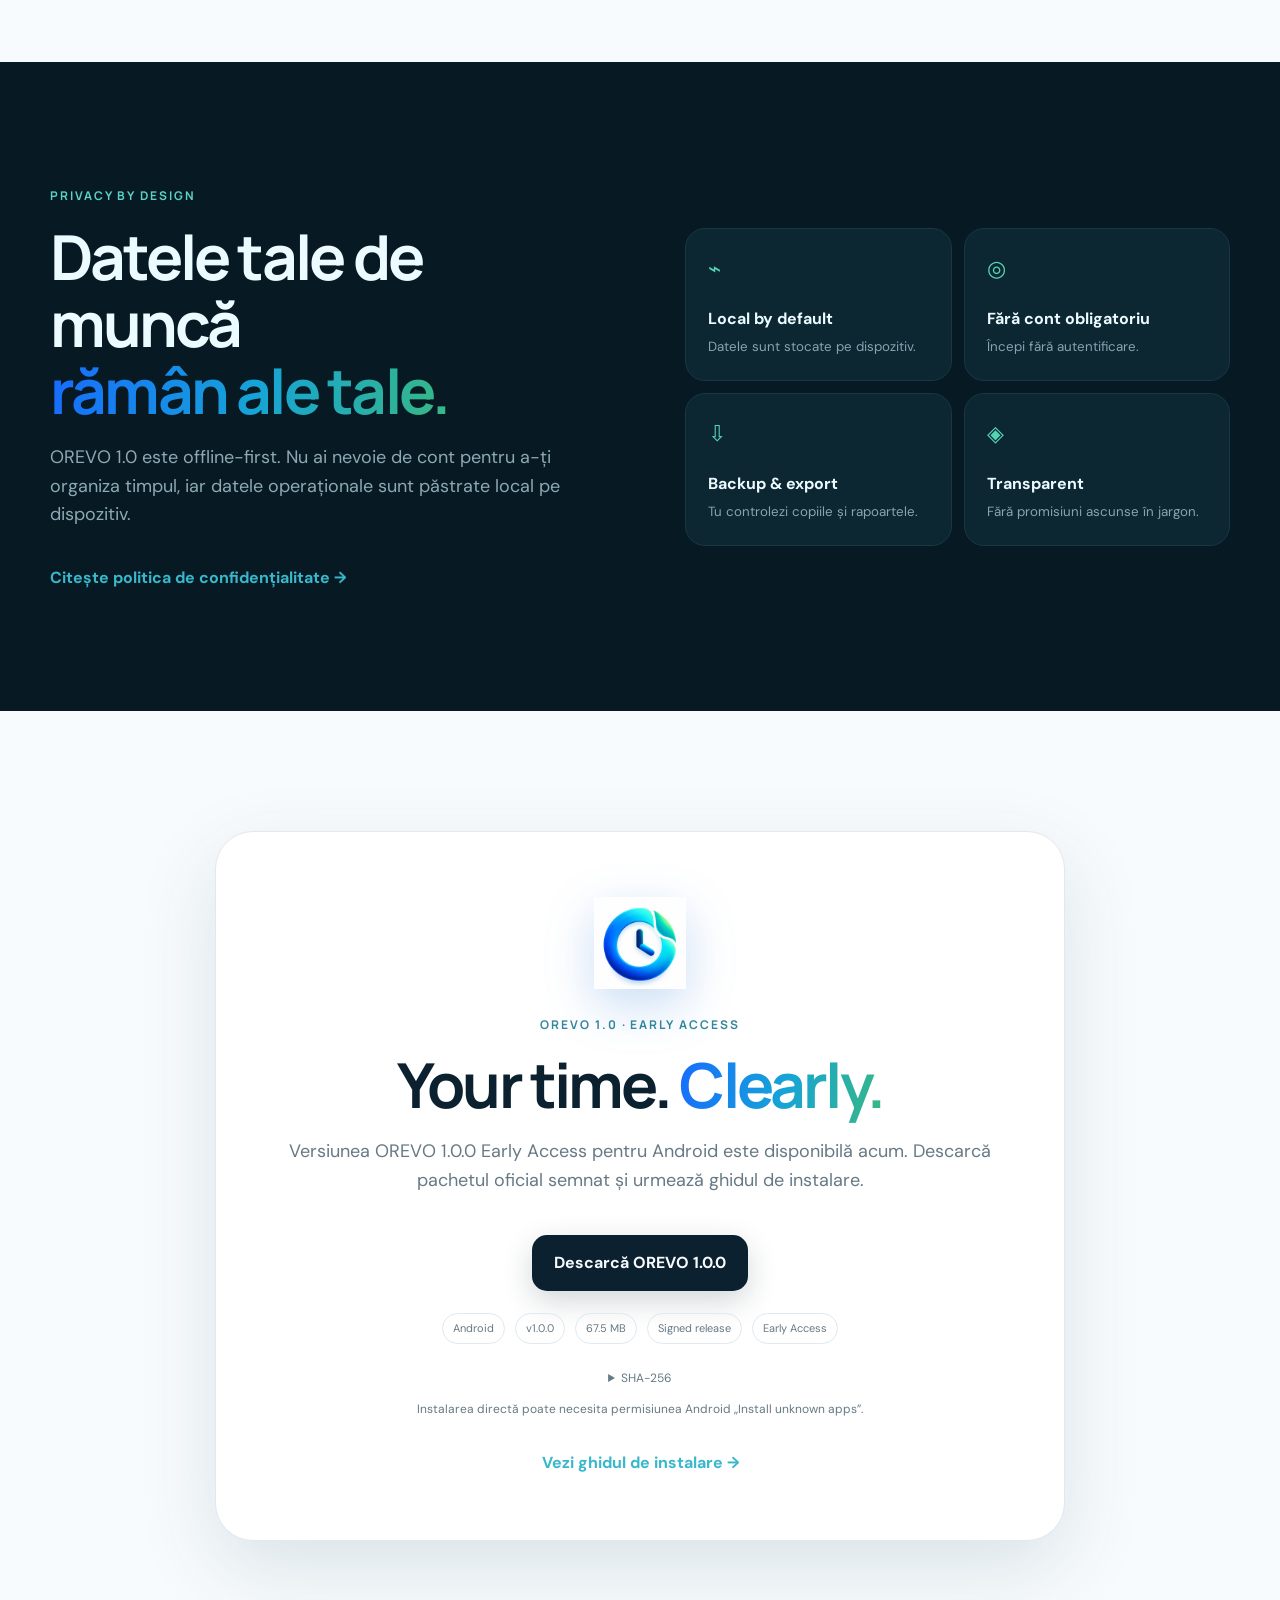
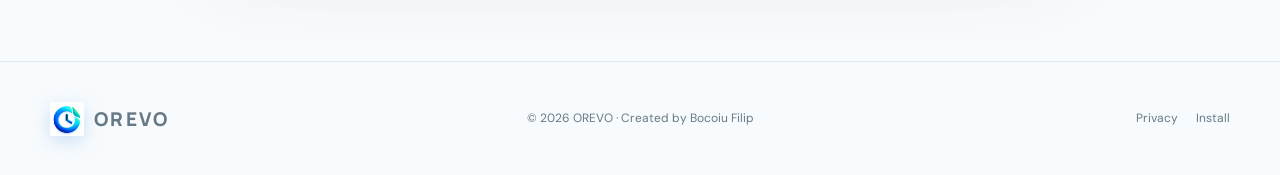
==== commit 34fa6ec8: "fix: point public download to OREVO site release asset" ====
--- a/index.html
+++ b/index.html
@@ -131,7 +131,7 @@
   <span class="kicker">OREVO 1.0 · EARLY ACCESS</span>
   <h2 data-i18n="downloadTitle">Your time. <em>Clearly.</em></h2>
   <p data-i18n="downloadP">Versiunea OREVO 1.0.0 Early Access pentru Android este disponibilă acum. Descarcă pachetul oficial semnat și urmează ghidul de instalare.</p>
-  <a class="button primary download-live" href="https://github.com/filip-timotey/orevo/releases/download/v1.0.0/OREVO-1.0.0-early-access.apk" data-i18n="downloadNow">Descarcă OREVO 1.0.0</a>
+  <a class="button primary download-live" href="https://github.com/filip-timotey/orevo-site/releases/download/v1.0.0/OREVO-1.0.0-early-access.apk" data-i18n="downloadNow">Descarcă OREVO 1.0.0</a>
   <div class="release-meta"><span>Android</span><span>v1.0.0</span><span>67.5 MB</span><span>Signed release</span><span>Early Access</span></div>
   <details><summary>SHA-256</summary><code>0BB917FDD860518E1B16B59E65320475977443A69374383C25056FE49C1811AF</code></details>
   <p class="tiny" data-i18n="installNote">Instalarea directă poate necesita permisiunea Android „Install unknown apps”.</p>
